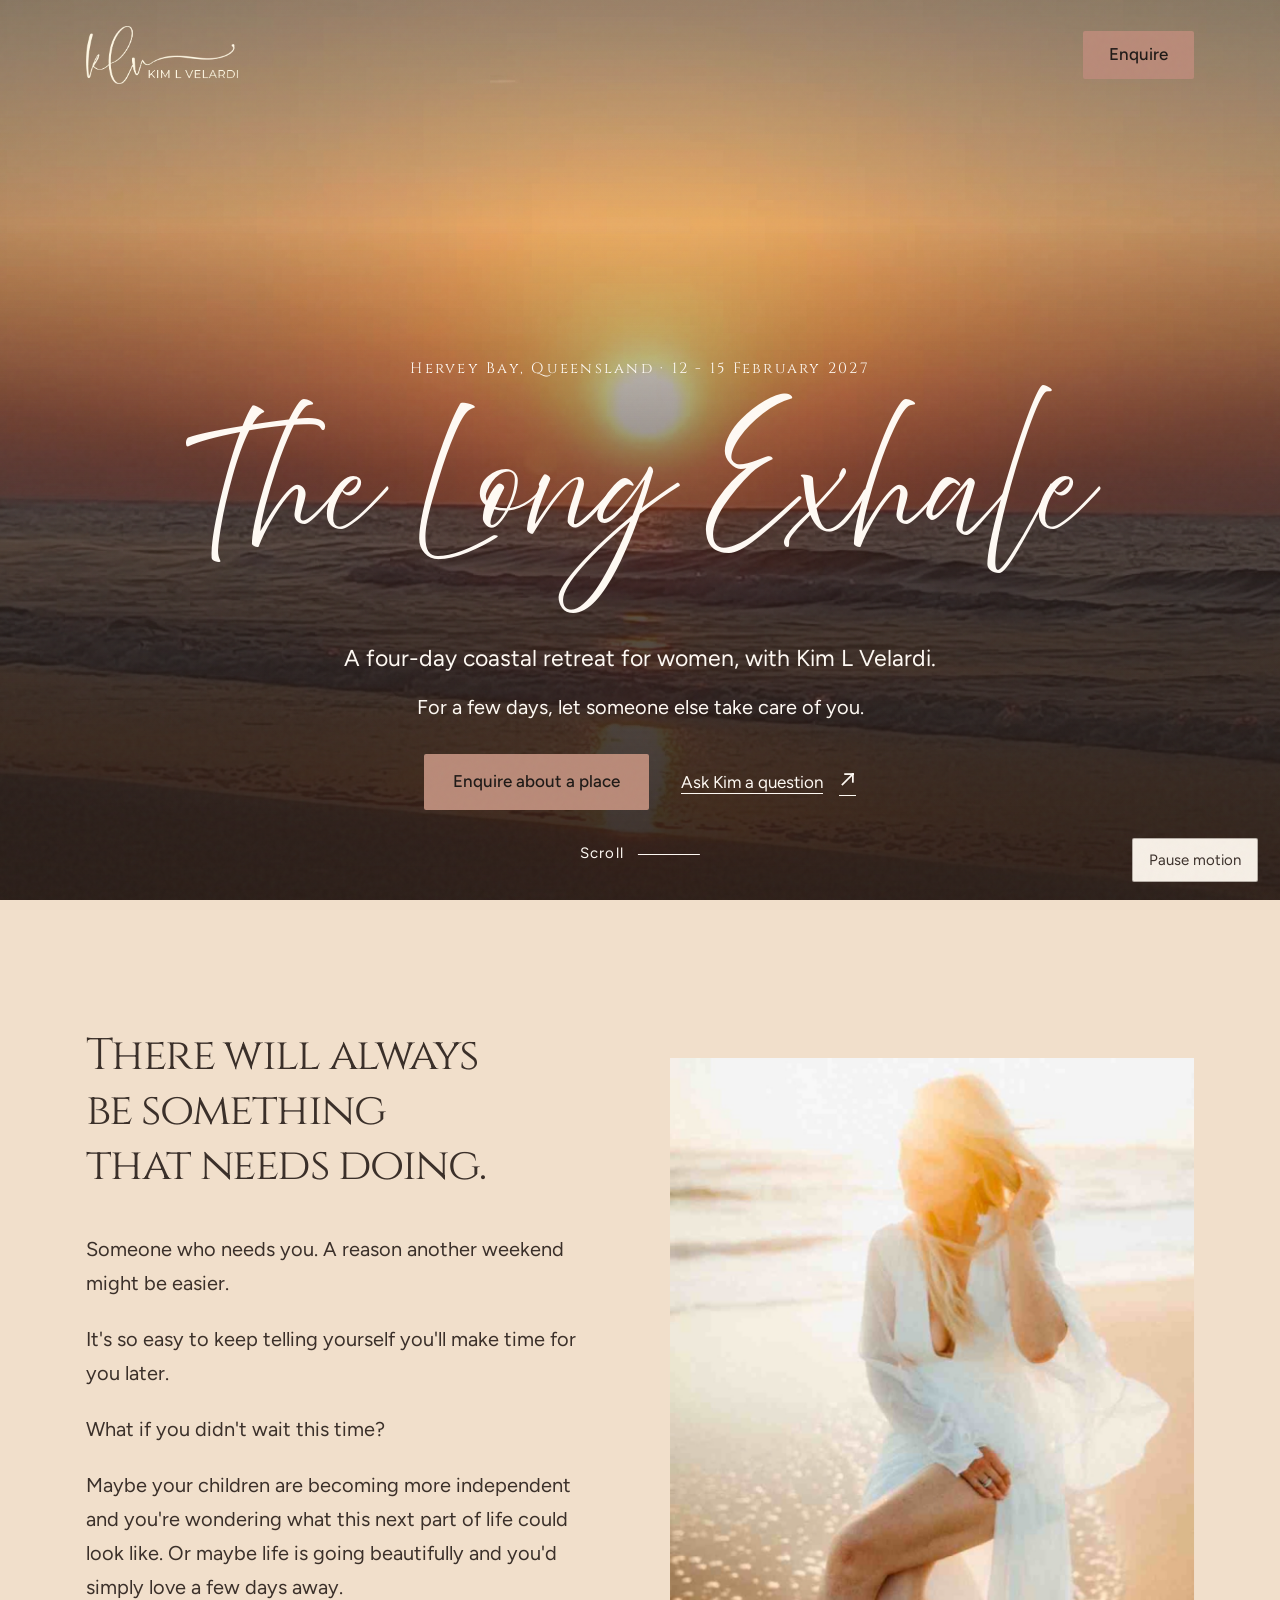
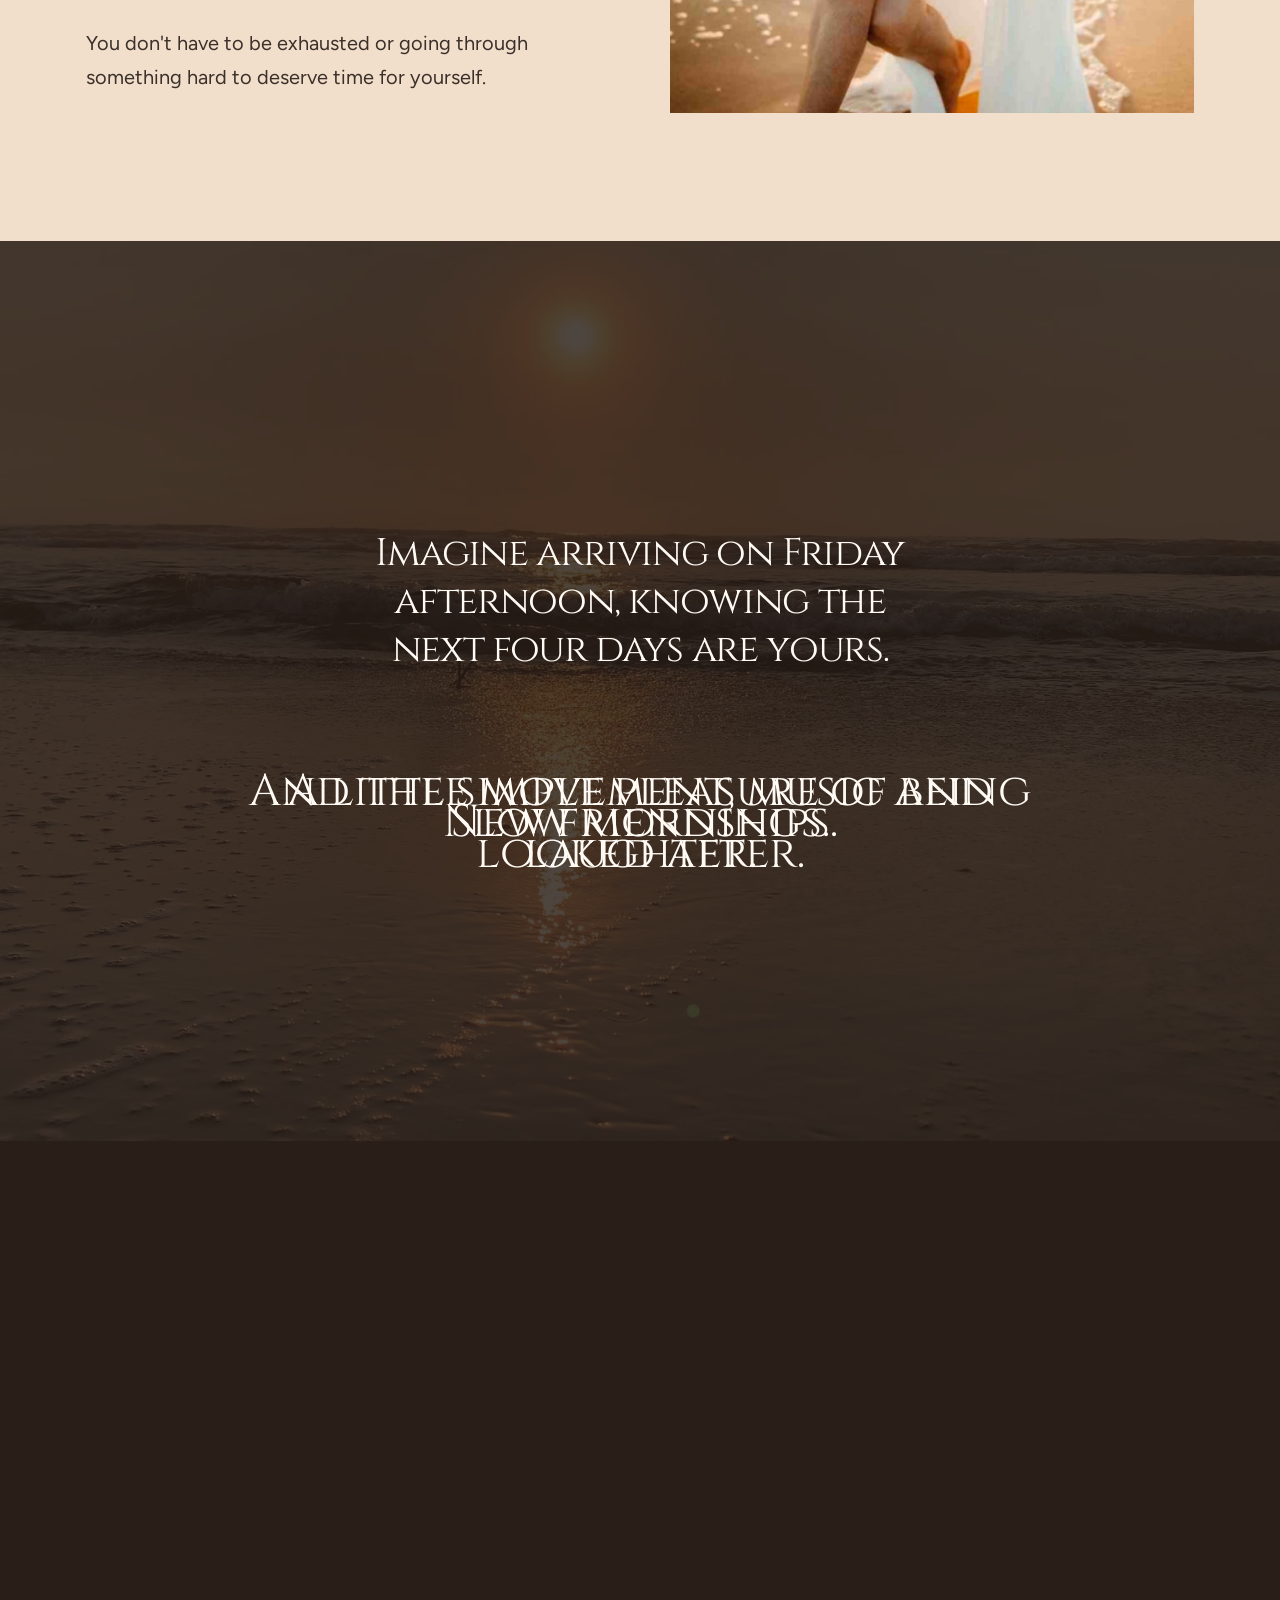
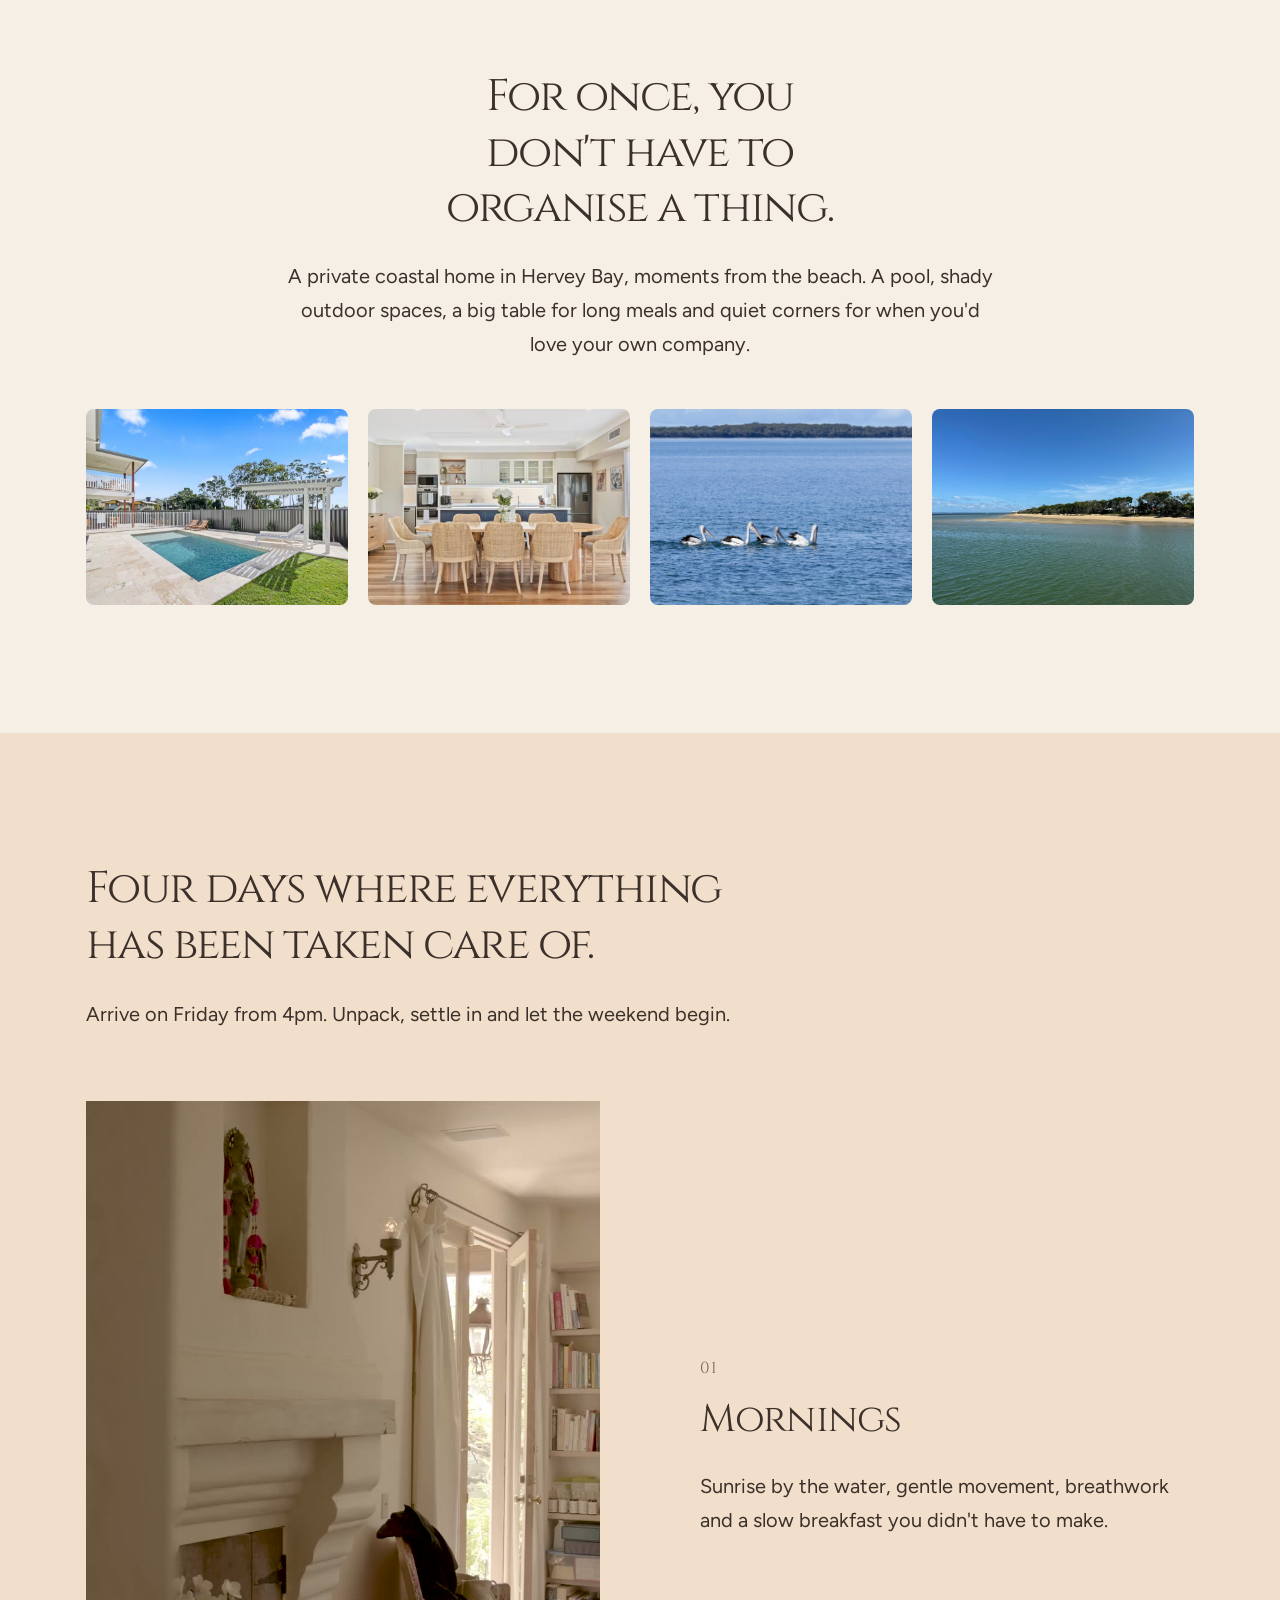
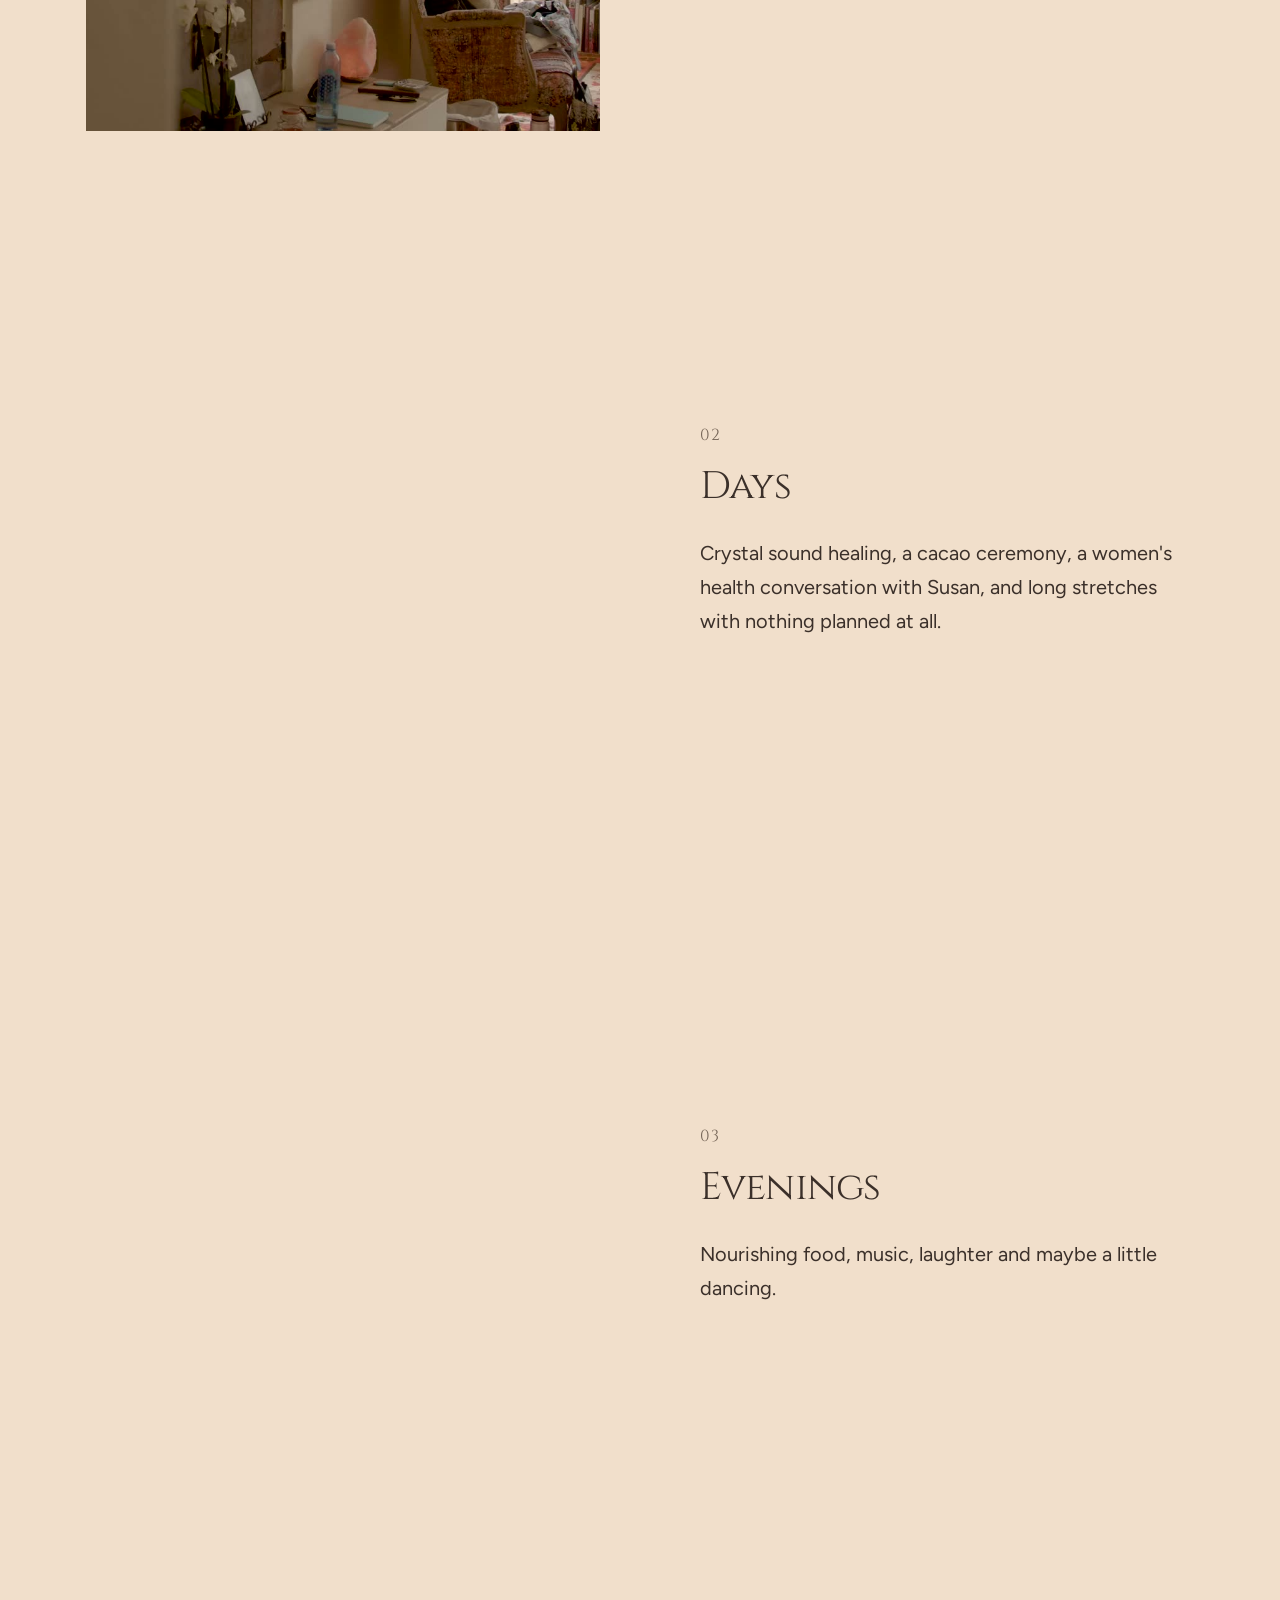
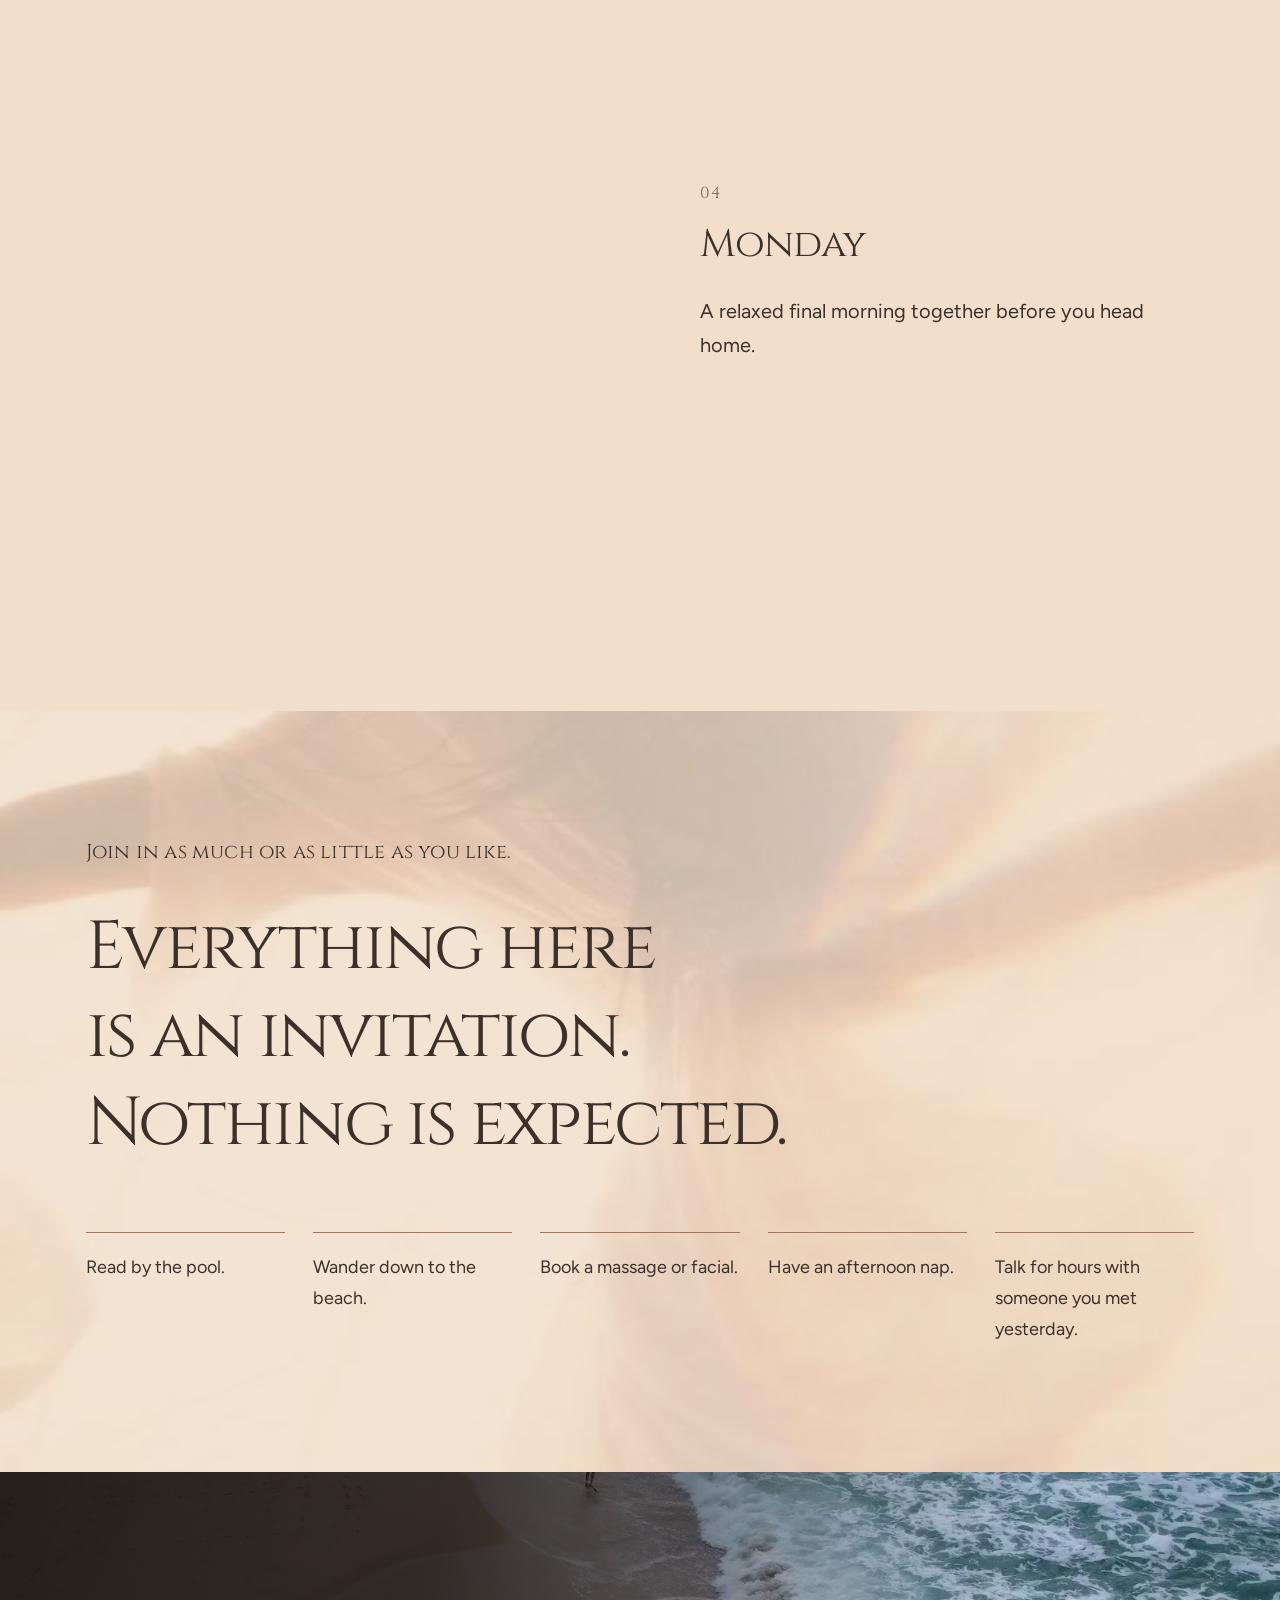
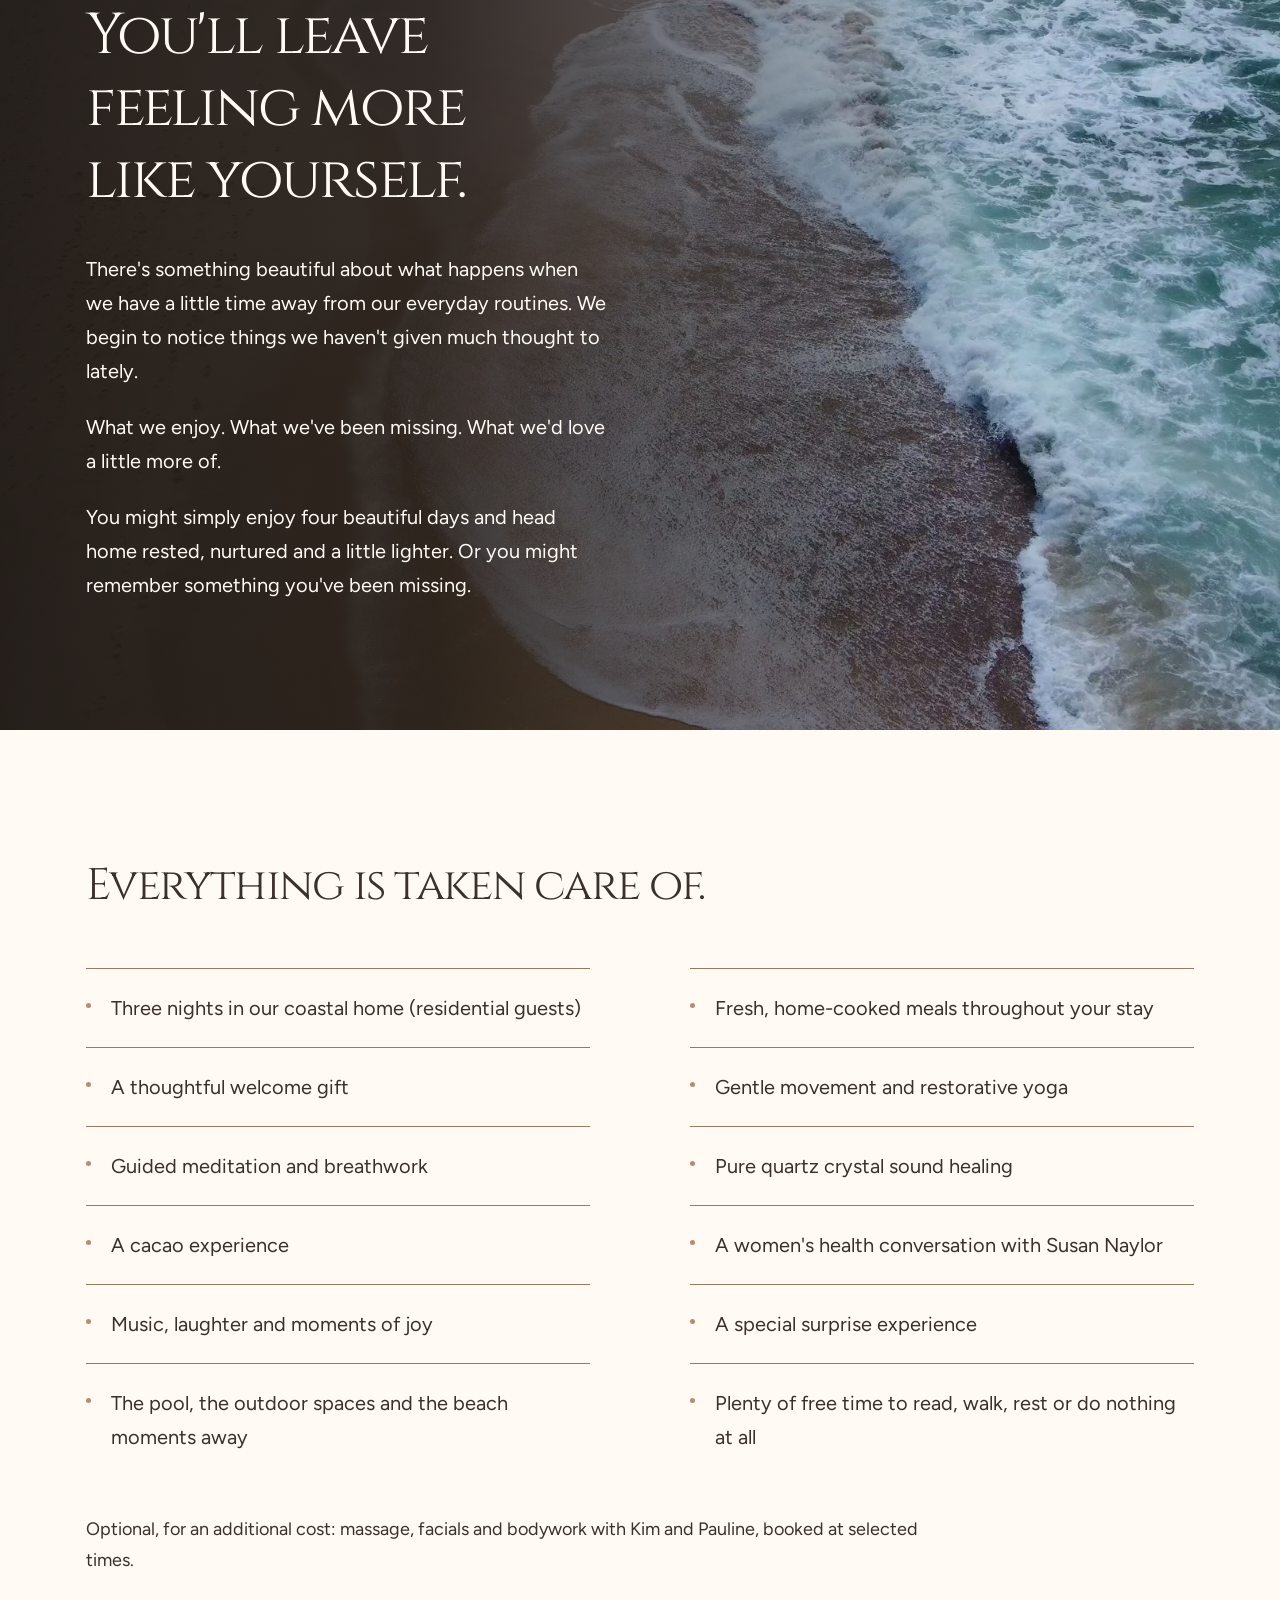
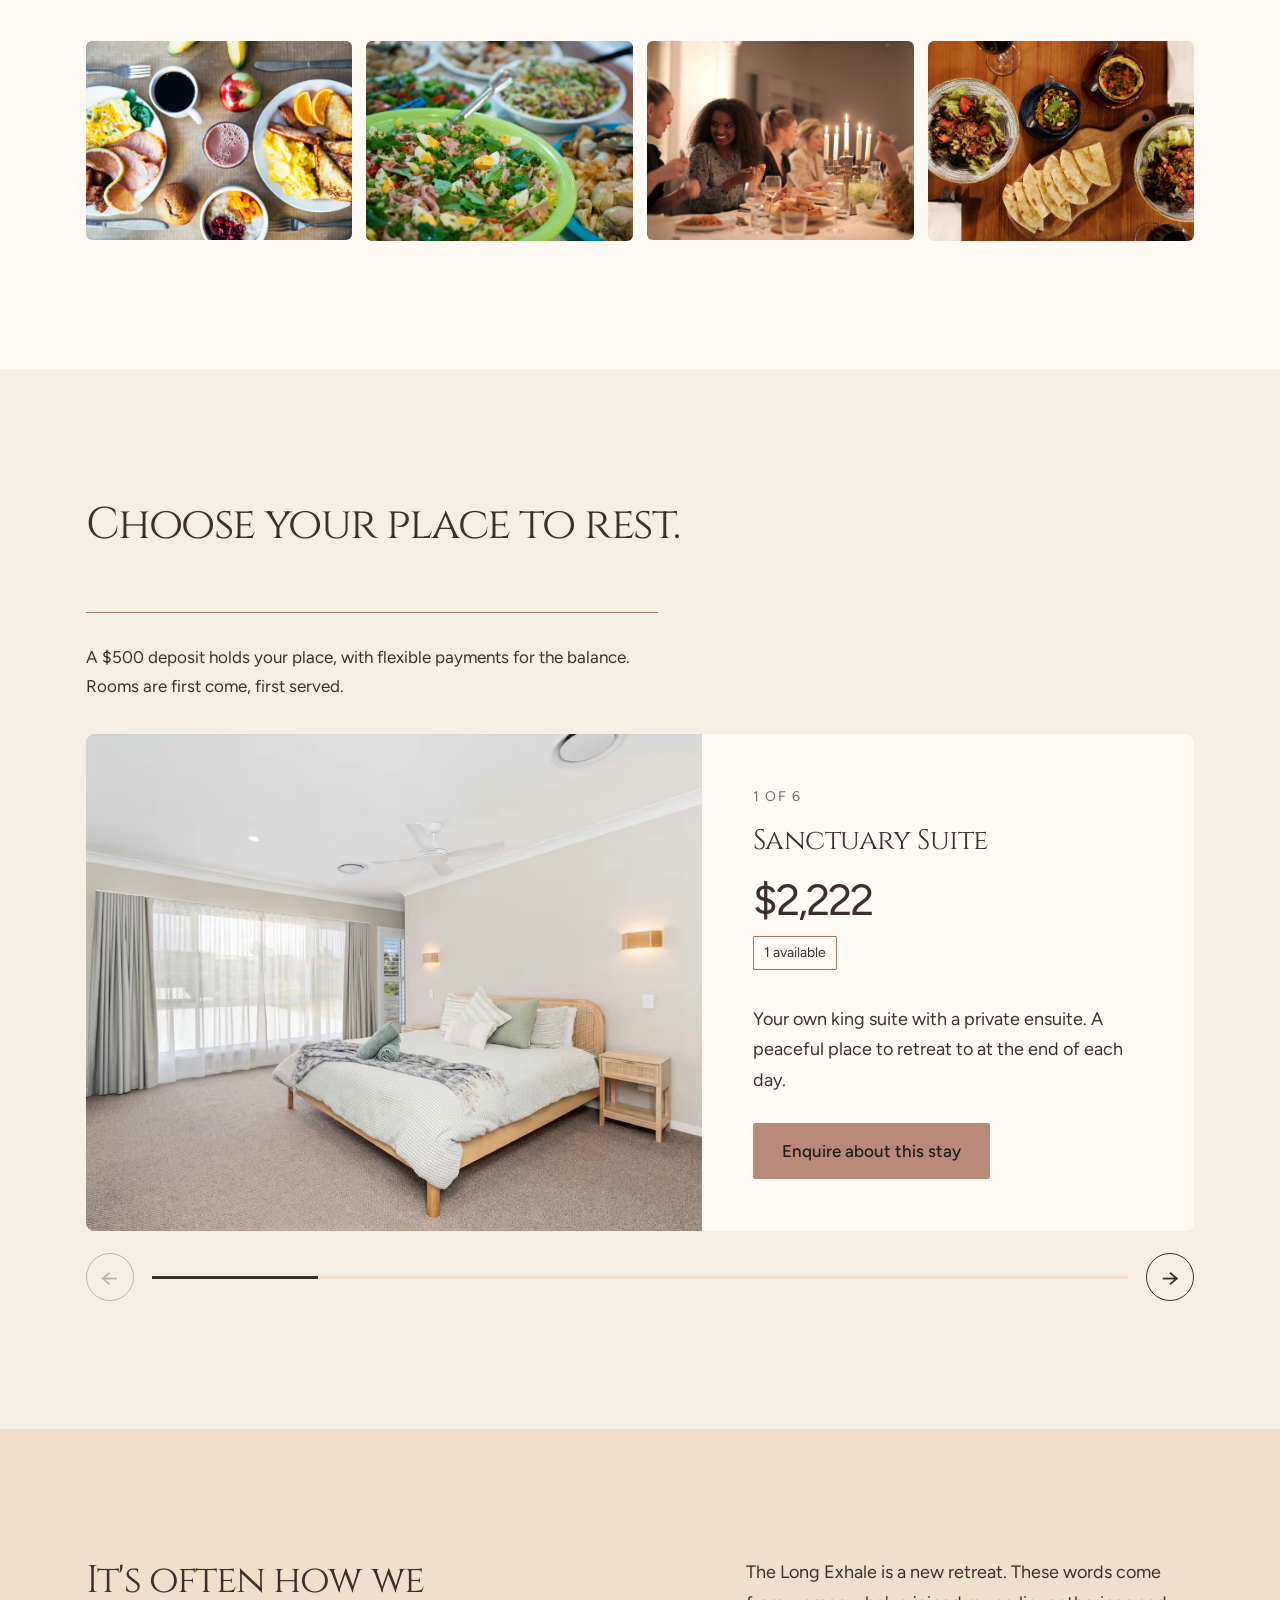
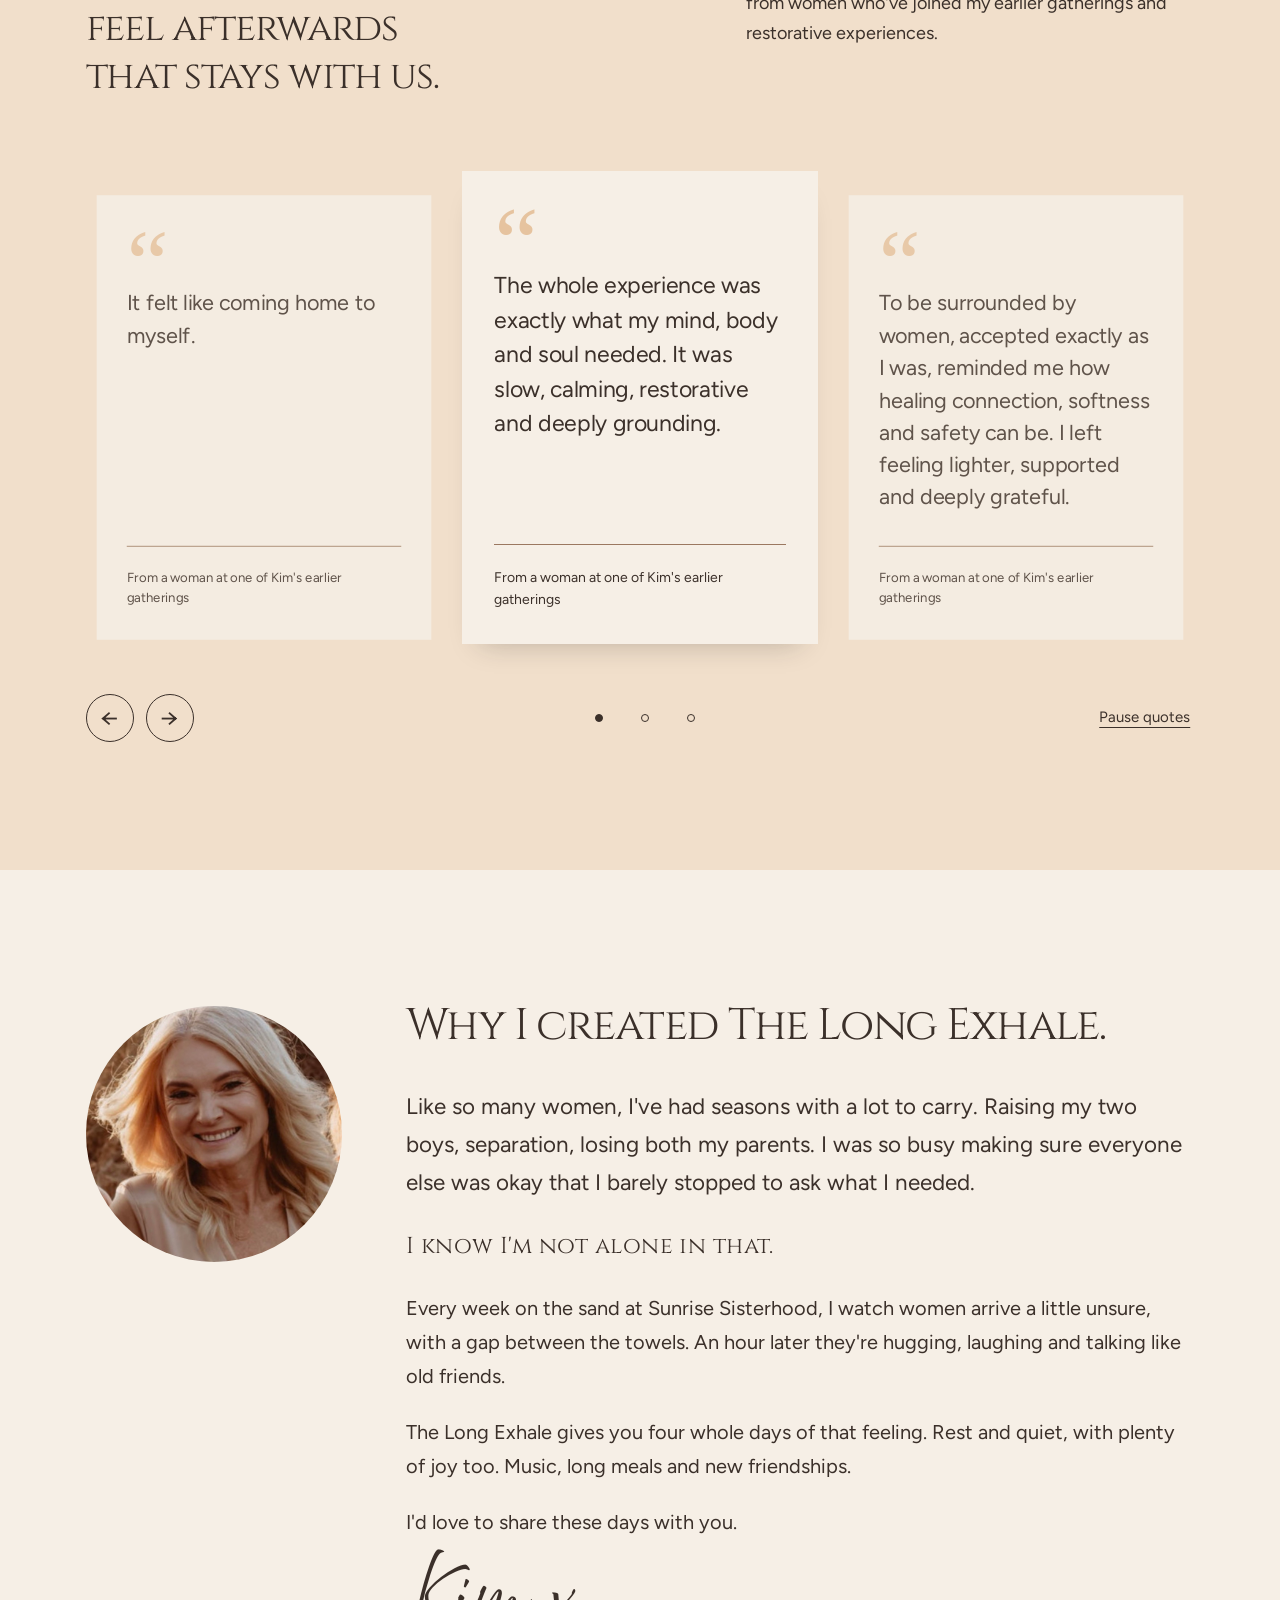
==== hervey-bay/index.html @ c7836d64 "The Long Exhale preview pages (Hervey Bay + Rainbow Beach) Co-Authored-By: Claude Opus 5.5 <noreply@" ====
<!doctype html>
<html lang="en-AU">
<head>
  <meta charset="utf-8">
  <meta name="viewport" content="width=device-width, initial-scale=1">
  <meta name="robots" content="noindex, nofollow">
  <meta name="theme-color" content="#F6EFE6">
  <title>The Long Exhale | Hervey Bay Women&#x27;s Retreat, Queensland | 2027</title>
  <meta name="description" content="For a few days, let someone else take care of you.">
  <meta property="og:type" content="website">
  <meta property="og:title" content="The Long Exhale | Hervey Bay Women&#x27;s Retreat, Queensland | 2027">
  <meta property="og:description" content="For a few days, let someone else take care of you.">
  <meta property="og:image" content="../media/sunrise.jpg">
  <meta property="og:image:alt" content="Ocean sunrise">
  <meta property="og:locale" content="en_AU">
  <link rel="preconnect" href="https://fonts.googleapis.com">
  <link rel="preconnect" href="https://fonts.gstatic.com" crossorigin>
  <link href="https://fonts.googleapis.com/css2?family=Cinzel:wght@400;500&amp;family=Figtree:wght@400;450;500;600&amp;display=swap" rel="stylesheet">
  <link rel="preload" href="../fonts/above-the-beyond.otf" as="font" type="font/otf" crossorigin>
  <link rel="preload" href="../media/sunrise.jpg" as="image" fetchpriority="high">
  <link rel="icon" type="image/png" href="../img/klv-mark.png">
  <link rel="apple-touch-icon" href="../img/klv-mark.png">
  <link rel="stylesheet" href="../assets/style.css">
  <script src="../assets/main.js" defer></script>
  <script type="application/ld+json">{"@context": "https://schema.org", "@type": "Event", "name": "The Long Exhale - Hervey Bay women's retreat", "description": "For a few days, let someone else take care of you.", "startDate": "2027-02-12", "endDate": "2027-02-15", "eventAttendanceMode": "https://schema.org/OfflineEventAttendanceMode", "eventStatus": "https://schema.org/EventScheduled", "image": "../media/sunrise.jpg", "location": {"@type": "Place", "name": "Hervey Bay, Queensland", "address": {"@type": "PostalAddress", "addressLocality": "Hervey Bay", "addressRegion": "QLD", "addressCountry": "AU"}}, "organizer": {"@type": "Person", "name": "Kim L Velardi", "email": "kimlvelardi@outlook.com.au"}, "offers": {"@type": "AggregateOffer", "lowPrice": 522, "highPrice": 2222, "priceCurrency": "AUD"}}</script>
</head>
<body data-theme="bay" data-retreat="Hervey Bay">
<a class="skip-link" href="#main">Skip to content</a>
<nav class="site-nav" aria-label="Main navigation"><div class="nav-inner">
  <a class="brand" href="../index.html" aria-label="Kim L Velardi - choose a retreat"><img src="../img/kim-logo.png" alt="Kim L Velardi" width="922" height="349"></a>
  <a class="button nav-enquire" href="#enquire">Enquire</a>
</div></nav>
<main id="main">
<section class="hero" aria-labelledby="retreat-title">
  <div class="hero-film"><video class="hero-video" data-src="../media/sunrise.mp4" poster="../media/sunrise.jpg" muted playsinline loop preload="metadata" autoplay aria-hidden="true" tabindex="-1"></video></div><div class="hero-scrim"></div>
  <div class="hero-content container">
    <p class="eyebrow hero-eyebrow"><span>Hervey Bay, Queensland</span><span class="eb-sep" aria-hidden="true"> · </span><span class="eb-date">12 - 15 February 2027</span></p>
    <h1 class="script hero-title" id="retreat-title"><span>The Long</span> <span>Exhale</span></h1>
    <p class="hero-line">A four-day coastal retreat for women, with Kim L Velardi.</p>
    <p class="hero-sub">For a few days, let someone else take care of you.</p>
    <div class="hero-actions"><a class="button" href="#enquire">Enquire about a place</a><a class="text-link light-link" href="#enquire" data-ask>Ask Kim a question <span aria-hidden="true">↗</span></a></div>
  </div>
  <a class="scroll-cue" href="#mirror" aria-label="Scroll to read on"><span>Scroll</span><i aria-hidden="true"></i></a>
</section>
<section class="mirror section-space" id="mirror" aria-labelledby="mirror-title">
  <div class="container mirror-grid">
    <div class="mirror-copy reveal"><h2 id="mirror-title">There will always be something that needs doing.</h2><p>Someone who needs you. A reason another weekend might be easier.</p><p>It&#x27;s so easy to keep telling yourself you&#x27;ll make time for you later.</p><p>What if you didn&#x27;t wait this time?</p><p>Maybe your children are becoming more independent and you&#x27;re wondering what this next part of life could look like. Or maybe life is going beautifully and you&#x27;d simply love a few days away.</p><p>You don&#x27;t have to be exhausted or going through something hard to deserve time for yourself.</p></div>
    <figure class="mirror-photo wipe"><img src="../img/kim-shore.jpg" alt="A woman in white on the shoreline in golden light." width="1072" height="1400" loading="lazy" decoding="async" class="people"></figure>
  </div>
</section>
<section class="arrival dark-section" aria-labelledby="arrival-title">
  <div class="arrival-pin">
    <div class="ambient-film"><video class="" data-src="../media/heron-dawn.mp4" poster="../media/heron-dawn.jpg" muted playsinline loop preload="none" aria-hidden="true" tabindex="-1"></video></div>
    <div class="arrival-content container">
      <h2 class="arrival-lead" id="arrival-title">Imagine arriving on Friday afternoon, knowing the next four days are yours.</h2>
      <div class="arrival-lines"><p class="arrival-line">Beautiful food.</p><p class="arrival-line">Slow mornings.</p><p class="arrival-line">Time by the ocean.</p><p class="arrival-line">A little movement, music and laughter.</p><p class="arrival-line">Conversations that go a little deeper.</p><p class="arrival-line">New friendships.</p><p class="arrival-line">Quiet moments.</p><p class="arrival-line">And the simple pleasure of being looked after.</p></div>
    </div>
  </div>
</section>
<section class="house section-space" aria-labelledby="house-title"><div class="container house-grid">
  <div class="house-copy reveal"><h2 id="house-title">For once, you don&#x27;t have to organise a thing.</h2><p>A private coastal home in Hervey Bay, moments from the beach. A pool, shady outdoor spaces, a big table for long meals and quiet corners for when you&#x27;d love your own company.</p></div>
  <div class="house-thumbs"><figure class="house-thumb"><img src="../img/hb-pool.jpg" alt="The pool and shaded pergola at the Hervey Bay retreat home." loading="lazy" decoding="async"></figure><figure class="house-thumb"><img src="../img/hb-kitchen.jpg" alt="The kitchen and long dining table at the Hervey Bay home." loading="lazy" decoding="async"></figure><figure class="house-thumb"><img src="../img/hb-pelicans.jpg" alt="Pelicans drifting on the calm water of Hervey Bay." loading="lazy" decoding="async"></figure><figure class="house-thumb"><img src="../img/hb-lowtide.jpg" alt="White sand and shallow water at low tide in Hervey Bay." loading="lazy" decoding="async"></figure></div>
</div></section>
<section class="days section-space" aria-labelledby="days-title">
  <div class="container">
    <header class="section-heading reveal"><h2 id="days-title">Four days where everything has been taken care of.</h2><p>Arrive on Friday from 4pm. Unpack, settle in and let the weekend begin.</p></header>
    <div class="days-layout">
      <div class="days-sticky" aria-hidden="true"><div class="day-frame is-active" data-frame="0"><video class="" data-src="../media/circle.mp4" poster="../media/circle.jpg" muted playsinline loop preload="none" aria-hidden="true" tabindex="-1"></video></div><div class="day-frame" data-frame="1"><video class="" data-src="../media/singing-bowl.mp4" poster="../media/singing-bowl.jpg" muted playsinline loop preload="none" aria-hidden="true" tabindex="-1"></video></div><div class="day-frame" data-frame="2"><video class="" data-src="../media/friends.mp4" poster="../media/friends.jpg" muted playsinline loop preload="none" aria-hidden="true" tabindex="-1"></video></div><div class="day-frame" data-frame="3"><video class="" data-src="../media/laughter.mp4" poster="../media/laughter.jpg" muted playsinline loop preload="none" aria-hidden="true" tabindex="-1"></video></div></div>
      <div class="day-chapters"><article class="day-chapter" data-day="0" aria-labelledby="day-0"><div class="day-copy"><span class="chapter-number" aria-hidden="true">01</span><h3 id="day-0">Mornings</h3><p>Sunrise by the water, gentle movement, breathwork and a slow breakfast you didn&#x27;t have to make.</p></div></article><article class="day-chapter" data-day="1" aria-labelledby="day-1"><div class="day-copy"><span class="chapter-number" aria-hidden="true">02</span><h3 id="day-1">Days</h3><p>Crystal sound healing, a cacao ceremony, a women&#x27;s health conversation with Susan, and long stretches with nothing planned at all.</p></div></article><article class="day-chapter" data-day="2" aria-labelledby="day-2"><div class="day-copy"><span class="chapter-number" aria-hidden="true">03</span><h3 id="day-2">Evenings</h3><p>Nourishing food, music, laughter and maybe a little dancing.</p></div></article><article class="day-chapter" data-day="3" aria-labelledby="day-3"><div class="day-copy"><span class="chapter-number" aria-hidden="true">04</span><h3 id="day-3">Monday</h3><p>A relaxed final morning together before you head home.</p></div></article></div>
    </div>
  </div>
</section>
<section class="invitation section-space" aria-labelledby="invitation-title">
  <div class="linen-texture" aria-hidden="true"><img src="../img/linen-light.jpg" alt="" width="899" height="1200" loading="lazy" decoding="async"></div>
  <div class="container reveal"><h2 class="invitation-intro" id="invitation-title">Join in as much or as little as you like.</h2>
    <blockquote class="pull-line">Everything here is an invitation. Nothing is expected.</blockquote>
    <ul class="free-time"><li>Read by the pool.</li><li>Wander down to the beach.</li><li>Book a massage or facial.</li><li>Have an afternoon nap.</li><li>Talk for hours with someone you met yesterday.</li></ul>
  </div>
</section>
<section class="afterwards dark-section section-space" aria-labelledby="afterwards-title">
  <div class="ambient-film"><video class="" data-src="../media/aerial-shore.mp4" poster="../media/aerial-shore.jpg" muted playsinline loop preload="none" aria-hidden="true" tabindex="-1"></video></div>
  <div class="container afterwards-content reveal"><h2 id="afterwards-title">You&#x27;ll leave feeling more like yourself.</h2><div class="afterwards-copy"><p>There&#x27;s something beautiful about what happens when we have a little time away from our everyday routines. We begin to notice things we haven&#x27;t given much thought to lately.</p><p>What we enjoy. What we&#x27;ve been missing. What we&#x27;d love a little more of.</p><p>You might simply enjoy four beautiful days and head home rested, nurtured and a little lighter. Or you might remember something you&#x27;ve been missing.</p></div></div>
</section>
<section class="included section-space" aria-labelledby="included-title"><div class="container">
  <h2 class="reveal" id="included-title">Everything is taken care of.</h2>
  <ul class="included-list"><li class="reveal">Three nights in our coastal home (residential guests)</li><li class="reveal">Fresh, home-cooked meals throughout your stay</li><li class="reveal">A thoughtful welcome gift</li><li class="reveal">Gentle movement and restorative yoga</li><li class="reveal">Guided meditation and breathwork</li><li class="reveal">Pure quartz crystal sound healing</li><li class="reveal">A cacao experience</li><li class="reveal">A women&#x27;s health conversation with Susan Naylor</li><li class="reveal">Music, laughter and moments of joy</li><li class="reveal">A special surprise experience</li><li class="reveal">The pool, the outdoor spaces and the beach moments away</li><li class="reveal">Plenty of free time to read, walk, rest or do nothing at all</li></ul>
  <p class="optional">Optional, for an additional cost: massage, facials and bodywork with Kim and Pauline, booked at selected times.</p>
  <div class="food-strip"><figure><img src="../img/food-1.jpg" alt="A breakfast table with eggs, toast, fruit and coffee" loading="lazy" decoding="async"></figure><figure><img src="../img/food-2.jpg" alt="Bowls of fresh salads laid out to share" loading="lazy" decoding="async"></figure><figure><img src="../img/food-3.jpg" alt="Women laughing over dinner by candlelight" loading="lazy" decoding="async"></figure><figure><img src="../img/food-4.jpg" alt="Shared plates of salad, dips and flatbread" loading="lazy" decoding="async"></figure></div>
</div></section>
<section class="stays section-space" id="stays" aria-labelledby="stays-title"><div class="container">
  <div class="stays-head"><div><h2 class="reveal" id="stays-title">Choose your place to rest.</h2><p class="deposit-line">A $500 deposit holds your place, with flexible payments for the balance. Rooms are first come, first served.</p></div></div>
  <div class="stay-carousel" role="region" aria-roledescription="carousel" aria-labelledby="stays-title">
    <div class="stay-viewport"><div class="stay-track" id="stay-track" tabindex="0" aria-label="Stays, one at a time. Use left and right arrow keys"><article class="stay-card" role="group" aria-roledescription="slide" aria-label="1 of 6"><div class="stay-thumb"><img src="../img/hb-room-sanctuary.jpg" alt="Sanctuary Suite at the Hervey Bay retreat home" loading="lazy" decoding="async" draggable="false"></div><div class="stay-details"><p class="stay-count">1 of 6</p><h3 id="stay-0">Sanctuary Suite</h3><p class="stay-price">$2,222</p><p class="availability">1 available</p><p class="stay-description">Your own king suite with a private ensuite. A peaceful place to retreat to at the end of each day.</p><a class="button stay-enquire" href="#enquire" data-stay="Sanctuary Suite">Enquire about this stay<span class="sr-only">: Sanctuary Suite</span></a></div></article><article class="stay-card" role="group" aria-roledescription="slide" aria-label="2 of 6"><div class="stay-thumb"><img src="../img/hb-room-haven.jpg" alt="Private Haven at the Hervey Bay retreat home" loading="lazy" decoding="async" draggable="false"></div><div class="stay-details"><p class="stay-count">2 of 6</p><h3 id="stay-1">Private Haven</h3><p class="stay-price">$2,122</p><p class="availability">1 available</p><p class="stay-description">A private queen room downstairs with its own ensuite.</p><a class="button stay-enquire" href="#enquire" data-stay="Private Haven">Enquire about this stay<span class="sr-only">: Private Haven</span></a></div></article><article class="stay-card" role="group" aria-roledescription="slide" aria-label="3 of 6"><div class="stay-thumb"><img src="../img/hb-room-coastal.jpg" alt="Coastal Queen at the Hervey Bay retreat home" loading="lazy" decoding="async" draggable="false"></div><div class="stay-details"><p class="stay-count">3 of 6</p><h3 id="stay-2">Coastal Queen</h3><p class="stay-price">$2,122</p><p class="availability">1 available</p><p class="stay-description">A queen room upstairs with beach views and a freestanding bath, made for a long soak.</p><a class="button stay-enquire" href="#enquire" data-stay="Coastal Queen">Enquire about this stay<span class="sr-only">: Coastal Queen</span></a></div></article><article class="stay-card" role="group" aria-roledescription="slide" aria-label="4 of 6"><div class="stay-thumb"><img src="../img/hb-room-collective.jpg" alt="The Collective at the Hervey Bay retreat home" loading="lazy" decoding="async" draggable="false"></div><div class="stay-details"><p class="stay-count">4 of 6</p><h3 id="stay-3">The Collective</h3><p class="stay-price">$1,522<span> per person</span></p><p class="availability">5 places</p><p class="stay-description">A shared room with your own bed, for women who love company.</p><a class="button stay-enquire" href="#enquire" data-stay="The Collective">Enquire about this stay<span class="sr-only">: The Collective</span></a></div></article><article class="stay-card" role="group" aria-roledescription="slide" aria-label="5 of 6"><div class="stay-thumb stay-thumb-text" aria-hidden="true"><span class="script">Retreat Guest</span></div><div class="stay-details"><p class="stay-count">5 of 6</p><h3 id="stay-4">Retreat Guest</h3><p class="stay-price">$1,222</p><p class="availability">6 places</p><p class="stay-description">All four days, meals and experiences. Sleep in your own bed or stay nearby.</p><a class="button stay-enquire" href="#enquire" data-stay="Retreat Guest">Enquire about this stay<span class="sr-only">: Retreat Guest</span></a></div></article><article class="stay-card" role="group" aria-roledescription="slide" aria-label="6 of 6"><div class="stay-thumb stay-thumb-text" aria-hidden="true"><span class="script">Day Guest</span></div><div class="stay-details"><p class="stay-count">6 of 6</p><h3 id="stay-5">Day Guest</h3><p class="stay-price">$622</p><p class="availability">Early release $522</p><p class="stay-description">One full retreat day, with the experiences and meals for that day.</p><a class="button stay-enquire" href="#enquire" data-stay="Day Guest">Enquire about this stay<span class="sr-only">: Day Guest</span></a></div></article></div></div>
    <div class="stay-controls" hidden><button class="carousel-prev round-button" type="button" aria-label="Previous stay"><span aria-hidden="true">←</span></button><div class="carousel-progress" role="progressbar" aria-label="Stays progress" aria-valuemin="0" aria-valuemax="100" aria-valuenow="0"><span></span></div><button class="carousel-next round-button" type="button" aria-label="Next stay"><span aria-hidden="true">→</span></button></div>
  </div>
</div></section>
<section class="testimonials section-space" aria-labelledby="women-title"><div class="container">
  <header class="testimonial-intro reveal"><h2 id="women-title">It&#x27;s often how we feel afterwards that stays with us.</h2><p>The Long Exhale is a new retreat. These words come from women who've joined my earlier gatherings and restorative experiences.</p></header>
  <div class="quote-carousel" role="region" aria-roledescription="carousel" aria-label="Words from women">
    <div class="quote-track carousel-track" tabindex="0" aria-label="Quotes, use left and right arrow keys"><figure class="quote is-active" data-quote="0" id="quote-0" role="group" aria-roledescription="slide" aria-label="1 of 3"><span class="quote-mark" aria-hidden="true">“</span><blockquote><p>The whole experience was exactly what my mind, body and soul needed. It was slow, calming, restorative and deeply grounding.</p></blockquote><figcaption>From a woman at one of Kim's earlier gatherings</figcaption></figure><figure class="quote" data-quote="1" id="quote-1" role="group" aria-roledescription="slide" aria-label="2 of 3"><span class="quote-mark" aria-hidden="true">“</span><blockquote><p>To be surrounded by women, accepted exactly as I was, reminded me how healing connection, softness and safety can be. I left feeling lighter, supported and deeply grateful.</p></blockquote><figcaption>From a woman at one of Kim's earlier gatherings</figcaption></figure><figure class="quote" data-quote="2" id="quote-2" role="group" aria-roledescription="slide" aria-label="3 of 3"><span class="quote-mark" aria-hidden="true">“</span><blockquote><p>It felt like coming home to myself.</p></blockquote><figcaption>From a woman at one of Kim's earlier gatherings</figcaption></figure></div>
    <div class="quote-controls" hidden><div class="carousel-arrows"><button class="carousel-prev round-button" type="button" aria-label="Previous quote"><span aria-hidden="true">←</span></button><button class="carousel-next round-button" type="button" aria-label="Next quote"><span aria-hidden="true">→</span></button></div><div class="quote-dots" role="group" aria-label="Choose a quote"><button type="button" aria-label="Show quote 1 of 3" aria-controls="quote-0" aria-pressed="true" data-quote-to="0"><span></span></button><button type="button" aria-label="Show quote 2 of 3" aria-controls="quote-1" aria-pressed="false" data-quote-to="1"><span></span></button><button type="button" aria-label="Show quote 3 of 3" aria-controls="quote-2" aria-pressed="false" data-quote-to="2"><span></span></button></div><button type="button" class="quote-pause quiet-button" aria-pressed="false">Pause quotes</button></div>
  </div>
</div></section>
<section class="kim section-space" aria-labelledby="kim-title"><div class="container">
  <div class="kim-grid"><figure class="kim-photo wipe"><img src="../img/kim-portrait.jpg" alt="Kim L Velardi smiling in soft golden light." width="700" height="700" loading="lazy" decoding="async" class="people"></figure>
  <div class="kim-letter reveal"><h2 id="kim-title">Why I created The Long Exhale.</h2>
<p class="kim-lead">Like so many women, I've had seasons with a lot to carry. Raising my two boys, separation, losing both my parents. I was so busy making sure everyone else was okay that I barely stopped to ask what I needed.</p>
<p class="kim-pull">I know I'm not alone in that.</p>
<p>Every week on the sand at Sunrise Sisterhood, I watch women arrive a little unsure, with a gap between the towels. An hour later they&#x27;re hugging, laughing and talking like old friends.</p>
<p>The Long Exhale gives you four whole days of that feeling. Rest and quiet, with plenty of joy too. Music, long meals and new friendships.</p>
<p>I'd love to share these days with you.</p><p class="script signature">Kim x</p><p class="roles-line">Retreat host · Women's wellness facilitator · Yin yoga, cacao and massage</p></div></div>
  <div class="hosts">
<article class="host reveal"><h3>Pauline Wheadon</h3><p>Retreat co-host. More than 20 years of experience in yoga, bodywork, meditation and restorative practices. Pauline guides the movement, meditation and sound healing with a lovely sense of calm and warmth.</p></article><article class="host reveal"><h3>Susan Naylor</h3><p>Guest women's health educator. A conversation about the changing seasons of a woman's life, including hormones, nutrition, strength and stress, with time for your questions.</p></article>
  </div></div></section>
<section class="questions section-space" aria-labelledby="questions-title"><div class="container questions-grid">
  <h2 class="reveal" id="questions-title">You're probably wondering...</h2>
  <div class="accordion"><details><summary>Can I come on my own?<span class="summary-symbol" aria-hidden="true"></span></summary><div class="answer"><p>Absolutely. Many women come to my gatherings on their own. Connection happens naturally over meals and shared moments, and there&#x27;s always time to enjoy your own company too.</p></div></details><details><summary>Do I need to have done yoga or meditation before?<span class="summary-symbol" aria-hidden="true"></span></summary><div class="answer"><p>Not at all. Everything is gentle and you can go at your own pace.</p></div></details><details><summary>Do I have to join in everything?<span class="summary-symbol" aria-hidden="true"></span></summary><div class="answer"><p>No. Everything is an invitation. If you&#x27;d rather walk, read or rest, you&#x27;re welcome to.</p></div></details><details><summary>Will I have time to myself?<span class="summary-symbol" aria-hidden="true"></span></summary><div class="answer"><p>Yes. There&#x27;s plenty of unplanned time to read, walk, rest or do very little at all.</p></div></details><details><summary>Can I come with a friend?<span class="summary-symbol" aria-hidden="true"></span></summary><div class="answer"><p>Of course. Choose the stay that suits you both.</p></div></details><details><summary>What if I can&#x27;t stay all four days?<span class="summary-symbol" aria-hidden="true"></span></summary><div class="answer"><p>Come as a Retreat Guest and sleep at home or nearby, or join us for one full day as a Day Guest.</p></div></details><details><summary>Are payment plans available?<span class="summary-symbol" aria-hidden="true"></span></summary><div class="answer"><p>Yes. A $500 deposit holds your place, with flexible payments for the balance. Just ask.</p></div></details><details><summary>What about dietary requirements?<span class="summary-symbol" aria-hidden="true"></span></summary><div class="answer"><p>Let me know when you enquire and we&#x27;ll talk through what you need.</p></div></details></div>
</div></section>
<section class="enquire section-space" id="enquire" aria-labelledby="enquire-title"><div class="container enquiry-grid">
  <div class="enquiry-intro reveal"><h2 id="enquire-title">Ask about a place, or just ask me anything.</h2><p>Tell me a little about you and which stay you'd love. I'll reply personally with availability and how to pay your $500 deposit, which holds your place.</p></div>
  <div class="enquiry-form-wrap">
    <form class="enquiry-form" action="mailto:kimlvelardi@outlook.com.au" method="post" enctype="text/plain" aria-label="Enquire with Kim">
      <div class="field"><label for="name">Your name</label><input id="name" name="name" autocomplete="name" required maxlength="120"></div>
      <div class="field"><label for="email">Email</label><input id="email" name="email" type="email" autocomplete="email" required maxlength="254"></div>
      <div class="field"><label for="phone">Phone (optional)</label><input id="phone" name="phone" type="tel" autocomplete="tel" maxlength="40"></div>
      <div class="field"><label for="stay">Which stay?</label><select id="stay" name="stay"><option value="Not sure yet">Not sure yet</option><option value="Sanctuary Suite">Sanctuary Suite</option><option value="Private Haven">Private Haven</option><option value="Coastal Queen">Coastal Queen</option><option value="The Collective">The Collective</option><option value="Retreat Guest">Retreat Guest</option><option value="Day Guest">Day Guest</option></select></div>
      <div class="field field-wide"><label for="message">Anything you'd like to ask?</label><textarea id="message" name="message" rows="5" maxlength="4000"></textarea></div>
      <div class="field-wide"><button class="button submit-button" type="submit">Send to Kim <span aria-hidden="true">↗</span></button></div>
    </form>
    <div class="form-status" role="status" aria-live="polite" tabindex="-1" hidden></div>
    <a class="text-link mail-fallback" hidden>Open email again <span aria-hidden="true">↗</span></a>
    <noscript><p>You can also <a href="mailto:kimlvelardi@outlook.com.au">email Kim directly</a>.</p></noscript>
    <p class="phone-line">Prefer to talk? Call or text me on <a href="tel:+61408109490">0408 109 490</a>.</p>
    <p class="privacy-line">Your details only go to Kim, to reply to your enquiry.</p>
  </div>
</div></section>
</main>
<footer class="site-footer">
  <a class="other-retreat" href="../rainbow-beach/index.html"><img src="../img/rb-aerial.jpg" alt="The Rainbow Beach retreat home amongst the trees" width="1920" height="1080" loading="lazy" decoding="async"><span class="other-scrim"></span><span class="other-copy"><span class="eyebrow">Also in March</span><span class="other-title">The Long Exhale at Rainbow Beach</span><span>19 - 22 March 2027 <span aria-hidden="true">→</span></span></span></a>
  <div class="footer-bottom container"><p>Kim L Velardi</p><div class="footer-contact"><a href="mailto:kimlvelardi@outlook.com.au">kimlvelardi@outlook.com.au</a><a href="tel:+61408109490">0408 109 490</a><a href="https://www.instagram.com/kimlvelardi/" target="_blank" rel="noopener noreferrer">Instagram @kimlvelardi</a><span>Facebook Kim L Velardi</span></div><p class="copyright">© Kim L Velardi 2026</p></div>
</footer>
<div class="mobile-bar" inert><span>The Long Exhale · Feb 2027</span><a href="#enquire">Enquire <span aria-hidden="true">↗</span></a></div>
<button class="motion-toggle" type="button" aria-pressed="false" hidden>Pause motion</button>
</body>
</html>
---- assets/style.css ----
@font-face {
  font-family: "Above the Beyond";
  src: url("../fonts/above-the-beyond.otf") format("opentype");
  font-style: normal;
  font-weight: 400;
  font-display: swap;
}

:root {
  --sand: #f6efe6;
  --linen: #ece2d4;
  --shell: #fbf8f3;
  --ink: #3b302a;
  --dusk: #1e1916;
  --gold: #d9a066;
  --rose: #b98a78;
  --rose-hover: #aa7f6e;
  --sea: #8fa9a3;
  --rule: #b28b64;
  --button: var(--rose);
  --button-hover: #c99b87;
  --button-ink: var(--dusk);
  --muted: #746456;
  --ease: cubic-bezier(.22,.61,.36,1);
  --gutter: clamp(24px, 6.7vw, 120px);
}


body[data-theme="bay"] {
  --sand: #F6EFE6;
  --linen: #F1DFCB;
  --shell: #fffaf4;
  --ink: #3b302a;
  --dusk: #2A1E18;
  --gold: #D9A066;
  --rose: #B98A78;
  --sea: #B98A78;
  --rule: #9b7860;
}
body[data-theme="beach"] {
  --sand: #F7F4EE;
  --linen: #E3EAE6;
  --shell: #F7F4EE;
  --ink: #22393A;
  --dusk: #22393A;
  --gold: #C98B4E;
  --rose: #8FA9A3;
  --sea: #8FA9A3;
  --rule: #708984;
  --muted: #526b68;
  /* Deepened from #A8693A for 4.63:1 contrast with shell text. */
  --button: #9C6033;
  --button-hover: #87512b;
  --button-ink: #F7F4EE;
}

*, *::before, *::after { box-sizing: border-box; }
html { scroll-behavior: smooth; scroll-padding-top: 108px; }
body {
  margin: 0;
  overflow-x: clip;
  background: var(--sand);
  color: var(--ink);
  font-family: "Figtree", sans-serif;
  font-size: 20px;
  font-weight: 400;
  line-height: 1.7;
  -webkit-font-smoothing: antialiased;
}
body::after {
  content: "";
  position: fixed;
  inset: 0;
  z-index: 100;
  pointer-events: none;
  opacity: .04;
  background-image: url("data:image/svg+xml,%3Csvg viewBox='0 0 180 180' xmlns='http://www.w3.org/2000/svg'%3E%3Cfilter id='n'%3E%3CfeTurbulence type='fractalNoise' baseFrequency='.86' numOctaves='3' stitchTiles='stitch'/%3E%3C/filter%3E%3Cpath fill='%23000' filter='url(%23n)' opacity='.8' d='M0 0h180v180H0z'/%3E%3C/svg%3E");
}
::selection { background: var(--gold); color: var(--dusk); }
[hidden] { display: none !important; }
a { color: inherit; text-underline-offset: 5px; }
button, input, select, textarea { font: inherit; color: inherit; }
button, a { -webkit-tap-highlight-color: transparent; }
button { cursor: pointer; }
img, video { display: block; max-width: 100%; }
img { width: 100%; height: auto; object-fit: cover; }
video { width: 100%; height: 100%; object-fit: cover; }
figure, blockquote { margin: 0; }
p { max-width: 60ch; margin: 0 0 1.1em; text-align: left; }
p:last-child { margin-bottom: 0; }
h1, h2, h3 { margin: 0; font-weight: 400; }
h2, h3, .eyebrow { font-family: "Cinzel", Georgia, serif; }
h2 { font-size: clamp(32px, 3.45vw, 54px); line-height: 1.25; letter-spacing: -.035em; text-wrap: balance; }
h3 { font-size: clamp(22px, 2.2vw, 30px); line-height: 1.3; letter-spacing: -.02em; }
.script { font-family: "Above the Beyond", cursive; font-weight: 400; }
.container { width: min(100% - var(--gutter) * 2, 1320px); margin-inline: auto; }
.section-space { padding-block: clamp(88px, 10vw, 160px); }
.eyebrow { font-size: 15px; letter-spacing: .15em; line-height: 1.8; }
.people { object-position: center top; }
.sr-only { position: absolute; width: 1px; height: 1px; padding: 0; margin: -1px; overflow: hidden; clip-path: inset(50%); white-space: nowrap; }
:focus-visible { outline: 3px solid var(--ink); outline-offset: 6px; }
.dark-section :focus-visible, .hero :focus-visible, .chooser :focus-visible { outline-color: var(--shell); }
.skip-link { position: fixed; top: 12px; left: 16px; z-index: 110; padding: 12px 20px; color: var(--ink); background: var(--shell); transform: translateY(-180%); }
.skip-link:focus { transform: none; }
.button {
  display: inline-flex;
  align-items: center;
  justify-content: center;
  gap: 24px;
  min-height: 56px;
  padding: 13px 28px;
  border: 1px solid transparent;
  border-radius: 2px;
  background: var(--button);
  color: var(--button-ink);
  font-size: 17px;
  font-weight: 500;
  line-height: 1.5;
  text-decoration: none;
  transition: background-color 600ms var(--ease), border-color 600ms var(--ease);
}
.button:hover { background: var(--button-hover); }
.button:disabled { cursor: wait; }
.text-link { display: inline-flex; align-items: center; gap: 16px; min-height: 44px; font-size: 17px; text-decoration-thickness: 1px; }
.text-link span[aria-hidden] { text-decoration: none; font-size: 24px; }
.quiet-button { border: 0; padding: 8px 4px; background: none; min-height: 44px; font-size: 15px; text-decoration: underline; text-underline-offset: 5px; }

/* The opening is a single film frame, with room for the horizon. */
.site-nav { position: absolute; inset: 0 0 auto; z-index: 40; padding: 26px 0; color: var(--shell); transition: background-color 800ms var(--ease), padding 800ms var(--ease); }
.nav-inner { width: min(100% - var(--gutter) * 2, 1440px); margin-inline: auto; display: flex; align-items: center; justify-content: space-between; gap: 24px; }
.brand { display: block; width: 152px; flex-shrink: 0; }
.brand img { filter: brightness(0) invert(96%) sepia(8%) saturate(385%); }
.nav-enquire { min-height: 46px; padding: 10px 25px; background: var(--button); border-color: transparent; color: var(--button-ink); }
.nav-enquire:hover { color: var(--button-ink); background: var(--button); border-color: var(--button); }
.past-hero .site-nav { position: fixed; padding: 15px 0; color: var(--ink); background: var(--sand); border-bottom: 1px solid rgb(59 48 42 / .12); animation: nav-enter 800ms var(--ease) both; }
.past-hero .brand img { filter: none; }
.past-hero .nav-enquire { background: var(--button); color: var(--button-ink); border-color: transparent; }
.past-hero .nav-enquire:hover { background: var(--button-hover); }
@keyframes nav-enter { from { opacity: 0; } to { opacity: 1; } }
.hero { position: relative; isolation: isolate; display: flex; align-items: end; min-height: 100vh; min-height: 100svh; padding-block: 180px 120px; background: #080706; color: var(--shell); }
.hero-film, .hero-scrim { position: absolute; inset: 0; z-index: -1; }
.hero-film { overflow: hidden; animation: film-arrive 2s var(--ease) both; }
.hero-video { object-position: center; }
.hero-scrim { background: linear-gradient(90deg, rgb(30 25 22 / .62), rgb(30 25 22 / .32) 72%, transparent), linear-gradient(180deg, rgb(30 25 22 / .32) 0%, rgb(30 25 22 / .14) 22%, rgb(39 27 20 / .72) 62%, rgb(30 25 22 / .94) 100%); }
.hero-content { position: relative; padding-top: 110px; }
.hero-eyebrow { margin-bottom: 30px; }
.hero-title { font-size: clamp(64px, 10vw, 150px); line-height: 1.25; margin: 0 0 34px -5px; letter-spacing: 0; }
.hero-title span { display: inline-block; }
.hero-line { font-size: clamp(21px, 1.8vw, 27px); line-height: 1.5; max-width: 46ch; margin-bottom: 14px; }
.hero-sub { max-width: 52ch; color: var(--shell); }
.hero-actions { display: flex; align-items: center; flex-wrap: wrap; gap: 18px 32px; margin-top: 30px; }
.hero-eyebrow { animation: arrive 1200ms var(--ease) 250ms both; }
.hero-title { animation: title-arrive 1400ms var(--ease) 500ms both; }
.hero-line { animation: arrive 1200ms var(--ease) 850ms both; }
.hero-sub { animation: arrive 1200ms var(--ease) 1050ms both; }
.hero-actions { animation: arrive 1200ms var(--ease) 1250ms both; }
@keyframes film-arrive { from { opacity: 0; } to { opacity: 1; } }
@keyframes arrive { from { opacity: 0; transform: translateY(12px); } to { opacity: 1; transform: none; } }
@keyframes title-arrive { from { opacity: 0; clip-path: inset(0 100% 0 0); } to { opacity: 1; clip-path: inset(0 -5% 0 -5%); } }
.scroll-cue { position: absolute; left: var(--gutter); bottom: 24px; display: flex; align-items: center; gap: 14px; text-decoration: none; min-height: 44px; font-size: 15px; letter-spacing: .08em; }
.scroll-cue i { display: block; width: 62px; height: 1px; background: var(--shell); transform-origin: left; animation: scroll-breathe 4s var(--ease) infinite; }
@keyframes scroll-breathe { 0%, 100% { transform: scaleX(.6); opacity: .45; } 50% { transform: scaleX(1); opacity: 1; } }
.motion-toggle { position: fixed; z-index: 45; bottom: 18px; right: 22px; min-height: 44px; padding: 7px 16px; border: 1px solid rgb(59 48 42 / .35); border-radius: 2px; background: var(--sand); color: var(--ink); font-size: 15px; line-height: 1.4; }

/* Reveals only become active after their observer is installed. */
.reveal-ready .reveal { opacity: 0; transform: translateY(20px); transition: opacity 1200ms var(--ease), transform 1200ms var(--ease); }
.reveal-ready .reveal.is-visible { opacity: 1; transform: none; }
.reveal-ready .wipe { clip-path: inset(0 0 100% 0); transition: clip-path 1400ms var(--ease); }
.reveal-ready .wipe.is-visible { clip-path: inset(0); }
.mirror-grid { display: grid; grid-template-columns: 1fr 1.06fr; gap: clamp(48px, 7vw, 110px); align-items: start; }
.mirror h2 { margin-bottom: 38px; }
.mirror-photo { margin-top: 70px; }
.mirror-photo img { aspect-ratio: 4 / 5; object-position: 62% top; }

.dark-section { position: relative; isolation: isolate; background: var(--dusk); color: var(--shell); }
.ambient-film { position: absolute; inset: 0; z-index: -1; overflow: hidden; opacity: .24; }
.ambient-film::after { content: ""; position: absolute; inset: 0; background: rgb(30 25 22 / .25); }
.breath { min-height: 100vh; min-height: 100svh; display: grid; place-items: center; padding-block: 100px; }
.breath-content { display: flex; flex-direction: column; align-items: center; }
.breath-intro { margin: 0 0 42px; font-size: 20px; max-width: 36ch; }
.breath-guide { position: relative; display: grid; place-items: center; width: min(340px, 75vw); aspect-ratio: 1; }
.breath-circle { position: absolute; inset: 0; border: 1px solid rgb(217 160 102 / .5); border-radius: 50%; background: rgb(217 160 102 / .035); box-shadow: 0 0 55px rgb(217 160 102 / .05), inset 0 0 45px rgb(217 160 102 / .04); transform: scale(.72); }
.breath-circle::after { content: ""; position: absolute; inset: 14px; border: 1px solid rgb(217 160 102 / .12); border-radius: 50%; }
.breath-words { display: none; position: absolute; inset: 0; align-items: center; justify-content: center; font-size: clamp(19px, 2vw, 25px); }
.breath-words span { position: absolute; opacity: 0; transition: opacity 800ms var(--ease); }
.breath.is-guiding .breath-words { display: flex; }
.breath.is-guiding .breath-static { position: absolute; width: 1px; height: 1px; overflow: hidden; clip-path: inset(50%); }
.breath.is-inhale .breath-in, .breath.is-exhale .breath-out { opacity: 1; }
.breath-static { font-size: 20px; line-height: 2; z-index: 1; }
.breath-after { font-size: clamp(20px, 2.4vw, 32px); line-height: 1.5; max-width: 32ch; margin: 48px 0 0; transition: opacity 1200ms var(--ease); }
.breath.is-guiding:not(.is-complete) .breath-after { opacity: 0; }
.breath.is-complete .breath-words { opacity: 0; transition: opacity 1200ms var(--ease); }

.section-heading { max-width: 740px; margin-bottom: 70px; }
.section-heading h2 { margin-bottom: 25px; }
.days-layout { display: grid; grid-template-columns: 1.04fr 1fr; gap: 9%; align-items: start; }
.days-sticky { position: sticky; top: 130px; height: min(70vh, 740px); }
.day-frame { position: absolute; inset: 0; opacity: 0; transition: opacity 1200ms var(--ease); }
.day-frame.is-active { opacity: 1; z-index: 1; }
.day-frame video { object-position: center top; }
.day-chapter { min-height: 76vh; display: flex; align-items: center; padding-block: 70px; }
.day-chapter:last-child { min-height: 70vh; }
.day-copy h3 { font-size: clamp(30px, 3vw, 44px); margin: 12px 0 24px; }
.chapter-number { font-family: "Cinzel", Georgia, serif; font-size: 16px; color: var(--muted); letter-spacing: .1em; }
.day-mobile-film { display: none; }
.invitation { position: relative; isolation: isolate; background: var(--linen); }
.linen-texture { position: absolute; inset: 0; z-index: -1; overflow: hidden; opacity: .2; }
.linen-texture img { height: 100%; }
.invitation-intro { font-size: 20px; letter-spacing: .01em; margin-bottom: 40px; }
.pull-line { font-family: "Cinzel", Georgia, serif; font-size: clamp(36px, 5.3vw, 78px); line-height: 1.3; letter-spacing: -.035em; max-width: 22ch; text-wrap: balance; margin-bottom: 64px; }
.free-time { display: flex; flex-wrap: wrap; gap: 28px; list-style: none; padding: 0; margin: 0; }
.free-time li { flex: 1 1 150px; padding-top: 19px; border-top: 1px solid var(--rule); font-size: 18px; }
.afterwards { min-height: 85vh; display: flex; align-items: center; }
.afterwards .ambient-film { opacity: .19; }
.afterwards video { filter: blur(5px); transform: scale(1.03); }
.afterwards-content { display: grid; grid-template-columns: 1fr 1fr; gap: 11%; align-items: start; }
.afterwards h2 { font-size: clamp(36px, 4.5vw, 67px); }
.afterwards-copy { padding-top: 10px; }
.house-heading { display: grid; grid-template-columns: 1.1fr 1fr; gap: 11%; margin-bottom: 70px; align-items: start; }
.house-gallery { display: grid; grid-template-columns: 1.6fr 1fr; grid-template-rows: 1fr 1fr; gap: 32px; align-items: start; }
.house-photo { overflow: hidden; }
.house-photo img { height: 100%; min-height: 100%; object-position: center top; transform: translateY(var(--parallax-y, 0px)) scale(1.06); }
.house-photo-1 { grid-row: 1 / 3; height: 670px; }
.house-photo-2 { margin-top: 45px; height: 275px; }
.house-photo-3 { height: 275px; }
.included { background: var(--shell); }
.included h2 { max-width: 650px; margin-bottom: 55px; }
.included-list { display: grid; grid-template-columns: 1fr 1fr; column-gap: 9%; list-style: none; padding: 0; margin: 0; }
.included-list li { position: relative; padding: 22px 0 22px 25px; border-top: 1px solid var(--rule); }
.included-list li::before { content: ""; position: absolute; top: 34px; left: 0; width: 5px; height: 5px; border-radius: 50%; background: var(--sea); }
.optional { font-size: 18px; max-width: 70ch; margin-top: 38px; }
.food-strip { display: grid; grid-template-columns: 1.3fr .8fr 1.3fr .8fr 1.3fr; gap: 16px; margin-top: 65px; }
.food-strip figure { min-width: 0; }
.food-strip img { height: 210px; object-position: center; }
.food-strip figure:nth-child(even) { padding-top: 30px; }
.stays h2 { max-width: 650px; margin-bottom: 60px; }
.carousel-track {
  position: relative;
  display: flex;
  min-width: 0;
  overflow-x: auto;
  overscroll-behavior-x: contain;
  scroll-snap-type: x mandatory;
  -webkit-overflow-scrolling: touch;
  scrollbar-width: none;
  cursor: grab;
}
.carousel-track::-webkit-scrollbar { display: none; }
.carousel-track.is-dragging { cursor: grabbing; scroll-snap-type: none; user-select: none; }
.carousel-track:focus-visible { outline-offset: 3px; }
.stay-track { --card-gap: 28px; gap: var(--card-gap); padding-block: 8px 24px; }
.stay-card { flex: 0 0 calc((100% - 2.2 * var(--card-gap)) / 3.2); min-width: 0; display: flex; flex-direction: column; scroll-snap-align: start; }
.stay-thumb { width: 100%; overflow: hidden; }
.stay-thumb img { width: 100%; height: auto; aspect-ratio: 4 / 3; object-fit: cover; object-position: center; }
.stay-details { flex: 1; display: flex; align-items: start; flex-direction: column; padding: 28px 4px 0; }
.stay-card h3 { font-size: 23px; min-height: 2.6em; }
.stay-price { font-size: 44px; letter-spacing: -.045em; line-height: 1.2; margin: 18px 0 16px; }
.stay-price span { display: block; font-size: 16px; letter-spacing: 0; line-height: 1.7; }
.availability { display: inline-block; margin: 0 0 20px; padding: 4px 10px; border: 1px solid var(--rule); border-radius: 1px; font-size: 14px; }
.stay-description { font-size: 18px; margin-bottom: 28px; }
.stay-details > .text-link { margin-top: auto; gap: 10px; font-size: 16px; }
.stay-controls { display: flex; align-items: center; gap: 40px; margin-top: 22px; }
.carousel-progress { flex: 1; height: 3px; background: var(--linen); overflow: hidden; }
.carousel-progress > span { display: block; width: 0; height: 100%; background: var(--ink); }
.carousel-arrows { display: flex; align-items: center; gap: 12px; }
.round-button { flex: 0 0 48px; width: 48px; height: 48px; display: grid; place-items: center; border: 1px solid var(--ink); border-radius: 50%; color: var(--ink); background: transparent; font-size: 25px; line-height: 1; }
.round-button:hover { background: var(--ink); color: var(--shell); }
.round-button:disabled { opacity: .4; cursor: default; }
.deposit-line { border-top: 1px solid var(--rule); padding-top: 30px; margin-top: 42px; max-width: 70ch; }
.testimonials { background: var(--linen); }
.testimonial-intro { display: grid; grid-template-columns: 1.2fr 1fr; gap: 11%; margin-bottom: 50px; }
.testimonial-intro h2 { font-size: clamp(30px, 3vw, 44px); }
.testimonial-intro p { font-size: 18px; }
.quote-track { --quote-gap: 20px; --quote-width: calc((100% - 2 * var(--quote-gap)) / 3); gap: var(--quote-gap); padding-block: 30px 32px; }
.quote-track::before, .quote-track::after { content: ""; flex: 0 0 calc((100% - var(--quote-width)) / 2 - var(--quote-gap)); }
.quote { flex: 0 0 var(--quote-width); min-width: 0; display: flex; flex-direction: column; align-items: start; padding: clamp(24px, 2.5vw, 40px); background: var(--sand); scroll-snap-align: center; transform: scale(.94); opacity: .8; transition: transform 650ms var(--ease), opacity 650ms var(--ease), box-shadow 650ms var(--ease); }
.quote-track.is-repositioning .quote { transition: none; }
.quote.is-active { transform: translateY(-10px) scale(1); opacity: 1; box-shadow: 0 16px 28px -18px rgb(34 32 28 / .28); }
.quote-mark { font: 100px/.8 Georgia, serif; color: var(--gold); opacity: .55; height: 65px; }
.quote blockquote { margin-bottom: 34px; }
.quote p { font-size: clamp(22px, 1.8vw, 28px); line-height: 1.5; font-weight: 400; letter-spacing: -.015em; margin: 0; }
.quote figcaption { margin-top: auto; width: 100%; padding-top: 22px; border-top: 1px solid var(--rule); font-size: 14px; line-height: 1.6; }
.quote-controls { display: flex; justify-content: space-between; flex-wrap: wrap; gap: 16px; align-items: center; margin-top: 8px; }
.quote-dots { display: flex; gap: 2px; }
.quote-dots button { width: 44px; height: 44px; border: 0; background: none; display: grid; place-items: center; }
.quote-dots span { width: 8px; height: 8px; border: 1px solid var(--ink); border-radius: 50%; transition: background-color 600ms var(--ease); }
.quote-dots [aria-pressed="true"] span { background: var(--ink); }
.kim-grid { display: grid; grid-template-columns: .88fr 1.12fr; gap: 10%; align-items: start; }
.kim-photo { margin-top: 30px; }
.kim-photo img { aspect-ratio: 1072 / 1400; }
.kim-letter h2 { margin-bottom: 35px; }
.signature { font-size: 56px; margin: 20px 0 16px; line-height: 1.4; }
.roles-line { font-size: 16px; line-height: 1.7; }
.hosts { display: grid; grid-template-columns: 1fr 1fr; gap: 9%; margin-top: 100px; }
.host { border-top: 1px solid var(--rule); padding-top: 30px; }
.host h3 { margin-bottom: 22px; }
.host p { font-size: 18px; }
.questions { background: var(--shell); }
.questions-grid { display: grid; grid-template-columns: .8fr 1.2fr; gap: 10%; align-items: start; }
.accordion details { border-top: 1px solid var(--rule); }
.accordion details:last-child { border-bottom: 1px solid var(--rule); }
.accordion summary { display: flex; align-items: center; justify-content: space-between; gap: 22px; padding: 24px 0; cursor: pointer; list-style: none; font-size: 20px; line-height: 1.5; }
.accordion summary::-webkit-details-marker { display: none; }
.summary-symbol { position: relative; flex: 0 0 18px; width: 18px; height: 18px; }
.summary-symbol::before, .summary-symbol::after { content: ""; position: absolute; background: var(--ink); left: 0; top: 8px; width: 18px; height: 1px; transition: transform 700ms var(--ease); }
.summary-symbol::after { transform: rotate(90deg); }
details[open] .summary-symbol::after { transform: rotate(0); }
.answer { padding: 0 30px 25px 0; }
.answer p { font-size: 18px; }
.enquire { background: var(--linen); }
.enquiry-grid { display: grid; grid-template-columns: .95fr 1.05fr; gap: 10%; align-items: start; }
.enquiry-intro h2 { margin-bottom: 30px; }
.enquiry-detail { width: 170px; margin-top: 40px; }
.enquiry-detail img { height: 195px; object-position: center 40%; }
.enquiry-form { display: grid; grid-template-columns: 1fr 1fr; gap: 26px 22px; padding-top: 8px; }
.field { min-width: 0; }
.field-wide { grid-column: 1 / -1; }
.field label { display: block; margin-bottom: 10px; font-size: 17px; }
input, select, textarea { width: 100%; border: 1px solid var(--rule); border-radius: 1px; background: var(--shell); padding: 13px 14px; font-size: 18px; min-height: 54px; }
select { padding-right: 26px; }
textarea { resize: vertical; line-height: 1.6; }
input:user-invalid, textarea:user-invalid { border-color: #923e2e; }
.submit-button { min-width: 200px; }
.phone-line { margin-top: 32px; font-size: 18px; }
.privacy-line { font-size: 16px; }
.form-status { margin-top: 24px; padding: 22px; border: 1px solid var(--rule); background: var(--shell); }
.mail-fallback { margin-top: 12px; }
.site-footer { background: var(--dusk); color: var(--shell); }
.other-retreat { position: relative; isolation: isolate; display: flex; align-items: center; min-height: 420px; padding: 80px var(--gutter); text-decoration: none; overflow: hidden; }
.other-retreat > img, .other-scrim { position: absolute; inset: 0; height: 100%; z-index: -1; }
.other-retreat > img { object-position: center; transition: transform 1400ms var(--ease); }
.other-scrim { background: linear-gradient(90deg, rgb(30 25 22 / .83), rgb(30 25 22 / .62)); }
.other-copy { display: flex; flex-direction: column; gap: 18px; width: min(100%, 1320px); margin-inline: auto; }
.other-copy .eyebrow { margin: 0; }
.other-title { font-family: "Cinzel", Georgia, serif; font-size: clamp(29px, 4vw, 58px); line-height: 1.3; max-width: 24ch; }
.other-copy > span:last-child { display: flex; align-items: center; gap: 35px; }
.other-copy > span:last-child span { font-size: 36px; }
.other-retreat:hover > img { transform: scale(1.025); }
.other-retreat:focus-visible { outline: 3px solid var(--gold); outline-offset: -10px; }
.footer-bottom { padding-block: 60px 70px; }
.footer-bottom > p:first-child { font-family: "Cinzel", Georgia, serif; font-size: 22px; margin-bottom: 24px; }
.footer-contact { display: flex; flex-wrap: wrap; gap: 12px 32px; max-width: 1050px; font-size: 16px; }
.copyright { font-size: 15px; margin-top: 28px; }
.mobile-bar { display: none; }

/* A film diptych. Both complete panels are links. */
.chooser-page { background: var(--dusk); color: var(--shell); }
.chooser-header { position: absolute; z-index: 5; top: 35px; left: var(--gutter); pointer-events: none; }
.chooser-header img { width: 152px; filter: brightness(0) invert(96%) sepia(8%) saturate(385%); }
.chooser { position: relative; isolation: isolate; display: grid; grid-template-columns: 1fr 1fr; min-height: 100vh; min-height: 100svh; }
.chooser-title { position: absolute; z-index: 4; left: 0; top: 37%; width: 100%; padding-inline: 20px; text-align: center; pointer-events: none; font-size: clamp(80px, 10vw, 150px); line-height: 1.35; text-shadow: 0 2px 30px rgb(30 25 22 / .45); animation: title-arrive 1400ms var(--ease) 500ms both; }
.chooser-title span { display: inline-block; }
.retreat-choice { position: relative; display: flex; align-items: end; min-width: 0; min-height: 100svh; text-decoration: none; padding: 100px 13% 105px; overflow: hidden; }
.retreat-choice video { position: absolute; inset: 0; z-index: -2; transition: transform 1400ms var(--ease); animation: film-arrive 2s var(--ease) both; }
.choice-hb { border-right: 1px solid rgb(251 248 243 / .32); }
.choice-scrim { position: absolute; inset: 0; z-index: -1; background: linear-gradient(180deg, rgb(30 25 22 / .2), rgb(30 25 22 / .4) 30%, rgb(30 25 22 / .55) 55%, rgb(30 25 22 / .87)); }
.choice-content { position: relative; width: 100%; padding-right: 45px; animation: arrive 1400ms var(--ease) 900ms both; }
.choice-content h2 { font-size: clamp(32px, 3.1vw, 50px); margin-bottom: 12px; }
.choice-content p { font-size: 19px; margin: 0; }
.choice-arrow { position: absolute; right: 0; top: 0; font-size: 38px; }
.retreat-choice:hover video { transform: scale(1.025); }
.retreat-choice:focus-visible { outline: 3px solid var(--shell); outline-offset: -12px; }

@media (min-width: 1600px) {
  .hero-content { padding-top: 160px; }
  .mirror-photo img { aspect-ratio: 1; }
}
@media (min-width: 2200px) {
  .hero-content { padding-bottom: 70px; }
  .hero { min-height: 1050px; min-height: 100svh; }
}
@media (max-width: 1100px) {
  body { font-size: 19px; }
  .mirror-grid { gap: 6%; grid-template-columns: 1fr 1fr; }
  .mirror-photo { margin-top: 110px; }
  .mirror-photo img { aspect-ratio: 3 / 5; }
  .house-photo-1 { height: 560px; }
  .house-photo-2, .house-photo-3 { height: 225px; }
  .enquiry-grid { gap: 6%; }
  .enquiry-form { grid-template-columns: 1fr; }
  .enquiry-detail { display: none; }
  .food-strip { gap: 12px; }
  .food-strip img { height: 170px; }
}
@media (max-width: 900px) {
  :root { --gutter: 36px; }
  .mirror-grid { grid-template-columns: 1fr; gap: 45px; }
  .mirror-copy { max-width: 60ch; }
  .mirror-photo { margin: 0 0 0 10%; }
  .mirror-photo img { aspect-ratio: 4 / 3; object-position: center top; }
  .days-layout { display: block; }
  .days-sticky { display: none; }
  .day-mobile-film { display: block; aspect-ratio: 16 / 10; }
  .day-mobile-film video { object-position: center top; }
  .day-chapter, .day-chapter:last-child { display: block; min-height: 0; padding: 0 0 75px; }
  .day-chapter:last-child { padding-bottom: 0; }
  .day-copy { padding: 25px 0 0; max-width: 54ch; }
  .afterwards-content, .house-heading, .testimonial-intro { grid-template-columns: 1fr; gap: 35px; }
  .afterwards-content h2 { max-width: 17ch; }
  .afterwards-copy { max-width: 55ch; }
  .house-heading h2 { max-width: 22ch; }
  .house-gallery { gap: 22px; }
  .house-photo-1 { height: 480px; }
  .house-photo-2, .house-photo-3 { height: 190px; }
  .kim-grid { grid-template-columns: .8fr 1.2fr; gap: 6%; }
  .questions-grid { grid-template-columns: 1fr; gap: 40px; }
  .enquiry-grid { grid-template-columns: 1fr; gap: 40px; }
  .enquiry-intro { max-width: 55ch; }
  .enquiry-form { grid-template-columns: 1fr 1fr; }
  .other-retreat { min-height: 350px; }
  .retreat-choice { padding-inline: 10%; }
  .choice-content { padding-right: 0; }
  .choice-arrow { position: static; display: block; margin-top: 15px; }
}
@media (max-width: 600px) {
  :root { --gutter: 24px; }
  html { scroll-padding-top: 96px; }
  body { font-size: 18px; }
  h2 { font-size: 33px; }
  h3 { font-size: 24px; }
  .section-space { padding-block: 84px; }
  .site-nav { padding-block: 20px; }
  .brand { width: 122px; }
  .nav-enquire { padding: 9px 18px; font-size: 16px; }
  .hero { min-height: 100svh; padding-block: 140px 100px; }
  .hero-content { padding-top: 32px; }
  .hero-eyebrow { font-size: 15px; letter-spacing: .065em; line-height: 1.9; max-width: 28ch; margin-bottom: 30px; }
  .hero-title { font-size: clamp(64px, 14.5vw, 85px); line-height: 1.4; margin: 0 0 28px; }
  .hero-title span { display: block; }
  .hero-title span:last-child { padding-left: 20%; }
  .hero-line { font-size: 21px; }
  .hero-sub { font-size: 18px; }
  .hero-actions { align-items: start; flex-direction: column; gap: 13px; margin-top: 25px; }
  .hero-actions .button { width: 100%; }
  .hero-scrim { background: linear-gradient(180deg, rgb(30 25 22 / .4), rgb(30 25 22 / .65) 20%, rgb(39 27 20 / .83) 57%, rgb(30 25 22 / .96)); }
  .scroll-cue { bottom: 20px; }
  .mirror h2 { margin-bottom: 30px; }
  .mirror-photo { margin-left: 0; }
  .mirror-photo img { aspect-ratio: 4 / 5; object-position: 65% top; }
  .breath { min-height: 760px; min-height: 100svh; padding-block: 90px; }
  .breath-intro { font-size: 18px; max-width: 27ch; }
  .breath-guide { width: 270px; }
  .breath-after { font-size: 22px; max-width: 24ch; }
  .section-heading { margin-bottom: 40px; }
  .day-mobile-film { aspect-ratio: 4 / 3; }
  .day-chapter { padding-bottom: 55px; }
  .day-copy h3 { font-size: 31px; margin: 8px 0 18px; }
  .invitation-intro { font-size: 18px; line-height: 1.6; margin-bottom: 30px; }
  .pull-line { font-size: 37px; margin-bottom: 40px; }
  .free-time { gap: 20px; }
  .free-time li { flex-basis: 125px; font-size: 18px; }
  .afterwards { min-height: 740px; }
  .afterwards h2 { font-size: 39px; }
  .house-heading { margin-bottom: 38px; }
  .house-gallery { grid-template-columns: 1fr 1fr; grid-template-rows: auto; gap: 15px; }
  .house-photo-1 { grid-column: 1 / -1; grid-row: auto; height: 310px; }
  .house-photo-2, .house-photo-3 { margin: 0; height: 145px; }
  .house-photo-3 { margin-top: 30px; }
  .included h2 { margin-bottom: 40px; }
  .included-list { grid-template-columns: 1fr; }
  .included-list li { padding-block: 19px; }
  .included-list li::before { top: 31px; }
  .food-strip { display: flex; overflow-x: auto; overscroll-behavior-x: contain; scroll-snap-type: x proximity; gap: 12px; padding-bottom: 12px; }
  .food-strip figure { flex: 0 0 65%; scroll-snap-align: start; }
  .food-strip img { height: 190px; }
  .stays h2 { margin-bottom: 40px; }
  .stay-price { font-size: 42px; margin-top: 17px; }
  .deposit-line { margin-top: 40px; }
  .testimonial-intro { margin-bottom: 40px; }
  .kim-grid { grid-template-columns: 1fr; gap: 44px; }
  .kim-photo { margin: 0; width: 84%; }
  .kim-letter h2 { margin-bottom: 30px; }
  .hosts { grid-template-columns: 1fr; gap: 35px; margin-top: 65px; }
  .host { padding-top: 25px; }
  .accordion summary { font-size: 18px; padding-block: 22px; }
  .answer { padding-right: 10px; }
  .enquiry-form { grid-template-columns: 1fr; }
  .submit-button { width: 100%; }
  .other-retreat { padding-block: 65px; min-height: 380px; }
  .other-title { font-size: 33px; }
  .other-copy > span:last-child { gap: 20px; font-size: 18px; }
  .footer-contact { flex-direction: column; align-items: start; gap: 15px; overflow-wrap: anywhere; }
  .footer-bottom { padding-bottom: 165px; }
  .mobile-bar { position: fixed; inset: auto 0 0; z-index: 50; display: flex; align-items: center; justify-content: space-between; gap: 10px; padding: 15px 20px calc(15px + env(safe-area-inset-bottom)); background: var(--sand); color: var(--ink); border-top: 1px solid var(--rule); font-size: 14px; line-height: 1.5; visibility: hidden; transform: translateY(100%); transition: transform 800ms var(--ease), visibility 800ms; }
  .mobile-bar > a { font-size: 15px; padding: 8px 10px; margin: -8px -10px -8px 0; min-height: 44px; display: flex; align-items: center; gap: 8px; text-decoration: none; }
  .past-hero .mobile-bar { visibility: visible; transform: none; }
  .motion-toggle { right: 14px; bottom: 14px; font-size: 14px; padding: 7px 10px; }
  .past-hero .motion-toggle { bottom: calc(76px + env(safe-area-inset-bottom)); }
  .chooser { grid-template-columns: 1fr; grid-template-rows: 1fr 1fr; min-height: 100svh; }
  .chooser-header { top: 23px; }
  .chooser-header img { width: 122px; }
  .chooser-title { top: 50%; transform: translateY(-50%); font-size: clamp(64px, 15vw, 90px); line-height: 1.5; }
  .chooser-title span { display: block; }
  .retreat-choice { min-height: 50svh; padding: 92px 24px 120px; }
  .choice-hb { border-right: 0; border-bottom: 1px solid rgb(251 248 243 / .3); }
  .choice-rb { padding: 120px 24px 65px; }
  .choice-content { padding-right: 35px; }
  .choice-content h2 { font-size: 29px; margin-bottom: 7px; }
  .choice-content p { font-size: 17px; }
  .choice-arrow { position: absolute; top: 0; right: 0; margin: 0; font-size: 30px; }
  .choice-scrim { background: linear-gradient(180deg, rgb(30 25 22 / .55), rgb(30 25 22 / .55) 30%, rgb(30 25 22 / .72)); }
}


/* The Bay: a centred sunset, an arrival ritual, and a house to settle into. */
body[data-theme="bay"] .hero { padding-bottom: 90px; }
body[data-theme="bay"] .hero-content { text-align: center; }
body[data-theme="bay"] .hero-content p { margin-inline: auto; text-align: center; }
body[data-theme="bay"] .hero-title { font-size: clamp(64px, 8.5vw, 136px); }
body[data-theme="bay"] .hero-actions { justify-content: center; }
body[data-theme="bay"] .hero-scrim { background: linear-gradient(180deg, rgb(42 30 24 / .35), rgb(90 49 29 / .12) 25%, rgb(42 30 24 / .8) 70%, rgb(42 30 24 / .94)); }
body[data-theme="bay"] .scroll-cue { left: 50%; transform: translateX(-50%); }
body[data-theme="bay"] .mirror { background: var(--linen); }
body[data-theme="bay"] .mirror-photo { margin-top: 30px; }
body[data-theme="bay"] .house-heading { max-width: 1020px; margin-inline: auto; text-align: center; display: block; }
body[data-theme="bay"] .house-heading h2 { max-width: 23ch; margin: 0 auto 30px; }
body[data-theme="bay"] .house-heading p { margin-inline: auto; text-align: center; }
body[data-theme="bay"] .house-gallery { grid-template-columns: 1.25fr 1fr; grid-template-rows: auto auto; gap: 28px; }
body[data-theme="bay"] .house-photo-1 { grid-column: 1 / -1; grid-row: auto; height: clamp(380px, 52vw, 740px); }
body[data-theme="bay"] .house-photo-2, body[data-theme="bay"] .house-photo-3 { height: clamp(230px, 28vw, 400px); margin: 0; }
body[data-theme="bay"] .days { background: var(--linen); }
.arrival-pin { position: relative; isolation: isolate; min-height: 100svh; display: grid; place-items: center; padding-block: 110px; }
.arrival .ambient-film { opacity: .23; }
.arrival-content { text-align: center; }
.arrival-lead { max-width: 30ch; margin: 0 auto 60px; font-size: clamp(26px, 3vw, 44px); }
.arrival-line { font-family: "Cinzel", Georgia, serif; font-size: clamp(27px, 3.5vw, 54px); line-height: 1.4; text-align: center; max-width: 29ch; margin: 0 auto 40px; }
@media (min-width: 901px) and (prefers-reduced-motion: no-preference) {
  .arrival-ready:not(.motion-paused) .arrival { min-height: 500svh; }
  .arrival-ready:not(.motion-paused) .arrival-pin { position: sticky; top: 0; height: 100svh; padding-block: 120px 60px; }
  .arrival-ready:not(.motion-paused) .arrival-lead { opacity: var(--arrival-lead, 0); transform: translateY(calc((1 - var(--arrival-lead, 0)) * 20px)); }
  .arrival-ready:not(.motion-paused) .arrival-lines { display: grid; min-height: 180px; align-items: center; }
  .arrival-ready:not(.motion-paused) .arrival-line { grid-area: 1 / 1; margin: 0 auto; opacity: var(--arrival-opacity, 0); transform: translateY(calc((1 - var(--arrival-opacity, 0)) * 26px)); }
}

/* The Beach: open sand, a full-width Sisterhood photo, and an unhurried shoreline. */
body[data-theme="beach"] .hero { padding-block: 180px 110px; }
body[data-theme="beach"] .hero-content { padding-top: 70px; }
body[data-theme="beach"] .hero-title { font-size: clamp(70px, 9.5vw, 150px); max-width: min(100%, 720px); line-height: 1.22; }
body[data-theme="beach"] .hero-title span { display: block; }
body[data-theme="beach"] .hero-title span:last-child { padding-left: 12%; }
body[data-theme="beach"] .hero-line { max-width: 34ch; }
body[data-theme="beach"] .hero-sub { max-width: 40ch; }
body[data-theme="beach"] .hero-scrim { background: linear-gradient(90deg, rgb(22 45 47 / .83), rgb(22 45 47 / .65) 45%, rgb(22 45 47 / .12) 82%), linear-gradient(0deg, rgb(22 45 47 / .75), transparent 80%); }
body[data-theme="beach"] .hero-video { object-position: 35% center; }
body[data-theme="beach"] .mirror { padding-bottom: 0; }
.beach-mirror .mirror-copy { display: grid; grid-template-columns: 1fr 1fr; column-gap: 10%; padding-bottom: clamp(60px, 8vw, 120px); max-width: 1200px; }
.beach-mirror .mirror-copy h2 { grid-row: span 5; max-width: 13ch; font-size: clamp(36px, 4.5vw, 68px); }
.beach-mirror .mirror-photo { margin: 0; }
.beach-mirror .mirror-photo img { width: 100%; aspect-ratio: 16 / 9; max-height: 850px; object-position: center 35%; }
body[data-theme="beach"] .breath-circle { border-color: var(--sea); background: rgb(143 169 163 / .06); box-shadow: 0 0 55px rgb(143 169 163 / .1); }
body[data-theme="beach"] .breath-circle::after { border-color: rgb(143 169 163 / .3); }
.beach-days > .container { padding-bottom: 65px; }
.beach-days .section-heading { margin-bottom: 0; }
.day-band { display: grid; grid-template-columns: 1.2fr 1fr; min-height: 620px; }
.day-band-film { min-width: 0; min-height: 100%; }
.day-band-film video { object-position: center top; }
.day-band-copy { display: grid; align-items: center; background: var(--linen); padding: clamp(40px, 6vw, 100px); }
.day-band-copy h3 { font-size: clamp(32px, 4vw, 55px); margin: 16px 0 28px; }
.day-band:nth-of-type(even) { grid-template-columns: 1fr 1.2fr; }
.day-band:nth-of-type(even) .day-band-film { order: 2; }
.day-band:nth-of-type(even) .day-band-copy { background: var(--sand); }
body[data-theme="beach"] .afterwards-content { display: block; max-width: 880px; }
body[data-theme="beach"] .afterwards h2 { max-width: 18ch; margin-bottom: 48px; }
body[data-theme="beach"] .afterwards-copy { margin-left: 14%; }
body[data-theme="beach"] .house-gallery { grid-template-columns: 1fr 1fr; grid-template-rows: auto; gap: 32px; align-items: center; }
body[data-theme="beach"] .house-photo-1 { grid-row: auto; height: 550px; }
body[data-theme="beach"] .house-photo-2 { margin-top: 100px; height: 400px; }
body[data-theme="beach"] .linen-texture { opacity: .08; }
body[data-theme="beach"] .included { background: var(--linen); }
body[data-theme="beach"] .kim-photo img { object-position: center 30%; }

@media (max-width: 1100px) {
  .stay-track { --card-gap: 24px; }
  .stay-card { flex-basis: calc((100% - 1.3 * var(--card-gap)) / 2.3); }
  .day-band { min-height: 520px; }
  .day-band-copy { padding: 40px; }
}
@media (max-width: 900px) {
  .arrival-pin { padding-block: 100px; }
  .arrival-lead { margin-bottom: 70px; }
  .arrival-line { margin-bottom: 45px; }
  .arrival-ready:not(.motion-paused) .arrival-line { opacity: 0; transform: translateY(20px); transition: opacity 900ms var(--ease) var(--arrival-delay, 0ms), transform 900ms var(--ease) var(--arrival-delay, 0ms); }
  .arrival-ready:not(.motion-paused) .arrival-line.is-visible { opacity: 1; transform: none; }
  .beach-mirror .mirror-copy { display: block; }
  .beach-mirror .mirror-copy h2 { max-width: 19ch; }
  .day-band, .day-band:nth-of-type(even) { grid-template-columns: 1fr 1fr; }
  .day-band-copy { padding: 36px; }
  body[data-theme="beach"] .house-photo-1 { height: 400px; }
  body[data-theme="beach"] .house-photo-2 { height: 300px; }
}
@media (max-width: 600px) {
  body[data-theme="bay"] .hero { padding-block: 150px 100px; }
  body[data-theme="bay"] .hero-title { font-size: clamp(62px, 15vw, 85px); }
  body[data-theme="bay"] .hero-title span:last-child { padding-left: 0; }
  body[data-theme="bay"] .hero-actions { align-items: center; }
  body[data-theme="bay"] .hero-eyebrow { max-width: 29ch; }
  body[data-theme="bay"] .mirror-photo { margin-top: 0; }
  body[data-theme="bay"] .house-gallery { gap: 16px; }
  body[data-theme="bay"] .house-photo-1 { height: 340px; }
  body[data-theme="bay"] .house-photo-2, body[data-theme="bay"] .house-photo-3 { height: 190px; }
  body[data-theme="beach"] .hero { padding-block: 140px 100px; }
  body[data-theme="beach"] .hero-content { padding-top: 30px; }
  body[data-theme="beach"] .hero-title { font-size: 72px; }
  body[data-theme="beach"] .hero-scrim { background: linear-gradient(90deg, rgb(22 45 47 / .8), rgb(22 45 47 / .5)), linear-gradient(0deg, rgb(22 45 47 / .8), transparent); }
  .beach-mirror .mirror-photo img { aspect-ratio: 4 / 5; object-position: 60% top; }
  body[data-theme="beach"] .hero-video { object-position: 25% center; }
  .day-band, .day-band:nth-of-type(even) { grid-template-columns: 1fr; min-height: 0; }
  .day-band-film { aspect-ratio: 4 / 3; }
  .day-band:nth-of-type(even) .day-band-film { order: 0; }
  .day-band-copy { padding: 44px var(--gutter) 60px; }
  .day-band-copy h3 { font-size: 36px; margin: 10px 0 22px; }
  body[data-theme="beach"] .afterwards-copy { margin-left: 0; }
  body[data-theme="beach"] .house-gallery { grid-template-columns: 1fr; gap: 24px; }
  body[data-theme="beach"] .house-photo-1, body[data-theme="beach"] .house-photo-2 { height: 300px; margin: 0; }
  .stay-track { --card-gap: 18px; }
  .stay-card { flex-basis: calc((100% - .15 * var(--card-gap)) / 1.15); }
  .stay-thumb img { aspect-ratio: 4 / 5; }
  .stay-card h3 { font-size: 24px; min-height: 0; }
  .stay-details { padding-top: 24px; }
  .stay-controls .carousel-arrows { display: none; }
  .testimonials > .container { width: 100%; }
  .testimonial-intro, .quote-controls { margin-inline: var(--gutter); }
  .quote-track { --quote-gap: 12px; --quote-width: 84%; padding-block: 20px 28px; }
  .quote { padding: 28px; }
  .quote p { font-size: 23px; }
  .quote.is-active { transform: scale(1); }
  .quote-controls { justify-content: center; gap: 8px 20px; }
  .quote-controls .carousel-arrows { display: none; }
}

/* Motion preferences always win, including changes made while the page is open. */
.motion-paused *, .motion-paused *::before, .motion-paused *::after { animation-play-state: paused !important; transition: none !important; }
.motion-paused .hero-film, .motion-paused .hero-content > *, .motion-paused .choice-content, .motion-paused .chooser-title, .motion-paused .retreat-choice video { animation: none; opacity: 1; clip-path: none; }
.motion-paused .reveal, .motion-paused .wipe { opacity: 1; transform: none; clip-path: none; transition: none; }
.motion-paused .house-photo img { transform: none; }
.motion-paused .arrival-line { opacity: 1; transform: none; }
.motion-paused .breath-circle { transform: scale(.72) !important; }
@media (prefers-reduced-motion: reduce) {
  html { scroll-behavior: auto; }
  *, *::before, *::after { animation: none !important; transition: none !important; }
  .reveal-ready .reveal, .reveal-ready .wipe { opacity: 1; transform: none; clip-path: none; }
  .house-photo img, .retreat-choice:hover video, .other-retreat:hover > img { transform: none !important; }
  .hero-film, .hero-content > * { opacity: 1; clip-path: none; }
  .breath-circle { transform: scale(.72) !important; }
  .arrival-ready .arrival-line { opacity: 1 !important; transform: none !important; }
}
@media print {
  body { font-size: 12pt; }
  .site-nav, .motion-toggle, .mobile-bar, .hero-film, .hero-scrim, .ambient-film, .scroll-cue, .quote-controls, .enquiry-detail { display: none !important; }
  body::after { display: none; }
  .hero, .dark-section, .site-footer { background: var(--shell); color: var(--ink); }
  .hero { min-height: 0; padding-block: 30px; }
  .hero-content { padding: 0; }
  .hero-title { font-size: 70px; }
  .section-space { padding-block: 35px; }
  .reveal, .wipe { opacity: 1 !important; transform: none !important; clip-path: none !important; }
  .days-sticky { display: none; }
  .days-layout { display: block; }
  .day-chapter, .day-chapter:last-child { min-height: 0; padding-block: 20px; }
  .carousel-ready .quote-stage { display: block; }
  .carousel-ready .quote { opacity: 1; visibility: visible; }
  .quote p { font-size: 20pt; }
  .breath { min-height: 0; padding-block: 30px; }
  .breath-guide { display: none; }
  .breath-after { opacity: 1 !important; }
  .house-photo img { transform: none; }
  .footer-bottom { padding-bottom: 25px; }
}

/* ===== v5 (13 Nov): Kelly's review - one flow for both pages, one stay at a time, small venue photos, no clipped script ===== */
/* Script font: never clip the swashes */
.script, .hero-title, .signature { overflow: visible; padding-block: .25em; padding-inline: .15em; line-height: 1.3; }
.hero-content, .hero { overflow: visible; }
.hero { overflow-x: clip; }
@keyframes title-arrive { from { opacity: 0; clip-path: inset(-40% 100% -40% -12%); } to { opacity: 1; clip-path: inset(-40% -12% -40% -12%); } }

/* House: copy leads, venue photos small and quiet */
.house-grid { display: grid; grid-template-columns: minmax(0, 1.15fr) minmax(0, 1fr); gap: clamp(36px, 6vw, 96px); align-items: center; }
.house-copy h2 { max-width: 18ch; margin-bottom: 26px; }
.house-copy p { max-width: 46ch; }
.house-thumbs { display: flex; flex-wrap: wrap; gap: 14px; justify-content: flex-end; }
.house-thumb { margin: 0; width: clamp(150px, 13vw, 210px); aspect-ratio: 4 / 3; overflow: hidden; border-radius: 6px; }
.house-thumb img { width: 100%; height: 100%; object-fit: cover; }

/* Days: one visual per chapter, sticky on every screen size (no duplicate mobile videos) */
.day-frame video { width: 100%; height: 100%; object-fit: cover; }

/* Stays: ONE option on screen at a time */
.stays-head { display: flex; align-items: end; justify-content: space-between; gap: 30px; margin-bottom: 34px; }
.stays-head .deposit-line { margin: 14px 0 0; max-width: 52ch; font-size: 17px; }
.stay-track { --card-gap: 0px; gap: 0; padding: 0; }
.stay-card { flex: 0 0 100%; display: grid; grid-template-columns: minmax(0, 1.25fr) minmax(0, 1fr); align-items: stretch; background: var(--shell); border-radius: 8px; overflow: hidden; scroll-snap-align: start; scroll-snap-stop: always; }
.stay-thumb { height: 100%; min-height: 420px; }
.stay-thumb img { width: 100%; height: 100%; aspect-ratio: auto; object-fit: cover; }
.stay-thumb-text { display: grid; place-items: center; background: var(--linen); }
.stay-thumb-text .script { font-size: clamp(44px, 5vw, 72px); color: var(--clay, #B98A78); text-align: center; }
.stay-details { padding: clamp(32px, 4vw, 60px); display: flex; flex-direction: column; justify-content: center; align-items: flex-start; }
.stay-count { font-size: 14px; letter-spacing: .12em; text-transform: uppercase; opacity: .7; margin: 0 0 14px; }
.stay-card h3 { font-size: clamp(24px, 2.2vw, 32px); min-height: 0; margin: 0; }
.stay-price { font-size: clamp(36px, 3.4vw, 48px); margin: 14px 0 10px; }
.stay-description { font-size: 18px; margin: 14px 0 28px; max-width: 36ch; }
.stay-enquire { margin-top: 0; }
.stay-controls { display: flex; align-items: center; gap: 18px; margin-top: 22px; }
.stay-controls .carousel-progress { flex: 1; }
.stay-controls .round-button:disabled { opacity: .3; }

@media (max-width: 900px) {
  .house-grid { grid-template-columns: 1fr; }
  .house-thumbs { justify-content: flex-start; }
  .house-thumb { width: calc((100% - 28px) / 3); }
  .days-layout { display: block; }
  .days-sticky { display: block; position: sticky; top: 70px; z-index: 1; height: 42vh; margin-bottom: 10px; border-radius: 6px; overflow: hidden; }
  .day-chapter, .day-chapter:last-child { min-height: 55vh; display: flex; align-items: center; padding: 30px 0; }
  .stay-card { grid-template-columns: 1fr; }
  .stay-thumb { min-height: 0; aspect-ratio: 4 / 3; }
  .stay-thumb-text { aspect-ratio: 4 / 3; }
  .stay-controls .carousel-arrows, .stay-controls .round-button { display: inline-flex; }
}

/* v5.1: food photos are a static grid on every screen (never a swipe strip); motion toggle out of the way on mobile */
.food-strip { display: grid !important; grid-template-columns: repeat(4, minmax(0, 1fr)); gap: 14px; overflow: visible !important; scroll-snap-type: none !important; padding-bottom: 0; }
.food-strip figure { margin: 0; width: auto !important; flex: none !important; aspect-ratio: 4 / 3; overflow: hidden; border-radius: 6px; }
.food-strip img { width: 100%; height: 100%; object-fit: cover; }
@media (max-width: 600px) {
  .food-strip { grid-template-columns: repeat(2, minmax(0, 1fr)); gap: 10px; }
  .motion-toggle { display: none !important; }
}
.food-strip figure:nth-child(even) { padding-top: 0; } .food-strip img { height: 100% !important; }

/* v6 (13 Nov): mobile optimisation */
.hero-eyebrow .eb-date { white-space: nowrap; }
@media (max-width: 900px) {
  .days-sticky { display: none !important; }
  .days-layout { display: block; }
  .day-chapter, .day-chapter:last-child { display: block; min-height: 0; padding: 0 0 56px; }
  .day-chapter:last-child { padding-bottom: 0; }
  .day-chapter .day-frame { position: relative; inset: auto; opacity: 1; z-index: auto; aspect-ratio: 4 / 3; border-radius: 6px; overflow: hidden; margin-bottom: 22px; }
  .day-copy { padding: 0; }
}
@media (max-width: 600px) {
  .section-space { padding-block: 64px; }
  .hero-eyebrow .eb-sep { display: none; }
  .hero-eyebrow .eb-date { display: block; margin-top: 4px; }
  .hero-eyebrow { max-width: none !important; }
  .mirror-photo { margin-top: 36px !important; }
  .house-copy h2, .section-heading h2, .stays-head h2 { margin-bottom: 18px; }
  .included-list { margin-bottom: 30px; }
  .food-strip { margin-top: 30px; }
  .stays-head { margin-bottom: 22px; }
  .stay-details { padding: 26px 22px 28px; }
  .stay-description { margin: 10px 0 22px; }
  .stay-enquire { width: 100%; justify-content: center; }
  .quote-track { align-items: flex-start; padding-block: 12px 18px; }
  .quote figcaption { margin-top: 22px; }
  .quote { min-height: 0; }
  .kim-photo img { aspect-ratio: 4 / 3; max-height: 320px; object-fit: cover; width: 100%; }
  .hosts { margin-top: 40px; }
  .other-retreat { min-height: 300px; padding: 56px var(--gutter); }
  input, select, textarea { font-size: 16px; } /* stops iOS zooming into fields */
}

/* v6.1: house photos - a happy medium on desktop */
@media (min-width: 901px) {
  .house-grid { grid-template-columns: 1fr; gap: 44px; }
  .house-copy { display: grid; grid-template-columns: minmax(0, 1fr) minmax(0, 1fr); gap: clamp(36px, 6vw, 96px); align-items: start; }
  .house-copy h2 { margin-bottom: 0; }
  .house-thumbs { justify-content: flex-start; gap: 20px; flex-wrap: nowrap; }
  .house-thumb { width: auto; flex: 0 1 400px; border-radius: 8px; }
}

/* v7 (13 Nov): "Afterwards" - crisp film on one side, text column on the other (no blur, no murk) */
.afterwards { position: relative; isolation: isolate; min-height: 88vh; }
.afterwards .ambient-film { opacity: 1; }
.afterwards video { filter: none; transform: none; object-position: 72% center; }
.afterwards .ambient-film::after { background: linear-gradient(90deg, rgb(30 25 22 / .94) 0%, rgb(30 25 22 / .82) 34%, rgb(30 25 22 / .35) 58%, rgb(30 25 22 / .05) 80%); }
.afterwards-content { display: block !important; max-width: 520px; margin-left: 0 !important; }
.afterwards-content h2 { margin-bottom: 36px; max-width: 14ch; }
.afterwards-copy { margin-left: 0 !important; padding-top: 0; }
@media (max-width: 900px) {
  .afterwards { min-height: 100svh; align-items: flex-end; padding-top: 42vh; }
  .afterwards video { object-position: 60% center; }
  .afterwards .ambient-film::after { background: linear-gradient(0deg, rgb(30 25 22 / .96) 0%, rgb(30 25 22 / .88) 45%, rgb(30 25 22 / .25) 72%, rgb(30 25 22 / 0) 100%); }
}

/* v7: arrival lines pin and change one at a time on phones too */
@media (max-width: 900px) and (prefers-reduced-motion: no-preference) {
  .arrival-ready:not(.motion-paused) .arrival { min-height: 420svh; }
  .arrival-ready:not(.motion-paused) .arrival-pin { position: sticky; top: 0; height: 100svh; min-height: 0; padding-block: 90px 60px; }
  .arrival-ready:not(.motion-paused) .arrival-lead { font-size: 24px; margin-bottom: 44px; opacity: var(--arrival-lead, 0); }
  .arrival-ready:not(.motion-paused) .arrival-lines { display: grid; min-height: 120px; align-items: center; }
  .arrival-ready:not(.motion-paused) .arrival-line { grid-area: 1 / 1; margin: 0 auto; font-size: 27px; opacity: var(--arrival-opacity, 0) !important; transform: translateY(calc((1 - var(--arrival-opacity, 0)) * 18px)) !important; transition: none !important; }
}
/* v7.1: keep the container gutter; limit the text column instead */
.afterwards .afterwards-content { max-width: none !important; margin-inline: auto !important; }
.afterwards .afterwards-content > * { max-width: 520px; }

/* v7.2: Kim's real portrait - kept small so a soft source photo stays crisp */
.kim-grid { grid-template-columns: auto minmax(0, 1fr) !important; gap: clamp(32px, 5vw, 80px) !important; align-items: start; }
.kim-photo { width: clamp(200px, 20vw, 280px); margin: 8px 0 0; }
.kim-photo img { width: 100%; height: auto !important; aspect-ratio: 1 / 1; object-fit: cover; object-position: center 35%; border-radius: 50%; max-height: none !important; }
@media (max-width: 700px) {
  .kim-grid { grid-template-columns: 1fr !important; }
  .kim-photo { width: 200px; margin: 0 0 8px; }
}

/* v7.3 (13 Nov): Kim's letter reads like a letter; afterwards video never sits under text on phones */
.kim-lead { font-size: 1.12em; }
.kim-pull { font-family: "Cinzel", Georgia, serif; font-size: 1.15em; letter-spacing: .02em; }
@media (max-width: 700px) {
  .kim-grid { justify-items: center; text-align: center; }
  .kim-photo { width: 168px; margin: 0 auto 4px; }
  .kim-letter { text-align: left; }
  .kim-letter h2 { text-align: center; margin: 0 auto 26px; max-width: 16ch; }
  .kim-letter > p:not(.signature):not(.roles-line) { font-size: 17px; line-height: 1.75; }
  .kim-letter { background: var(--shell); border-radius: 10px; padding: 30px 24px 28px; box-shadow: 0 10px 34px rgb(59 48 42 / .07); }
  .kim-letter h2 { background: transparent; }
  .kim-lead { font-size: 19px !important; line-height: 1.6 !important; }
  .kim-pull { text-align: center; font-size: 19px !important; margin: 26px auto !important; padding: 16px 0; border-block: 1px solid rgb(217 160 102 / .5); }
  .kim-letter .signature { text-align: center; margin-top: 18px; }
  .kim-letter .roles-line { text-align: center; font-size: 14px; }
}
@media (max-width: 900px) {
  .afterwards { display: block !important; min-height: 0 !important; padding: 0 0 64px !important; background: #1E1916; }
  .afterwards .ambient-film { position: relative !important; inset: auto !important; z-index: 0; height: auto; aspect-ratio: 4 / 3; }
  .afterwards .ambient-film::after { background: linear-gradient(0deg, #1E1916 0%, rgb(30 25 22 / 0) 30%) !important; }
  .afterwards video { object-position: center !important; }
  .afterwards .afterwards-content { padding-top: 28px; }
}
@media (max-width: 700px) { .kim-pull { font-size: 15.5px !important; letter-spacing: 0 !important; white-space: nowrap; } }

/* v8: stays slider (transform based) + house photos sit as a tidy set */
.stay-viewport { overflow: hidden; border-radius: 8px; touch-action: pan-y; }
.stay-track { display: flex; gap: 0; padding: 0; overflow: visible !important; scroll-snap-type: none !important; transition: transform 650ms cubic-bezier(.22,.61,.36,1); will-change: transform; cursor: grab; user-select: none; }
.stay-track:active { cursor: grabbing; }
.stay-card { flex: 0 0 100%; min-width: 100%; }
@media (prefers-reduced-motion: reduce) { .stay-track { transition: none; } }
@media (min-width: 901px) { .house-thumbs { justify-content: center; } }
@media (max-width: 900px) {
  .house-thumbs { display: grid; grid-template-columns: 1fr 1fr; gap: 12px; }
  .house-thumb { width: auto !important; }
  .house-thumb:first-child:nth-last-child(3) { grid-column: 1 / -1; aspect-ratio: 16 / 9; }
}

/* v8.1: house section reads top to bottom - heading, paragraph, photos - centred */
@media (min-width: 901px) {
  .house-grid { grid-template-columns: 1fr !important; justify-items: center; text-align: center; gap: 48px; }
  .house-copy { display: block !important; max-width: 720px; margin-inline: auto; }
  .house-copy h2 { max-width: 20ch; margin: 0 auto 24px !important; }
  .house-copy p { max-width: 56ch; margin-inline: auto; }
  .house-thumbs { justify-content: center !important; width: 100%; }
}
@media (min-width: 901px) { .house-copy, .house-copy p { text-align: center !important; } }
/* v8.2: house + place photo row */
@media (min-width: 901px) { .house-thumbs { flex-wrap: nowrap; } .house-thumb { flex: 0 1 300px; } }
@media (max-width: 900px) { .house-thumb:first-child:nth-last-child(3) { aspect-ratio: 16 / 9; } }
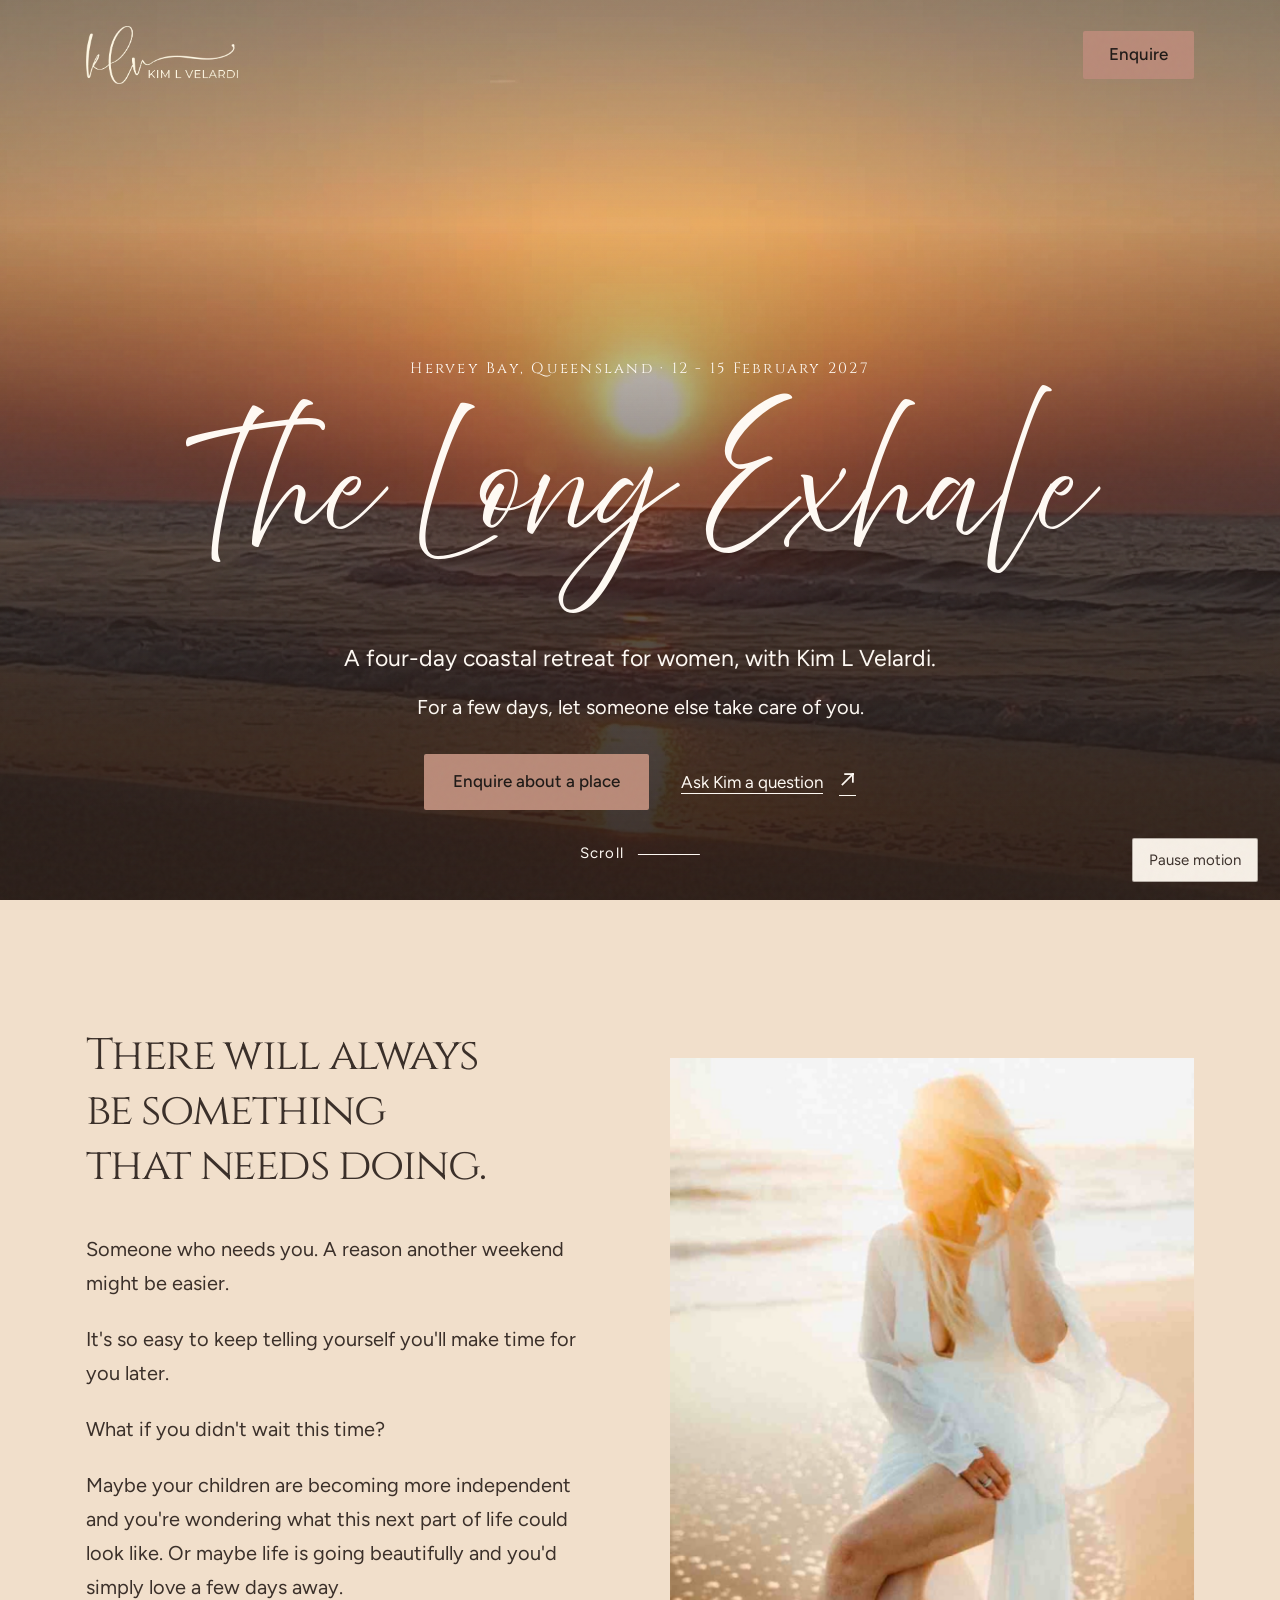
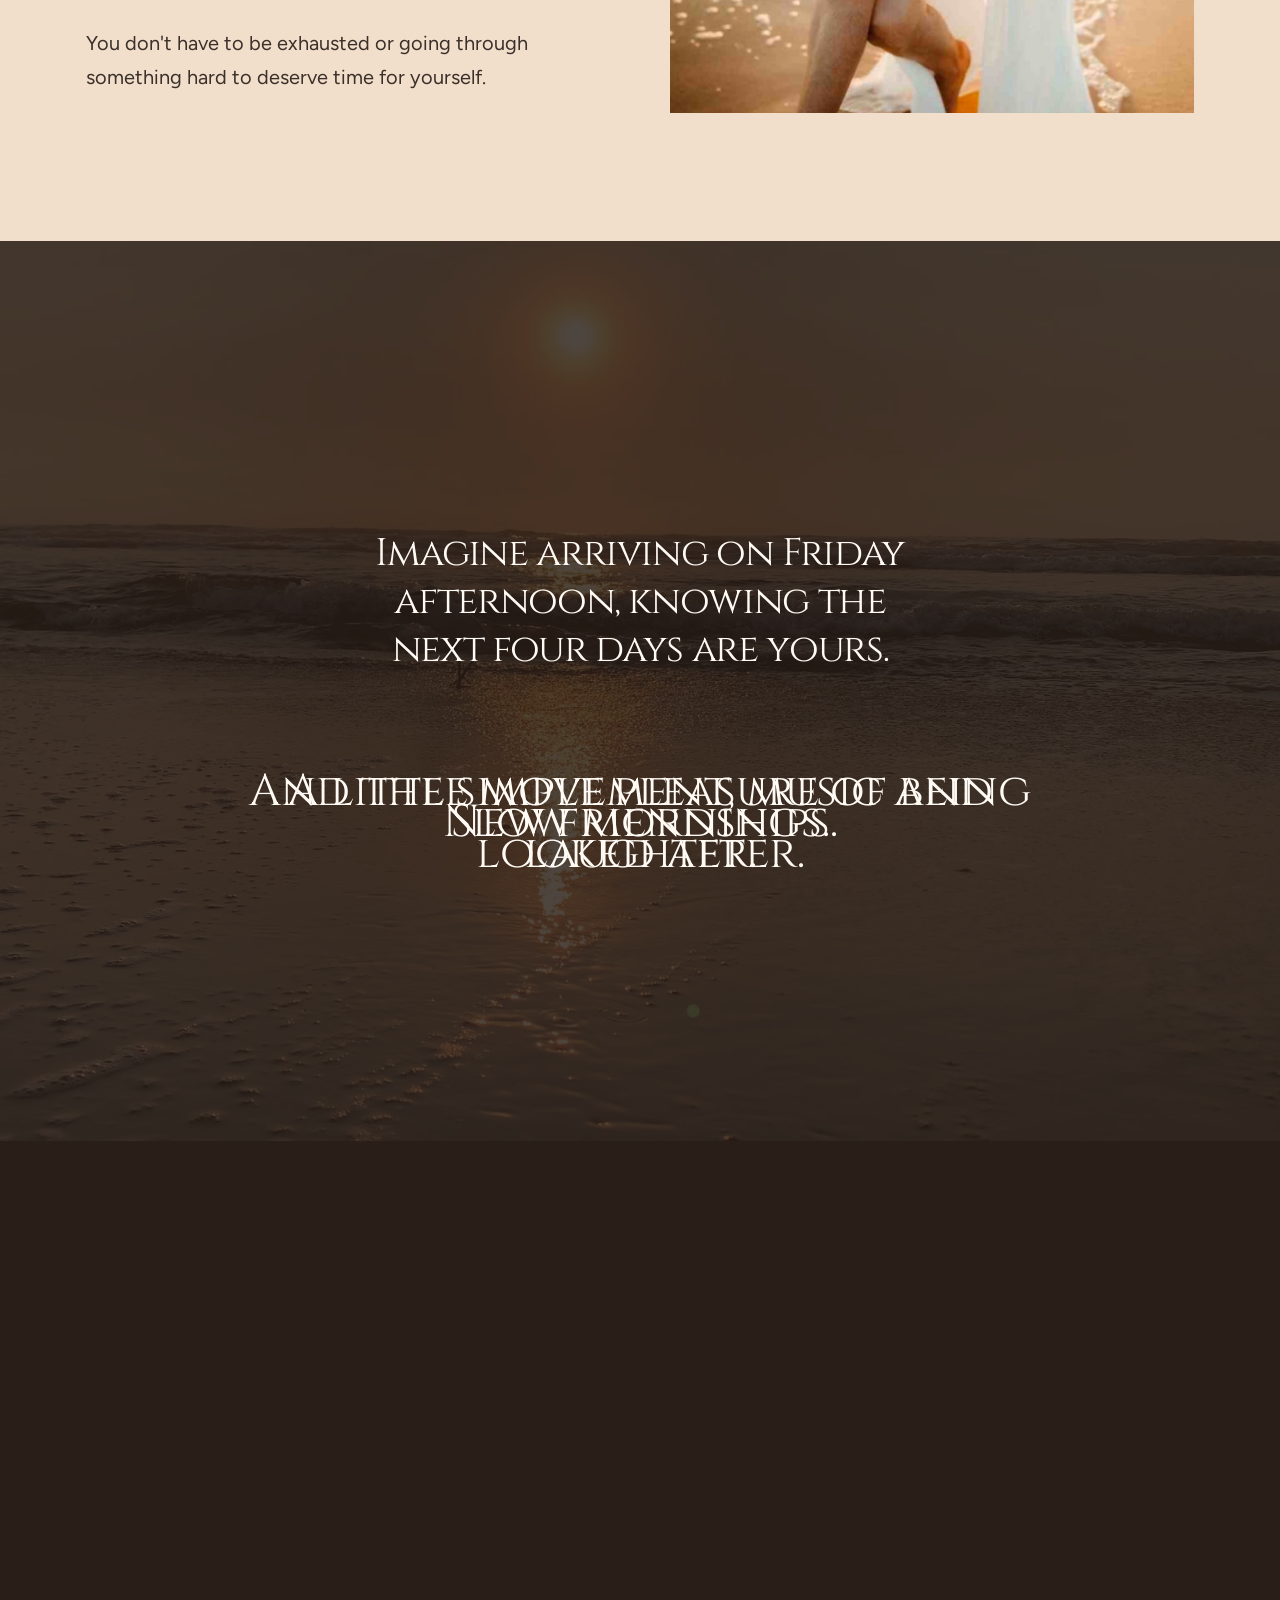
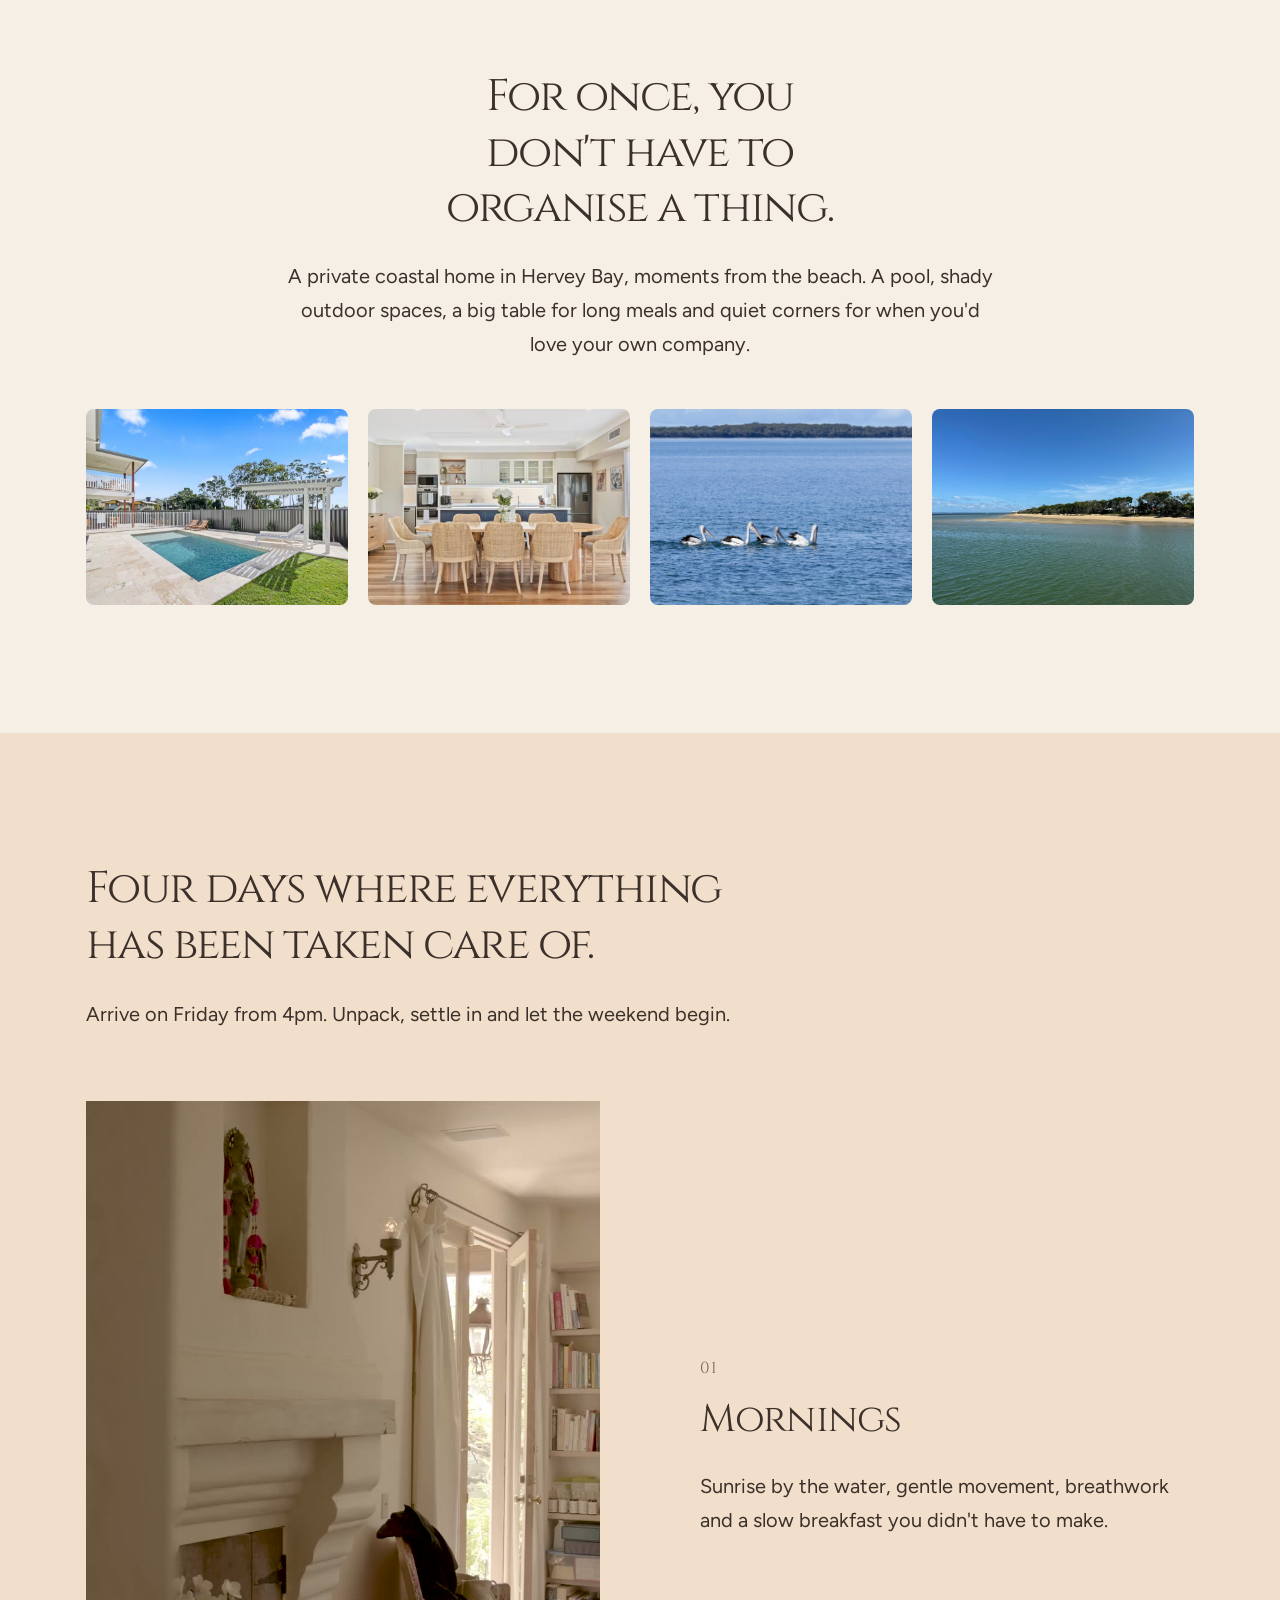
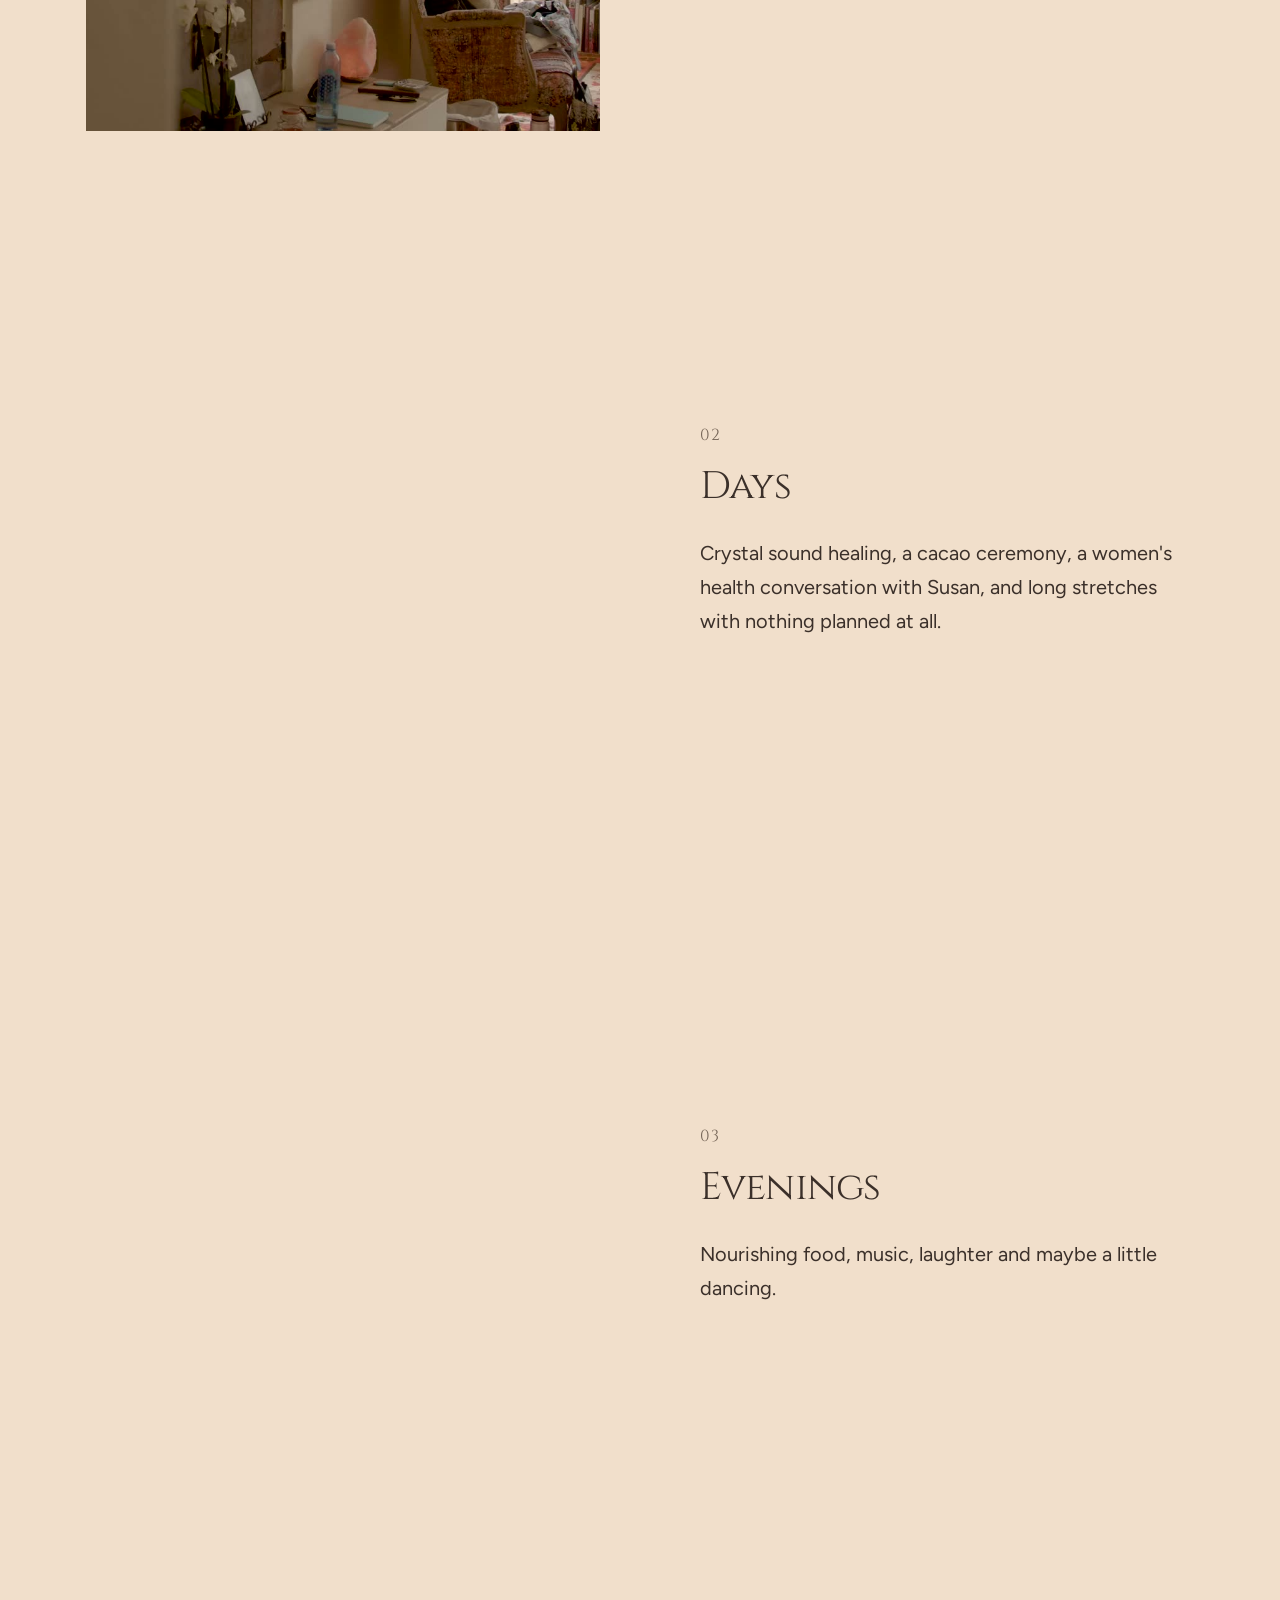
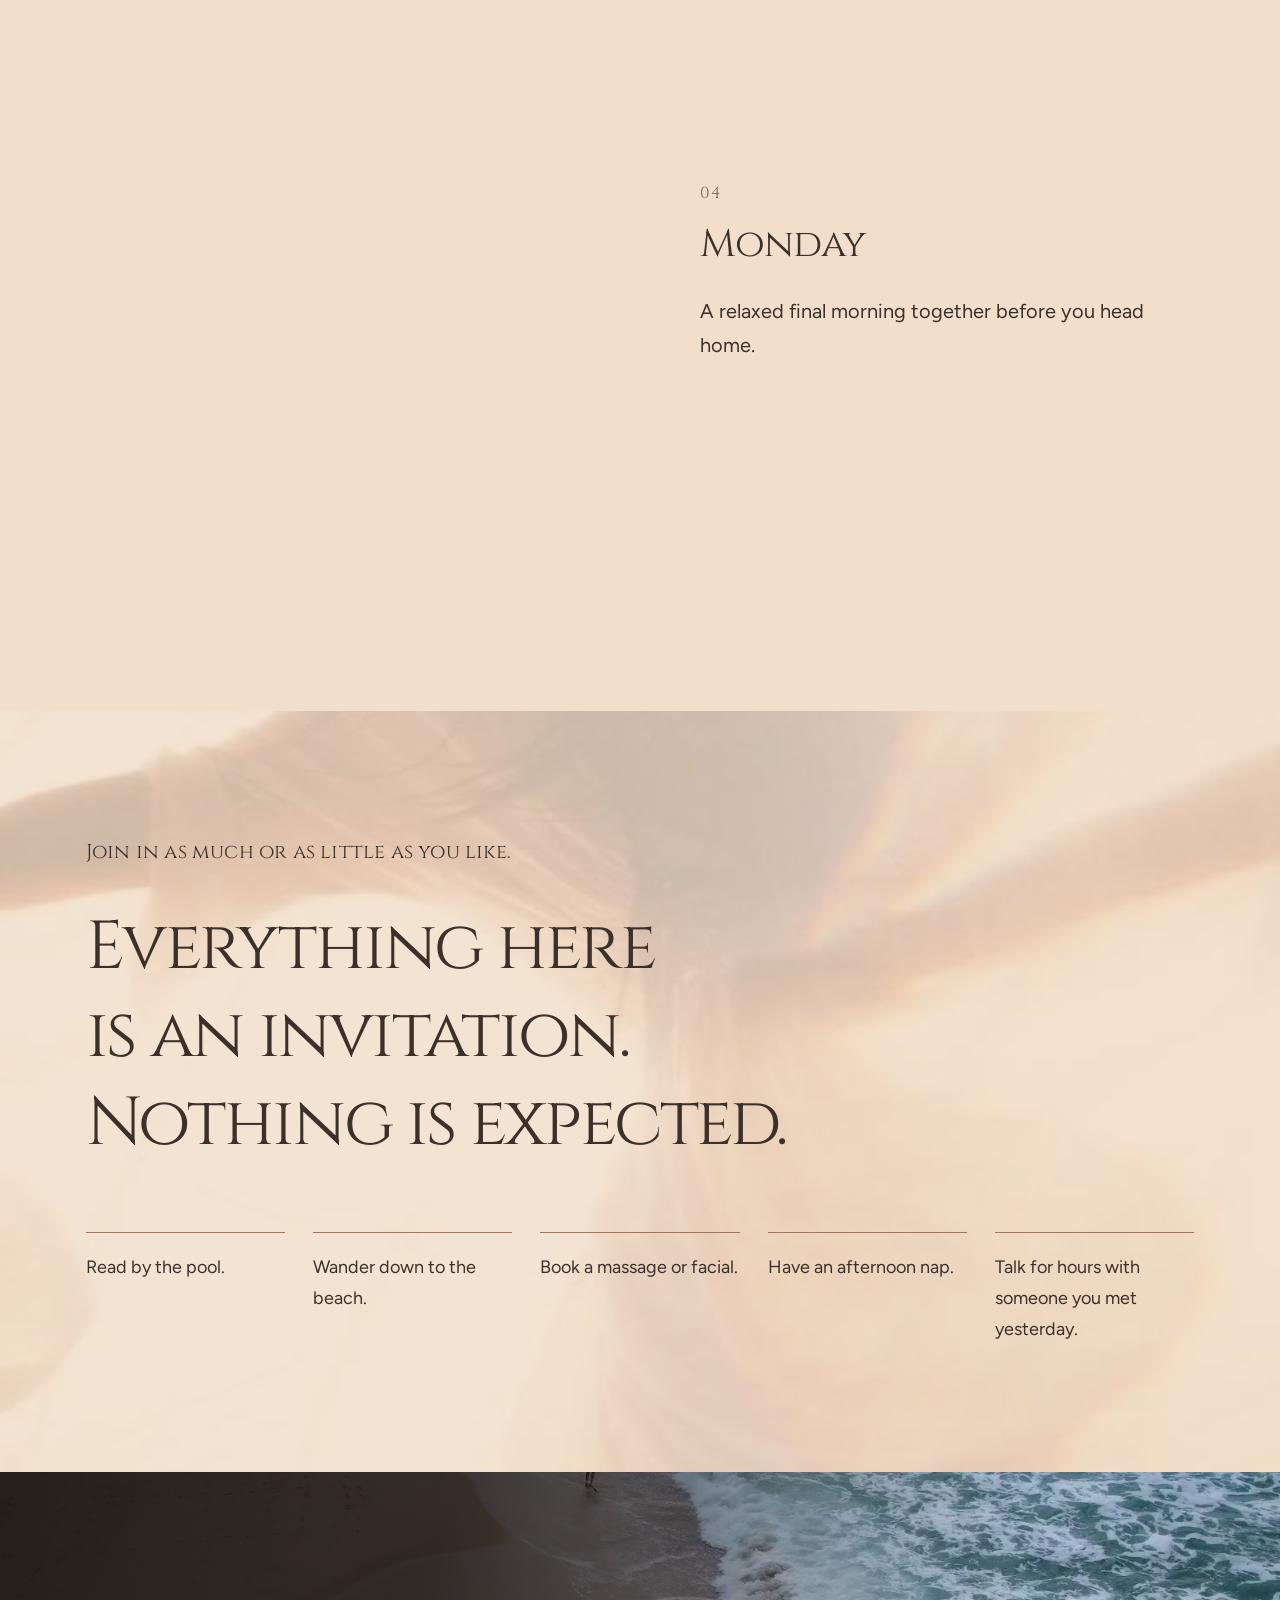
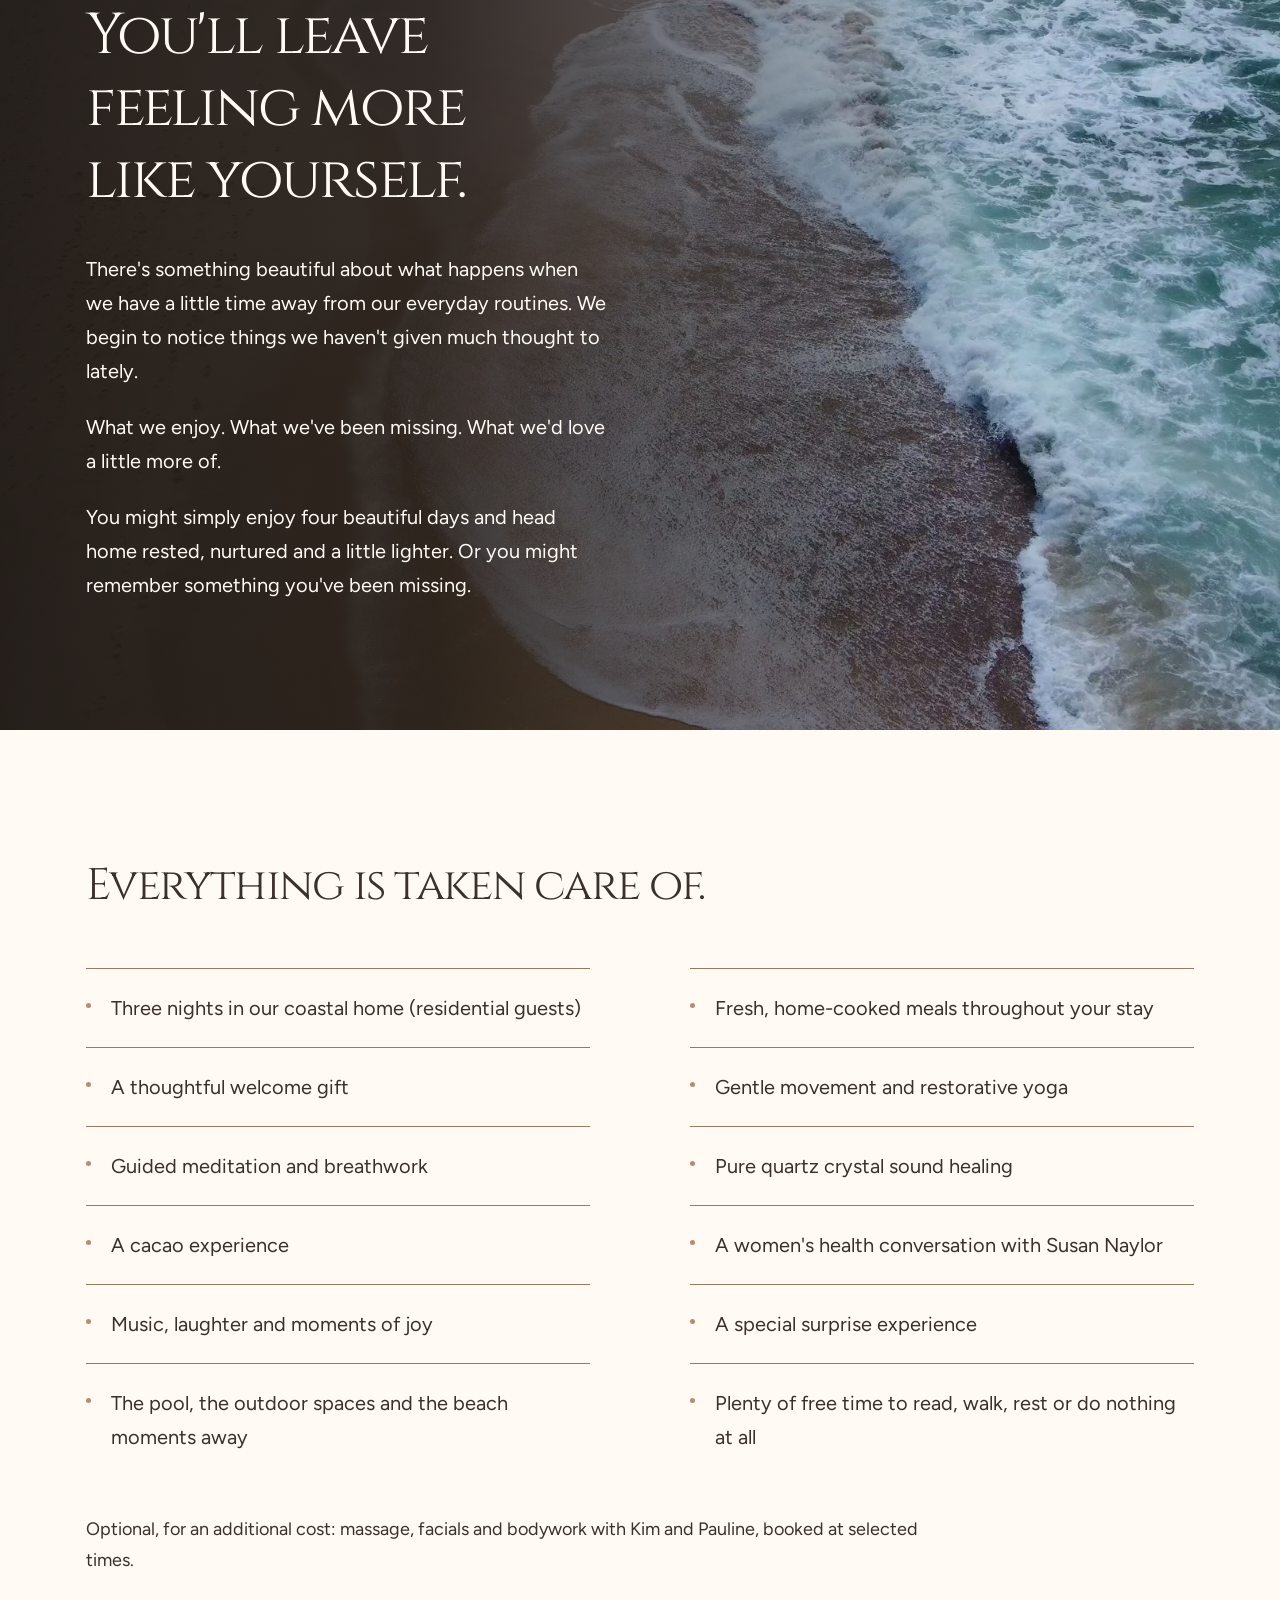
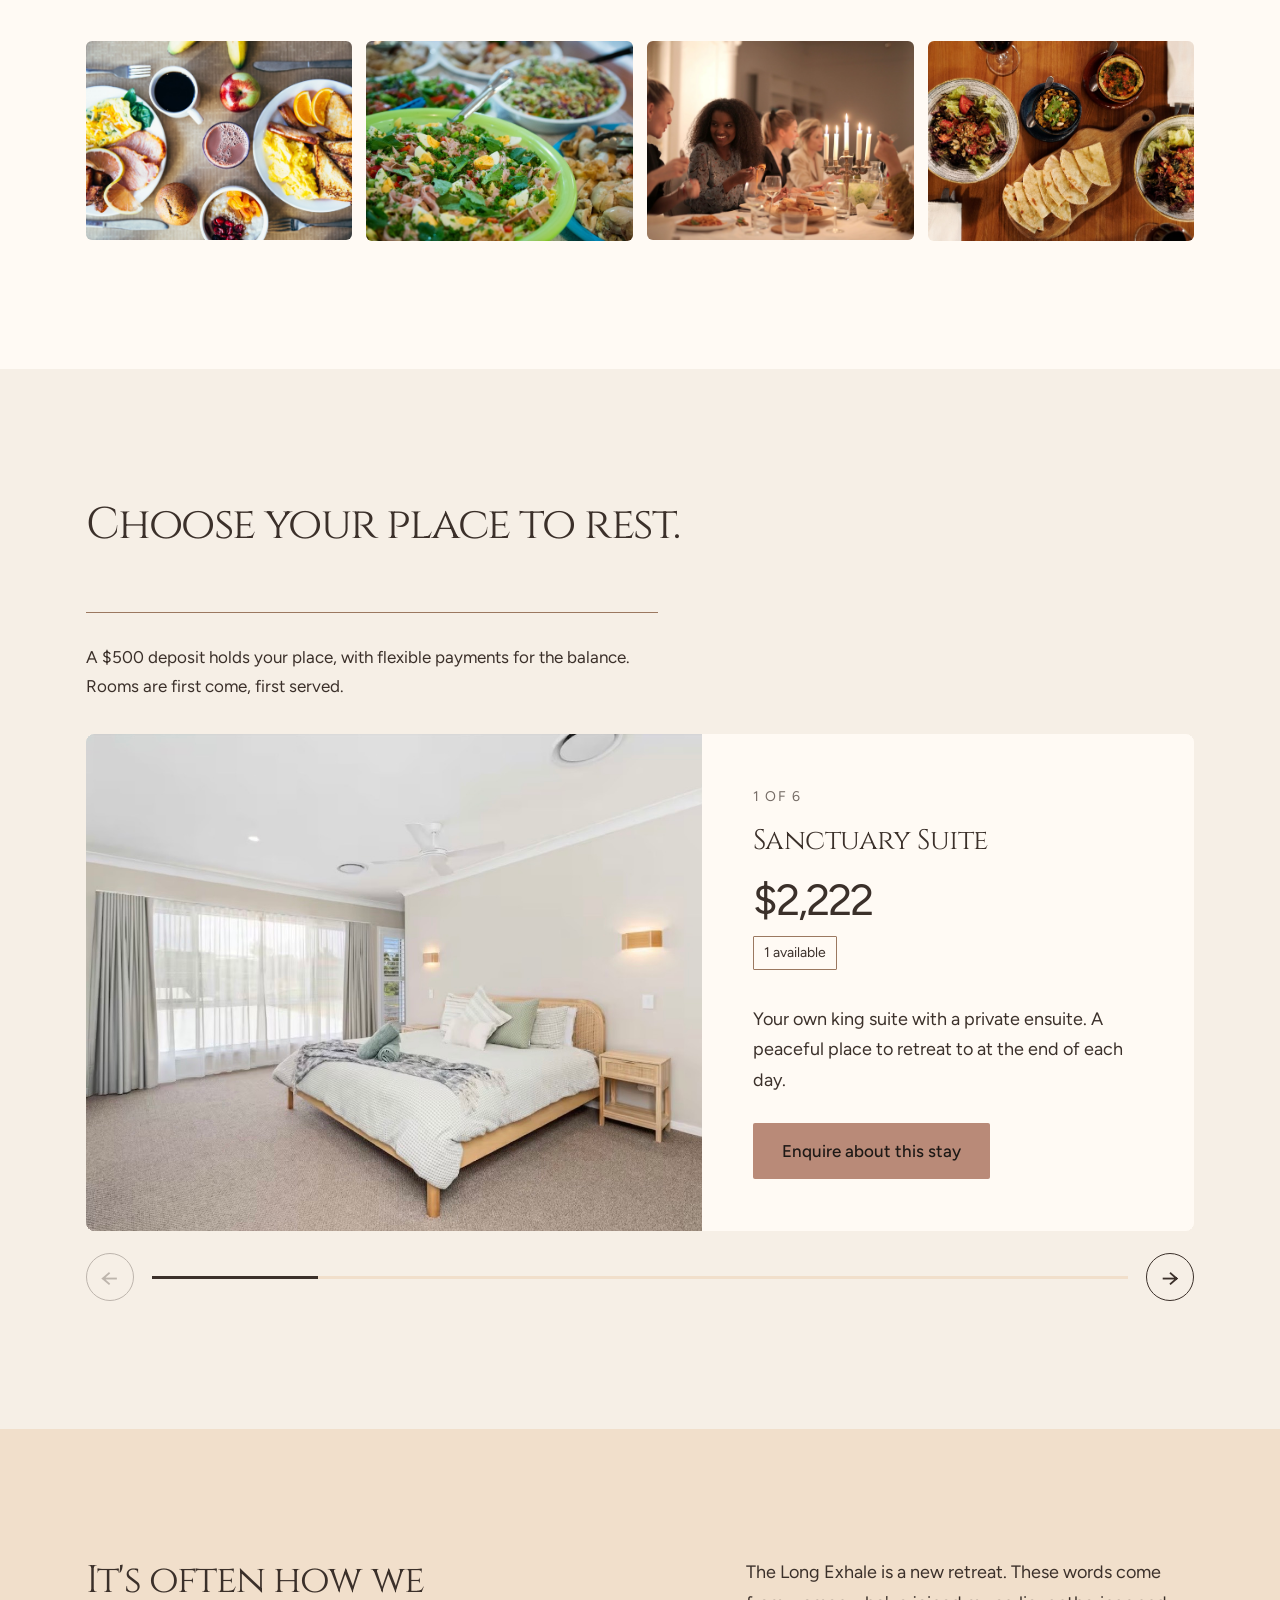
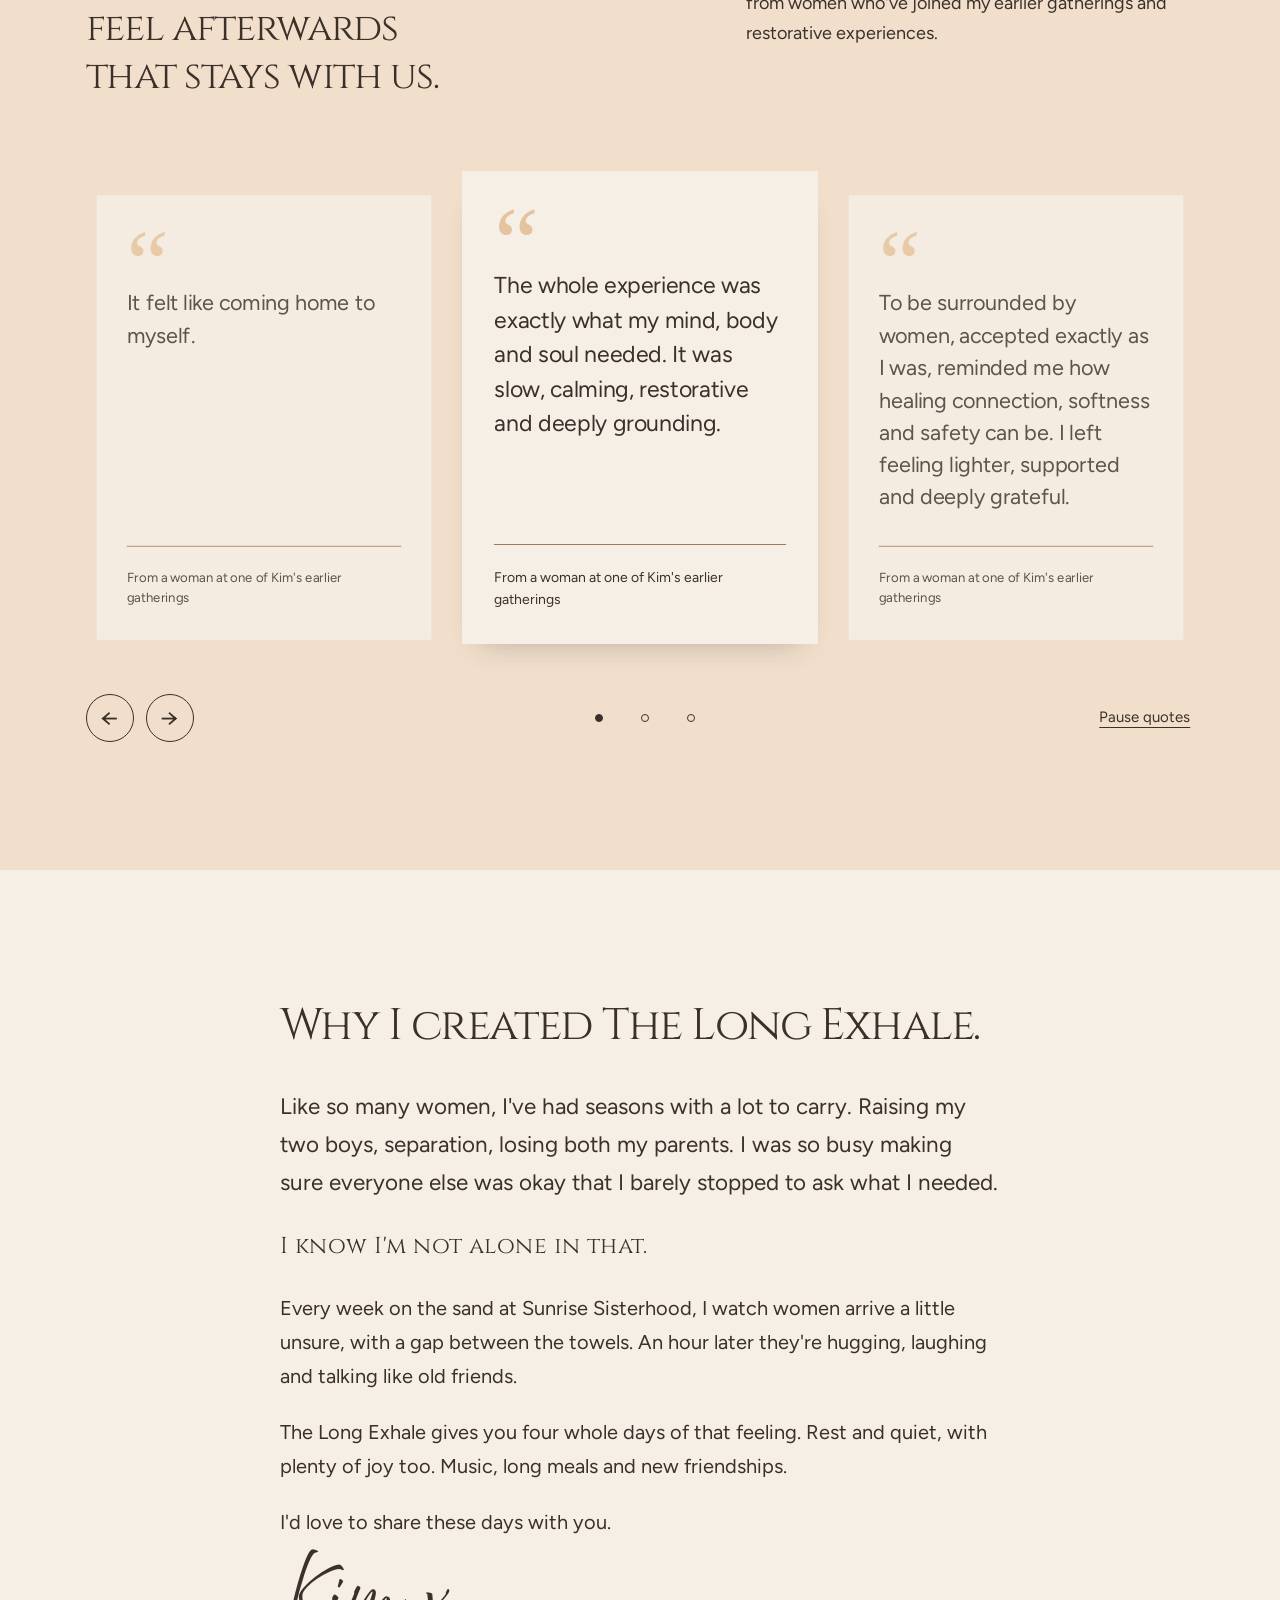
==== commit f655e609: "Add hosts section: Kim, Pauline Wheadon, Susan Naylor Co-Authored-By: Claude Opus 5.5 <noreply@anthr" ====
--- a/hervey-bay/index.html
+++ b/hervey-bay/index.html
@@ -102,16 +102,21 @@
   </div>
 </div></section>
 <section class="kim section-space" aria-labelledby="kim-title"><div class="container">
-  <div class="kim-grid"><figure class="kim-photo wipe"><img src="../img/kim-portrait.jpg" alt="Kim L Velardi smiling in soft golden light." width="700" height="700" loading="lazy" decoding="async" class="people"></figure>
+  <div class="kim-grid kim-solo">
   <div class="kim-letter reveal"><h2 id="kim-title">Why I created The Long Exhale.</h2>
 <p class="kim-lead">Like so many women, I've had seasons with a lot to carry. Raising my two boys, separation, losing both my parents. I was so busy making sure everyone else was okay that I barely stopped to ask what I needed.</p>
 <p class="kim-pull">I know I'm not alone in that.</p>
 <p>Every week on the sand at Sunrise Sisterhood, I watch women arrive a little unsure, with a gap between the towels. An hour later they&#x27;re hugging, laughing and talking like old friends.</p>
 <p>The Long Exhale gives you four whole days of that feeling. Rest and quiet, with plenty of joy too. Music, long meals and new friendships.</p>
 <p>I'd love to share these days with you.</p><p class="script signature">Kim x</p><p class="roles-line">Retreat host · Women's wellness facilitator · Yin yoga, cacao and massage</p></div></div>
-  <div class="hosts">
-<article class="host reveal"><h3>Pauline Wheadon</h3><p>Retreat co-host. More than 20 years of experience in yoga, bodywork, meditation and restorative practices. Pauline guides the movement, meditation and sound healing with a lovely sense of calm and warmth.</p></article><article class="host reveal"><h3>Susan Naylor</h3><p>Guest women's health educator. A conversation about the changing seasons of a woman's life, including hormones, nutrition, strength and stress, with time for your questions.</p></article>
-  </div></div></section>
+  <div class="hosts-block">
+  <h2 class="hosts-title reveal" id="hosts-title">Who will be looking after you.</h2>
+  <div class="hosts hosts-3">
+<article class="host reveal"><figure class="host-photo"><img src="../img/kim-portrait.jpg" alt="Kim L Velardi smiling in soft golden light." width="700" height="700" loading="lazy" decoding="async"></figure><p class="host-role">Retreat Host &amp; Heart</p><h3>Kim L Velardi</h3><p>Kim is the heart behind spaces that help women soften, reconnect and remember themselves again. With a warm and nurturing presence, Kim creates experiences where women feel safe, seen and deeply cared for. She gently weaves together connection, emotional wellbeing and the kind of softness many women didn't realise they were craving.</p></article>
+<article class="host reveal"><figure class="host-photo"><img src="../img/host-pauline.jpg" alt="Pauline Wheadon, eyes closed, hands in prayer position." width="560" height="649" loading="lazy" decoding="async" style="object-position:center 22%"></figure><p class="host-role">Movement, Yoga &amp; Bodywork</p><h3>Pauline Wheadon</h3><p>Pauline brings over 20 years of experience in yoga, movement and bodywork. Blending yoga, breathwork, meditation, sound and intuitive movement, Pauline creates sessions that feel uplifting, grounding and deeply restorative. Her work invites women to reconnect with their bodies in a way that feels gentle, empowering and real.</p></article>
+<article class="host reveal"><figure class="host-photo"><img src="../img/host-susan.jpg" alt="Susan Naylor smiling with a cup of tea." width="560" height="699" loading="lazy" decoding="async" style="object-position:center 28%"></figure><p class="host-role">Women's Health &amp; Wellbeing</p><h3>Susan Naylor</h3><p>Susan supports women to better understand their bodies through the changing seasons of life. With a focus on hormones, nutrition, strength and stress, she shares practical insights and gentle guidance to help women feel more connected, informed and supported in their wellbeing.</p></article>
+  </div></div>
+</div></div></section>
 <section class="questions section-space" aria-labelledby="questions-title"><div class="container questions-grid">
   <h2 class="reveal" id="questions-title">You're probably wondering...</h2>
   <div class="accordion"><details><summary>Can I come on my own?<span class="summary-symbol" aria-hidden="true"></span></summary><div class="answer"><p>Absolutely. Many women come to my gatherings on their own. Connection happens naturally over meals and shared moments, and there&#x27;s always time to enjoy your own company too.</p></div></details><details><summary>Do I need to have done yoga or meditation before?<span class="summary-symbol" aria-hidden="true"></span></summary><div class="answer"><p>Not at all. Everything is gentle and you can go at your own pace.</p></div></details><details><summary>Do I have to join in everything?<span class="summary-symbol" aria-hidden="true"></span></summary><div class="answer"><p>No. Everything is an invitation. If you&#x27;d rather walk, read or rest, you&#x27;re welcome to.</p></div></details><details><summary>Will I have time to myself?<span class="summary-symbol" aria-hidden="true"></span></summary><div class="answer"><p>Yes. There&#x27;s plenty of unplanned time to read, walk, rest or do very little at all.</p></div></details><details><summary>Can I come with a friend?<span class="summary-symbol" aria-hidden="true"></span></summary><div class="answer"><p>Of course. Choose the stay that suits you both.</p></div></details><details><summary>What if I can&#x27;t stay all four days?<span class="summary-symbol" aria-hidden="true"></span></summary><div class="answer"><p>Come as a Retreat Guest and sleep at home or nearby, or join us for one full day as a Day Guest.</p></div></details><details><summary>Are payment plans available?<span class="summary-symbol" aria-hidden="true"></span></summary><div class="answer"><p>Yes. A $500 deposit holds your place, with flexible payments for the balance. Just ask.</p></div></details><details><summary>What about dietary requirements?<span class="summary-symbol" aria-hidden="true"></span></summary><div class="answer"><p>Let me know when you enquire and we&#x27;ll talk through what you need.</p></div></details></div>
--- a/assets/style.css
+++ b/assets/style.css
@@ -853,3 +853,23 @@
 /* v8.2: house + place photo row */
 @media (min-width: 901px) { .house-thumbs { flex-wrap: nowrap; } .house-thumb { flex: 0 1 300px; } }
 @media (max-width: 900px) { .house-thumb:first-child:nth-last-child(3) { aspect-ratio: 16 / 9; } }
+
+/* v9 - hosts: Kim's letter stands alone, three host cards with circle portraits */
+.kim-grid.kim-solo { display: block !important; max-width: 720px; margin: 0 auto; }
+.hosts-block { margin-top: clamp(64px, 9vw, 120px); }
+.hosts-title { text-align: center; margin: 0 auto clamp(36px, 5vw, 56px); max-width: 18ch; }
+.hosts.hosts-3 { display: grid; grid-template-columns: repeat(3, minmax(0, 1fr)); gap: clamp(24px, 3vw, 44px); margin-top: 0; padding-top: 0; border-top: 0; }
+.hosts-3 .host { text-align: center; background: var(--shell); border-radius: 10px; padding: 34px 26px 30px; box-shadow: 0 10px 34px rgb(59 48 42 / .07); }
+.host-photo { width: 168px; margin: 0 auto 22px; }
+.host-photo img { width: 100%; height: auto; aspect-ratio: 1 / 1; object-fit: cover; object-position: center 35%; border-radius: 50%; display: block; }
+.host-role { font-size: 13px; letter-spacing: .12em; text-transform: uppercase; opacity: .75; margin: 0 0 6px; }
+.hosts-3 .host h3 { margin: 0 0 14px; }
+.hosts-3 .host p:last-child { font-size: 16px; line-height: 1.7; margin: 0; }
+@media (max-width: 900px) {
+  .hosts.hosts-3 { grid-template-columns: 1fr; max-width: 520px; margin-inline: auto; }
+  .host-photo { width: 148px; }
+}
+.hosts-3 .host { border: 0 !important; display: flex; flex-direction: column; align-items: center; }
+.hosts-3 .host .host-role { text-align: center; font-size: 12px; letter-spacing: .1em; min-height: 2.6em; display: flex; align-items: flex-end; justify-content: center; text-wrap: balance; }
+.hosts-3 .host p:last-child { text-align: left; }
+@media (max-width: 900px) { .hosts-3 .host .host-role { min-height: 0; } }
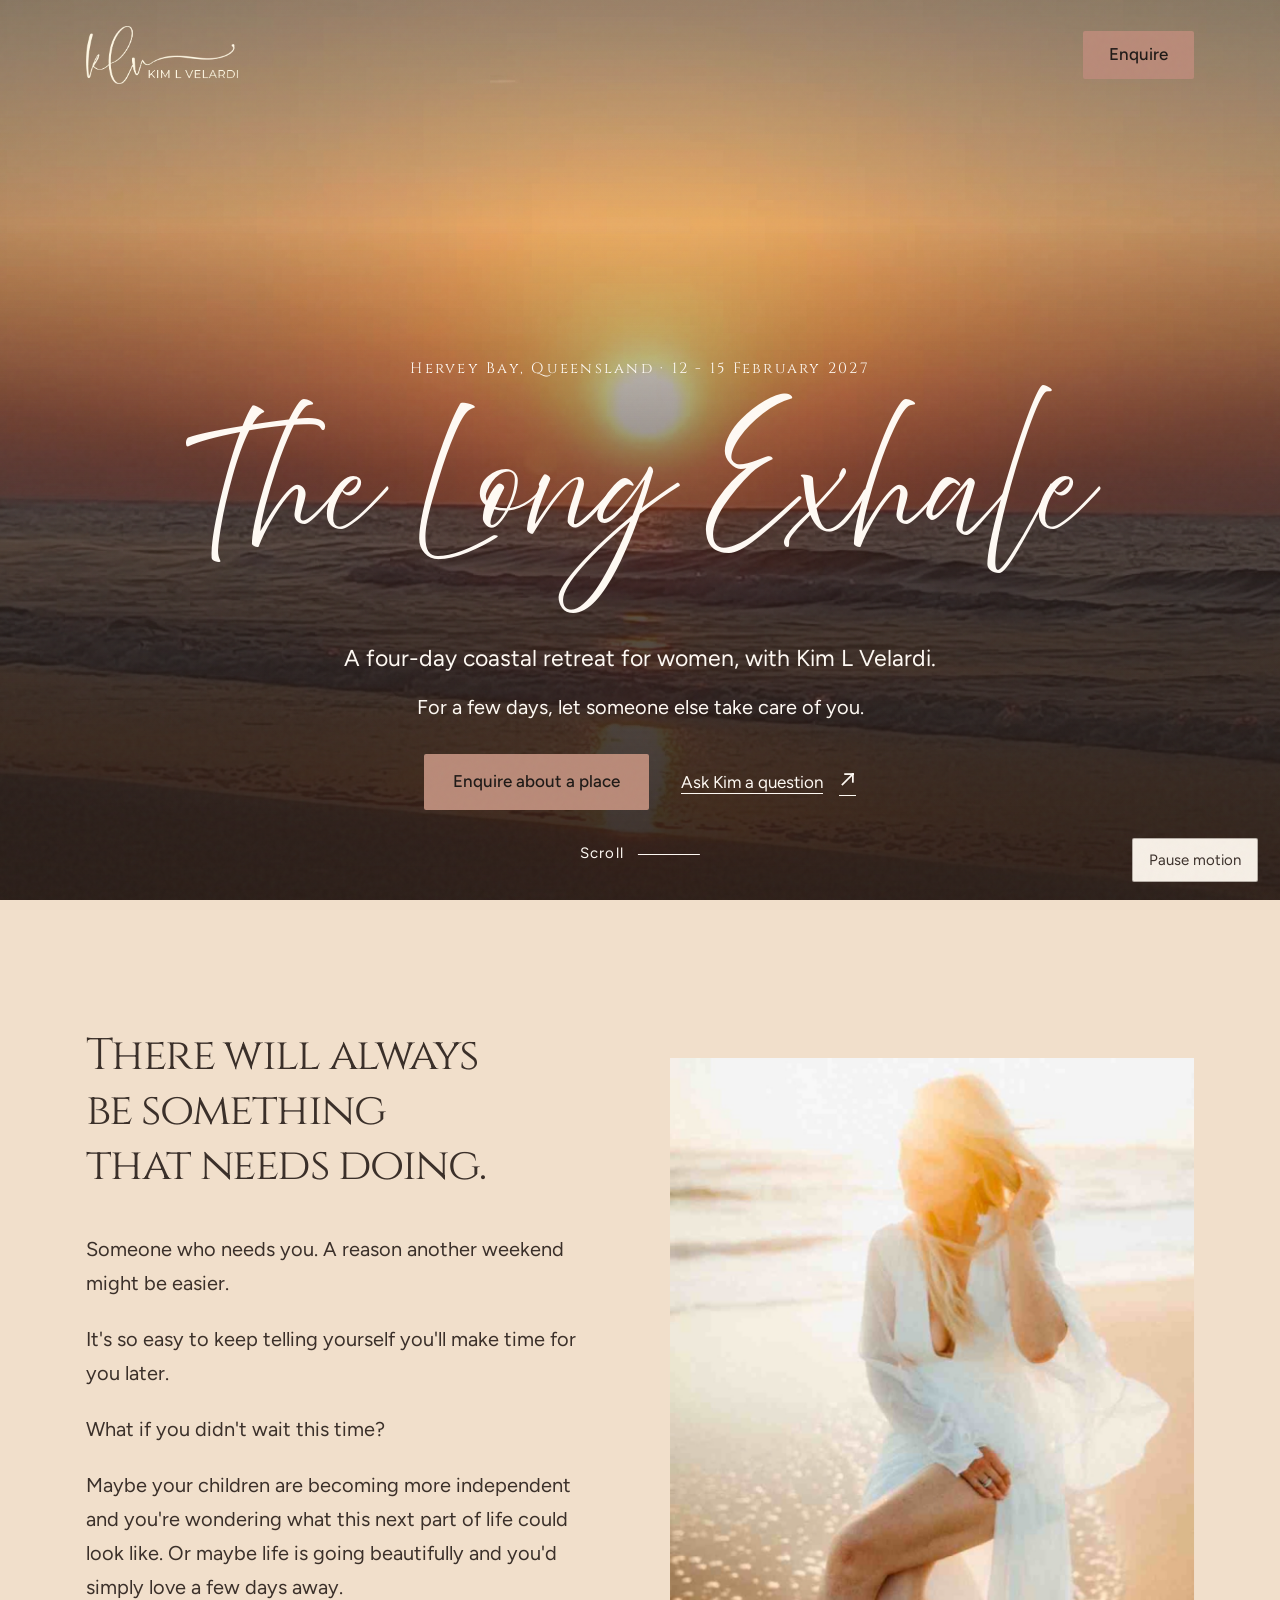
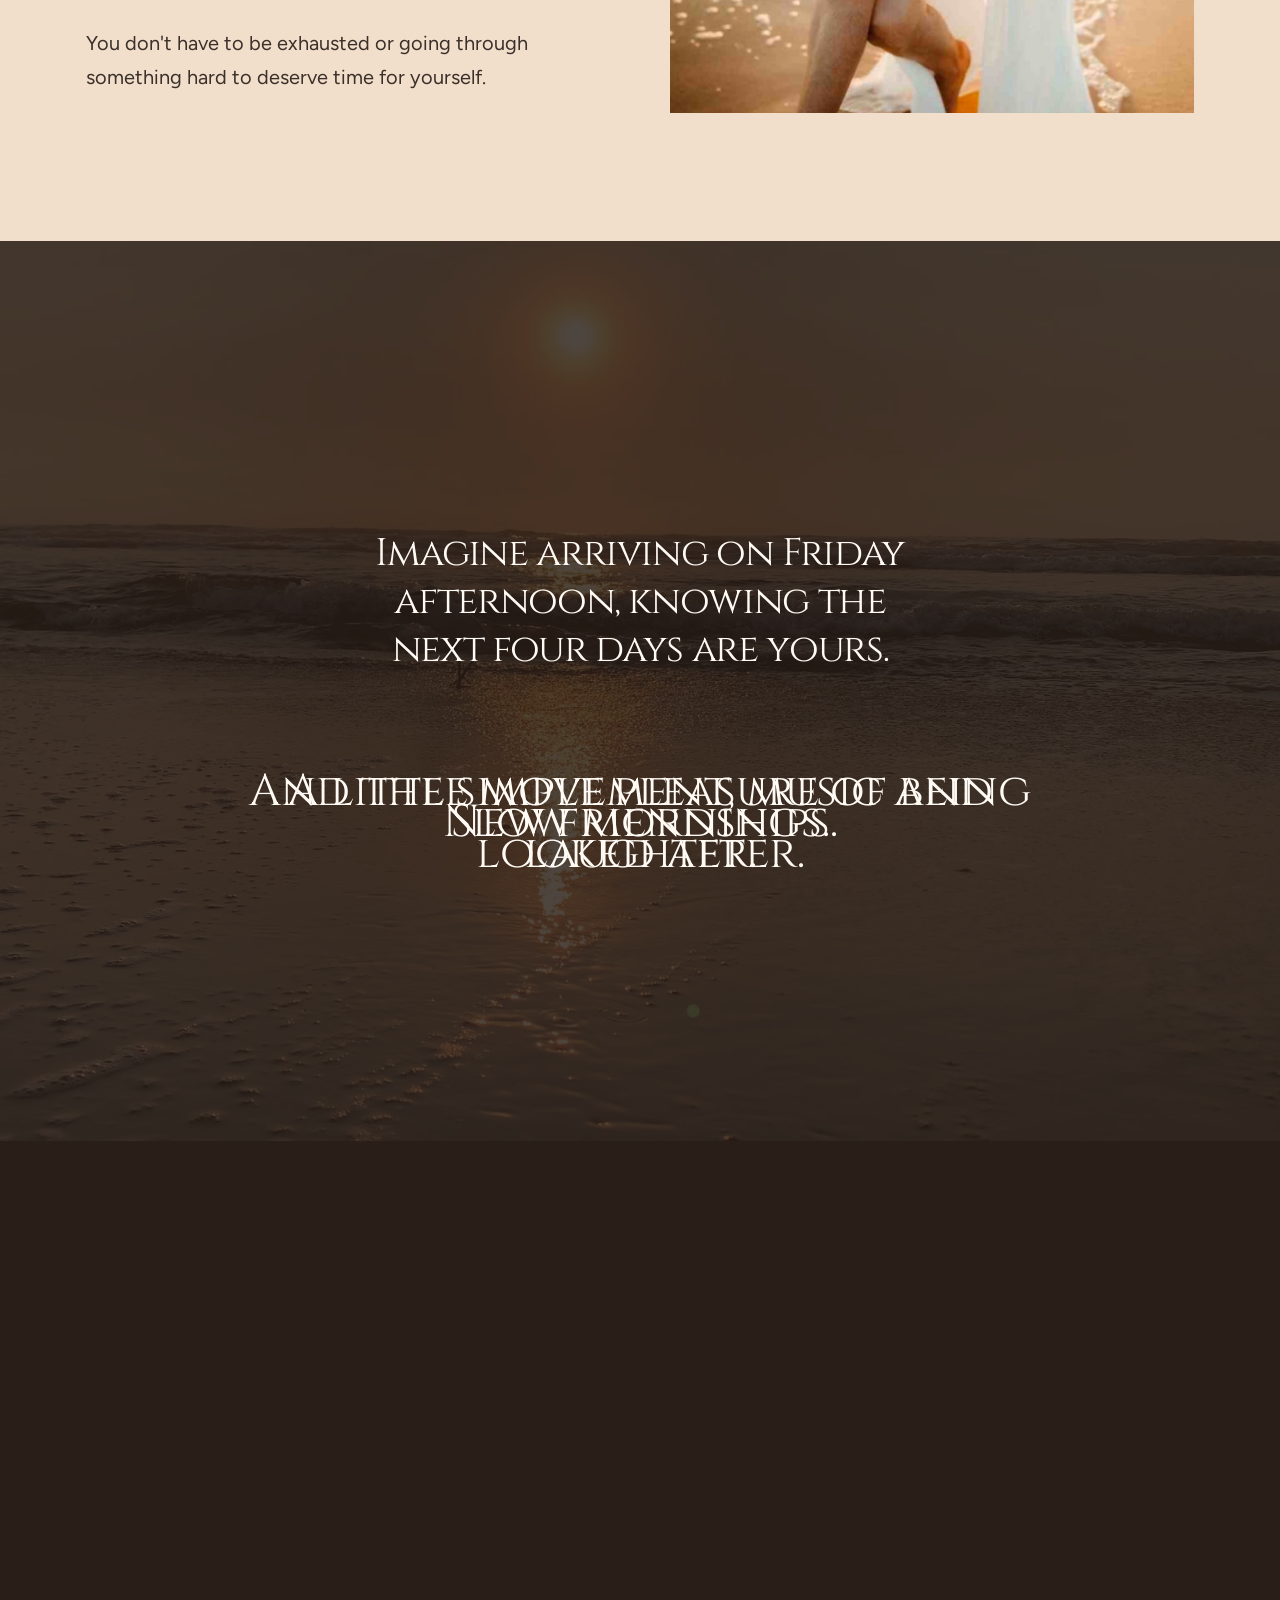
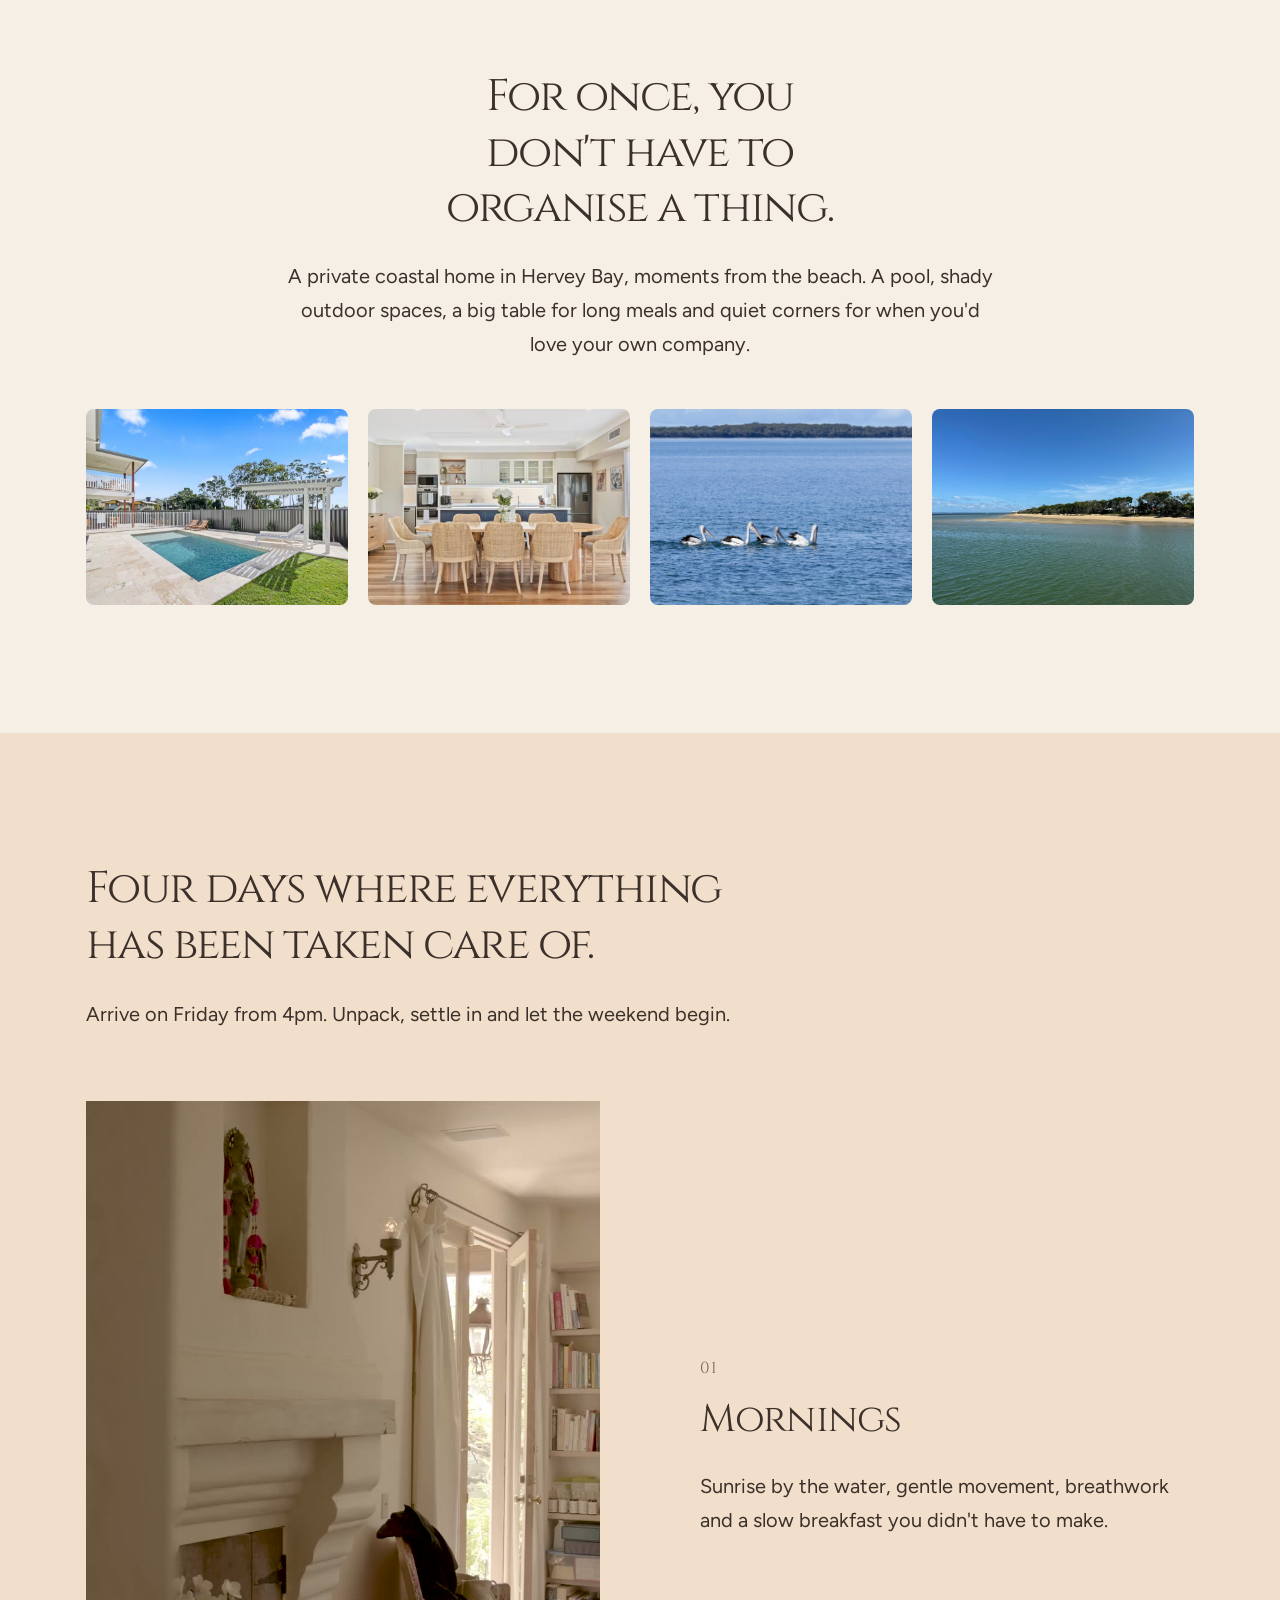
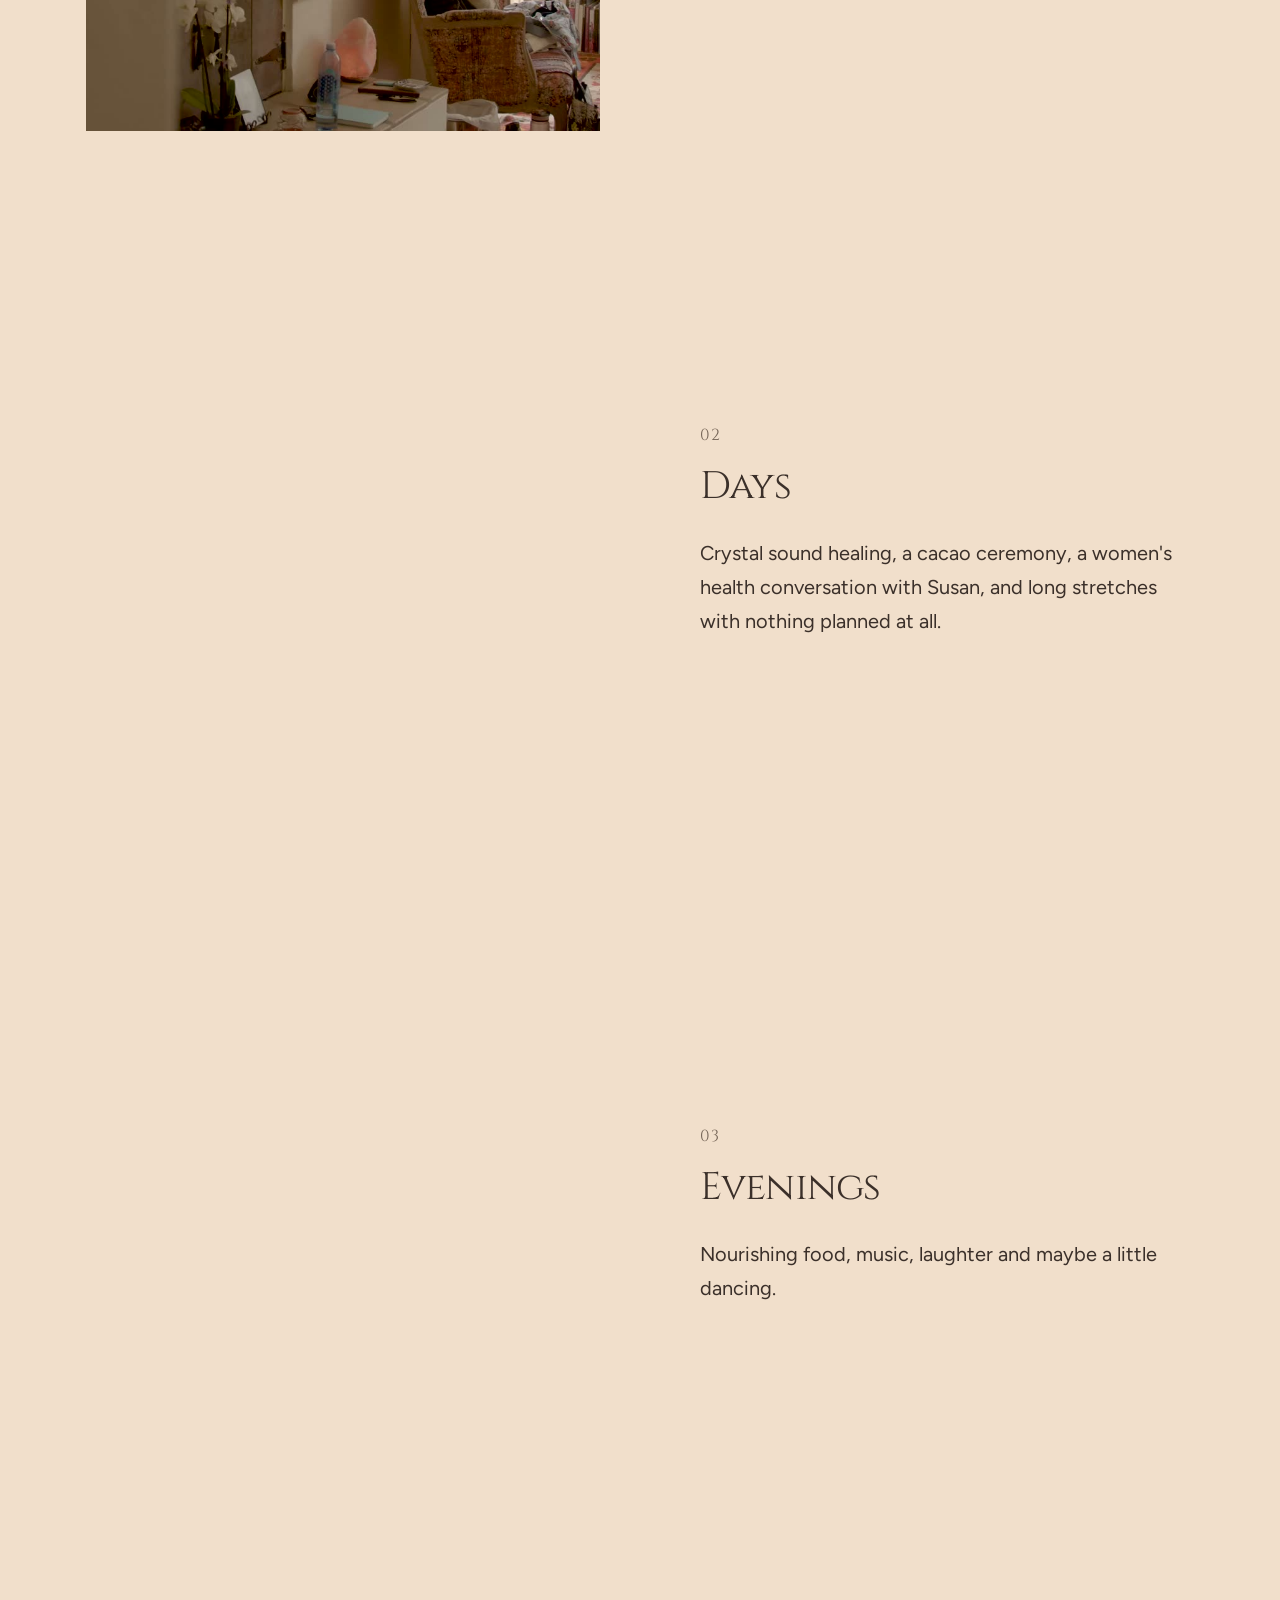
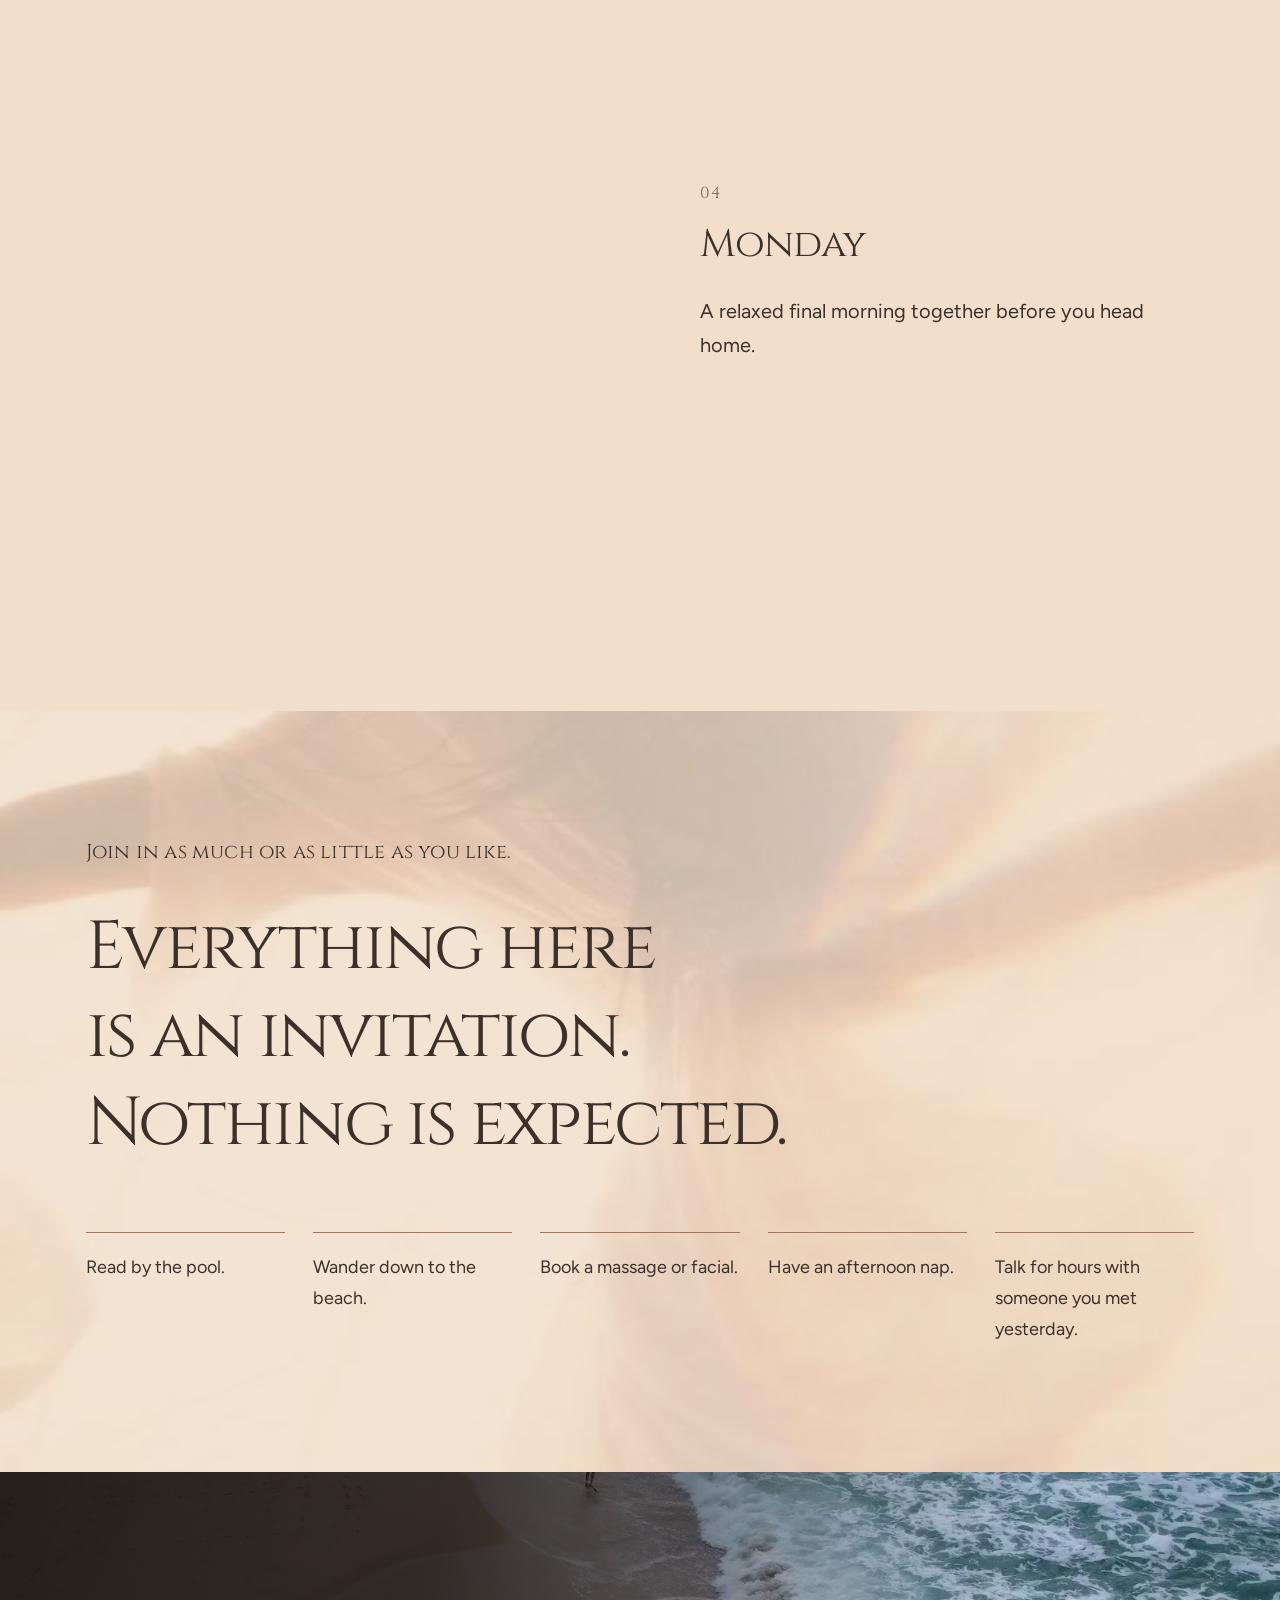
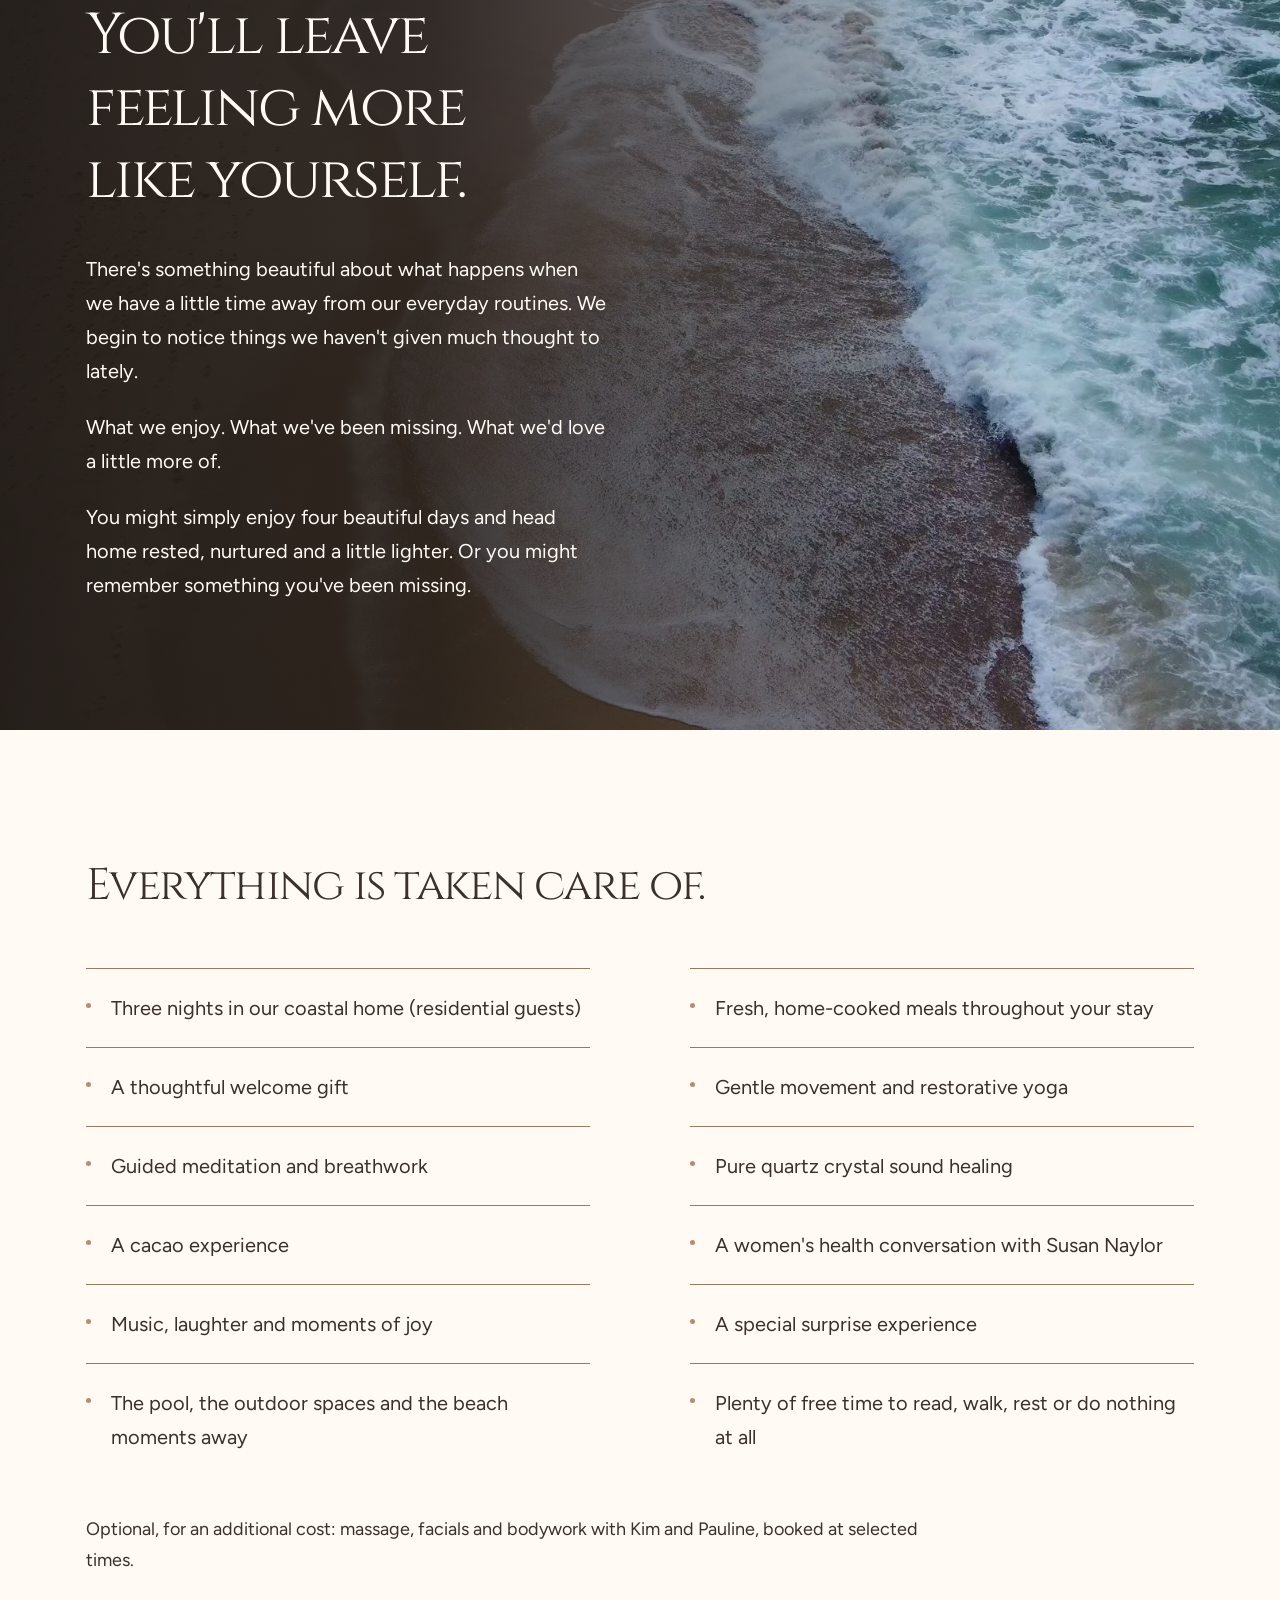
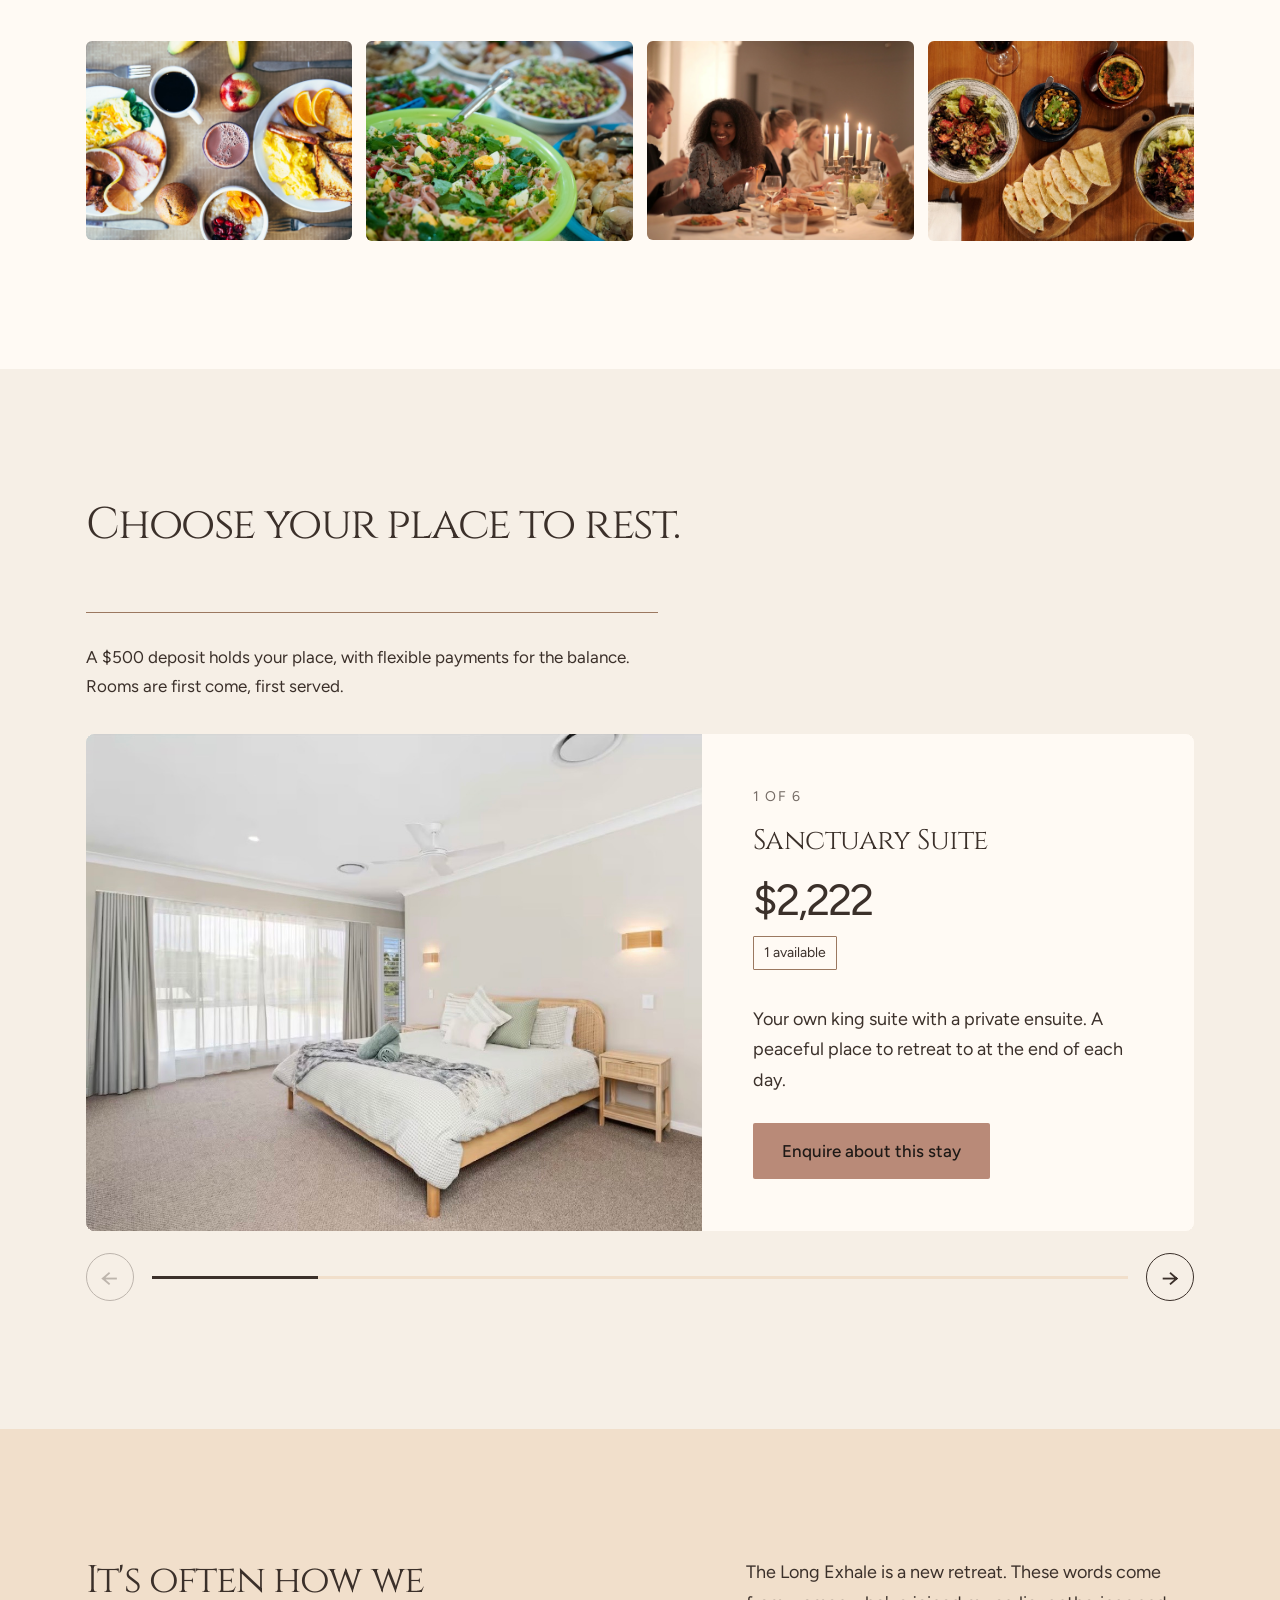
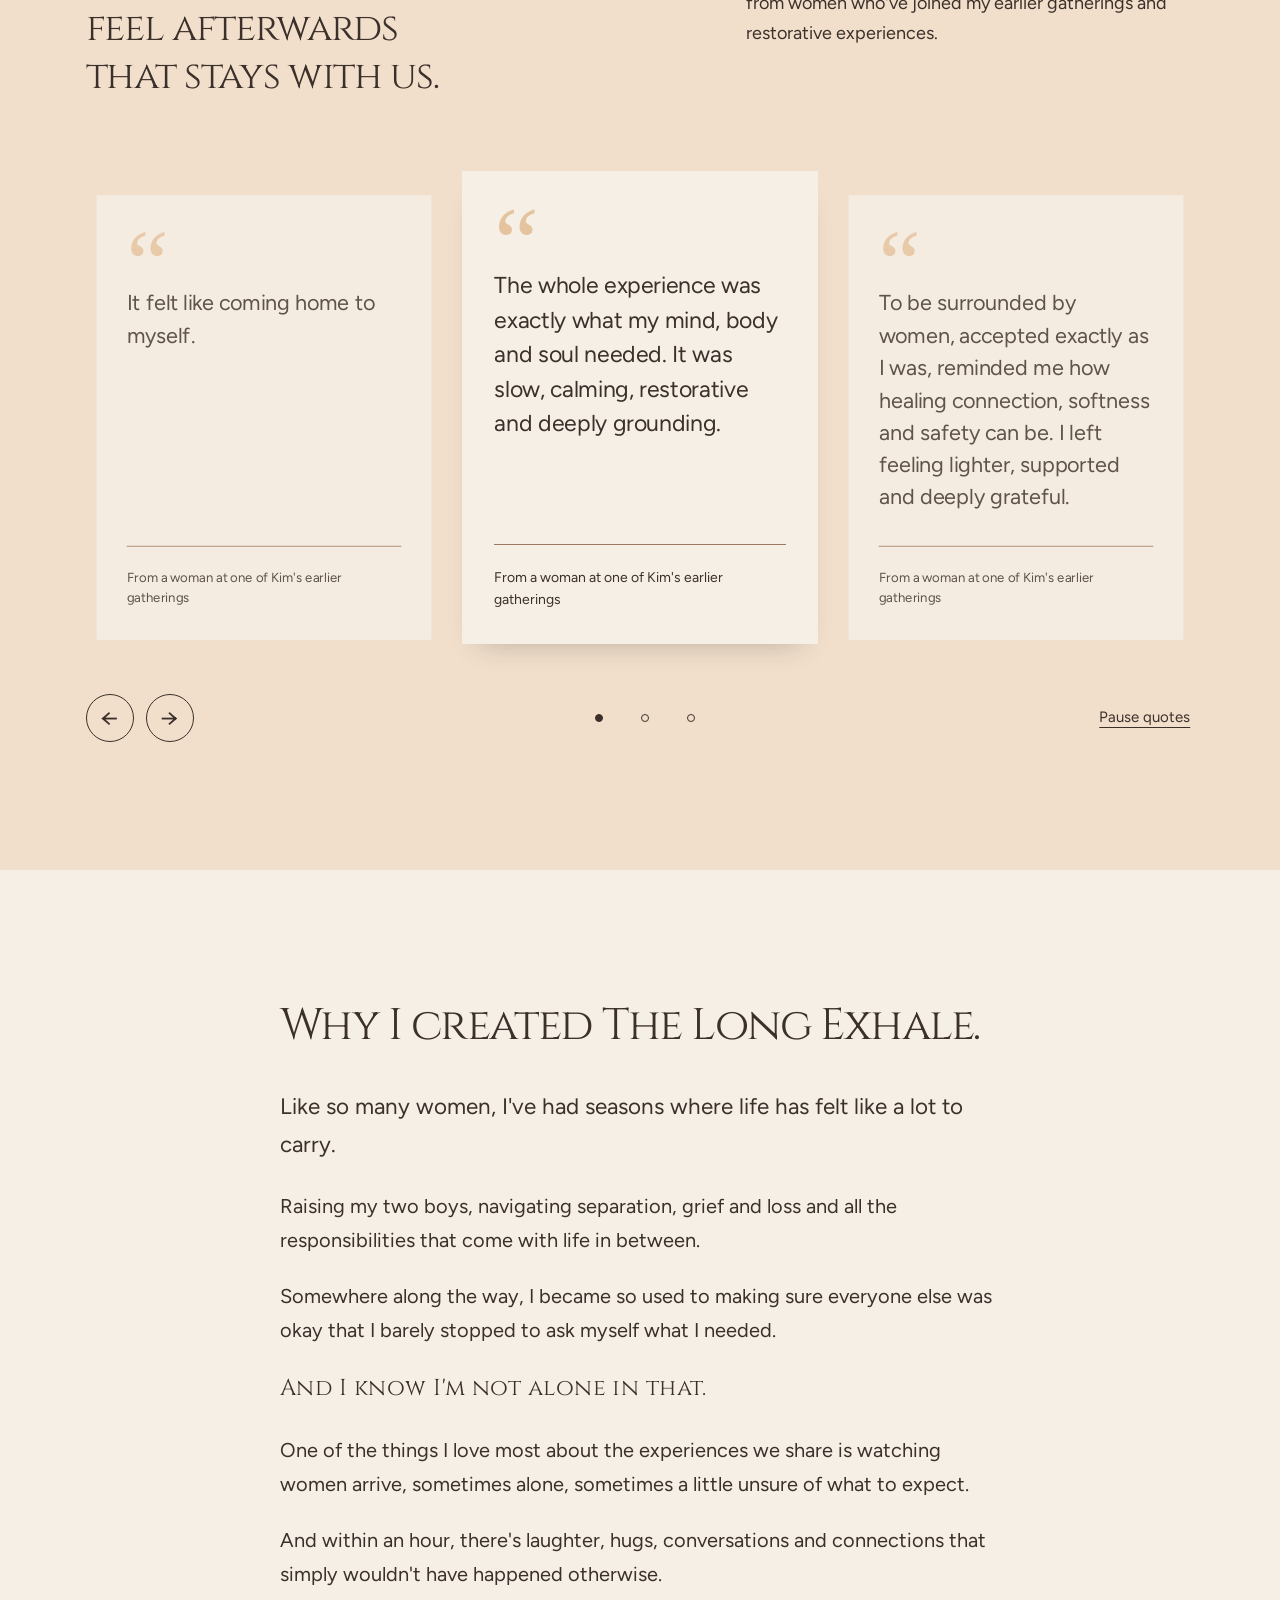
==== commit cab77bae: "Kim's 15 Nov text edits: remove Sunrise Sisterhood, her own 'Why I created' story per page, 'four da" ====
--- a/hervey-bay/index.html
+++ b/hervey-bay/index.html
@@ -104,11 +104,16 @@
 <section class="kim section-space" aria-labelledby="kim-title"><div class="container">
   <div class="kim-grid kim-solo">
   <div class="kim-letter reveal"><h2 id="kim-title">Why I created The Long Exhale.</h2>
-<p class="kim-lead">Like so many women, I've had seasons with a lot to carry. Raising my two boys, separation, losing both my parents. I was so busy making sure everyone else was okay that I barely stopped to ask what I needed.</p>
-<p class="kim-pull">I know I'm not alone in that.</p>
-<p>Every week on the sand at Sunrise Sisterhood, I watch women arrive a little unsure, with a gap between the towels. An hour later they&#x27;re hugging, laughing and talking like old friends.</p>
-<p>The Long Exhale gives you four whole days of that feeling. Rest and quiet, with plenty of joy too. Music, long meals and new friendships.</p>
-<p>I'd love to share these days with you.</p><p class="script signature">Kim x</p><p class="roles-line">Retreat host · Women's wellness facilitator · Yin yoga, cacao and massage</p></div></div>
+<p class="kim-lead">Like so many women, I&#x27;ve had seasons where life has felt like a lot to carry.</p>
+<p>Raising my two boys, navigating separation, grief and loss and all the responsibilities that come with life in between.</p>
+<p>Somewhere along the way, I became so used to making sure everyone else was okay that I barely stopped to ask myself what I needed.</p>
+<p class="kim-pull">And I know I&#x27;m not alone in that.</p>
+<p>One of the things I love most about the experiences we share is watching women arrive, sometimes alone, sometimes a little unsure of what to expect.</p>
+<p>And within an hour, there&#x27;s laughter, hugs, conversations and connections that simply wouldn&#x27;t have happened otherwise.</p>
+<p>It&#x27;s a beautiful reminder of how much we need these moments, and each other.</p>
+<p>Four beautiful days by the coast, away from the usual routines and responsibilities. Time to rest, breathe, enjoy beautiful food, music, laughter, meaningful conversations and the simple pleasure of having nowhere else you need to be.</p>
+<p>A little space to reconnect with yourself, and perhaps remember parts of you that have been quietly waiting for some attention.</p>
+<p>I&#x27;d love to share these days with you. 🤎</p><p class="script signature">Kim x</p><p class="roles-line">Retreat host · Women's wellness facilitator · Yin yoga, cacao and massage</p></div></div>
   <div class="hosts-block">
   <h2 class="hosts-title reveal" id="hosts-title">Who will be looking after you.</h2>
   <div class="hosts hosts-3">
